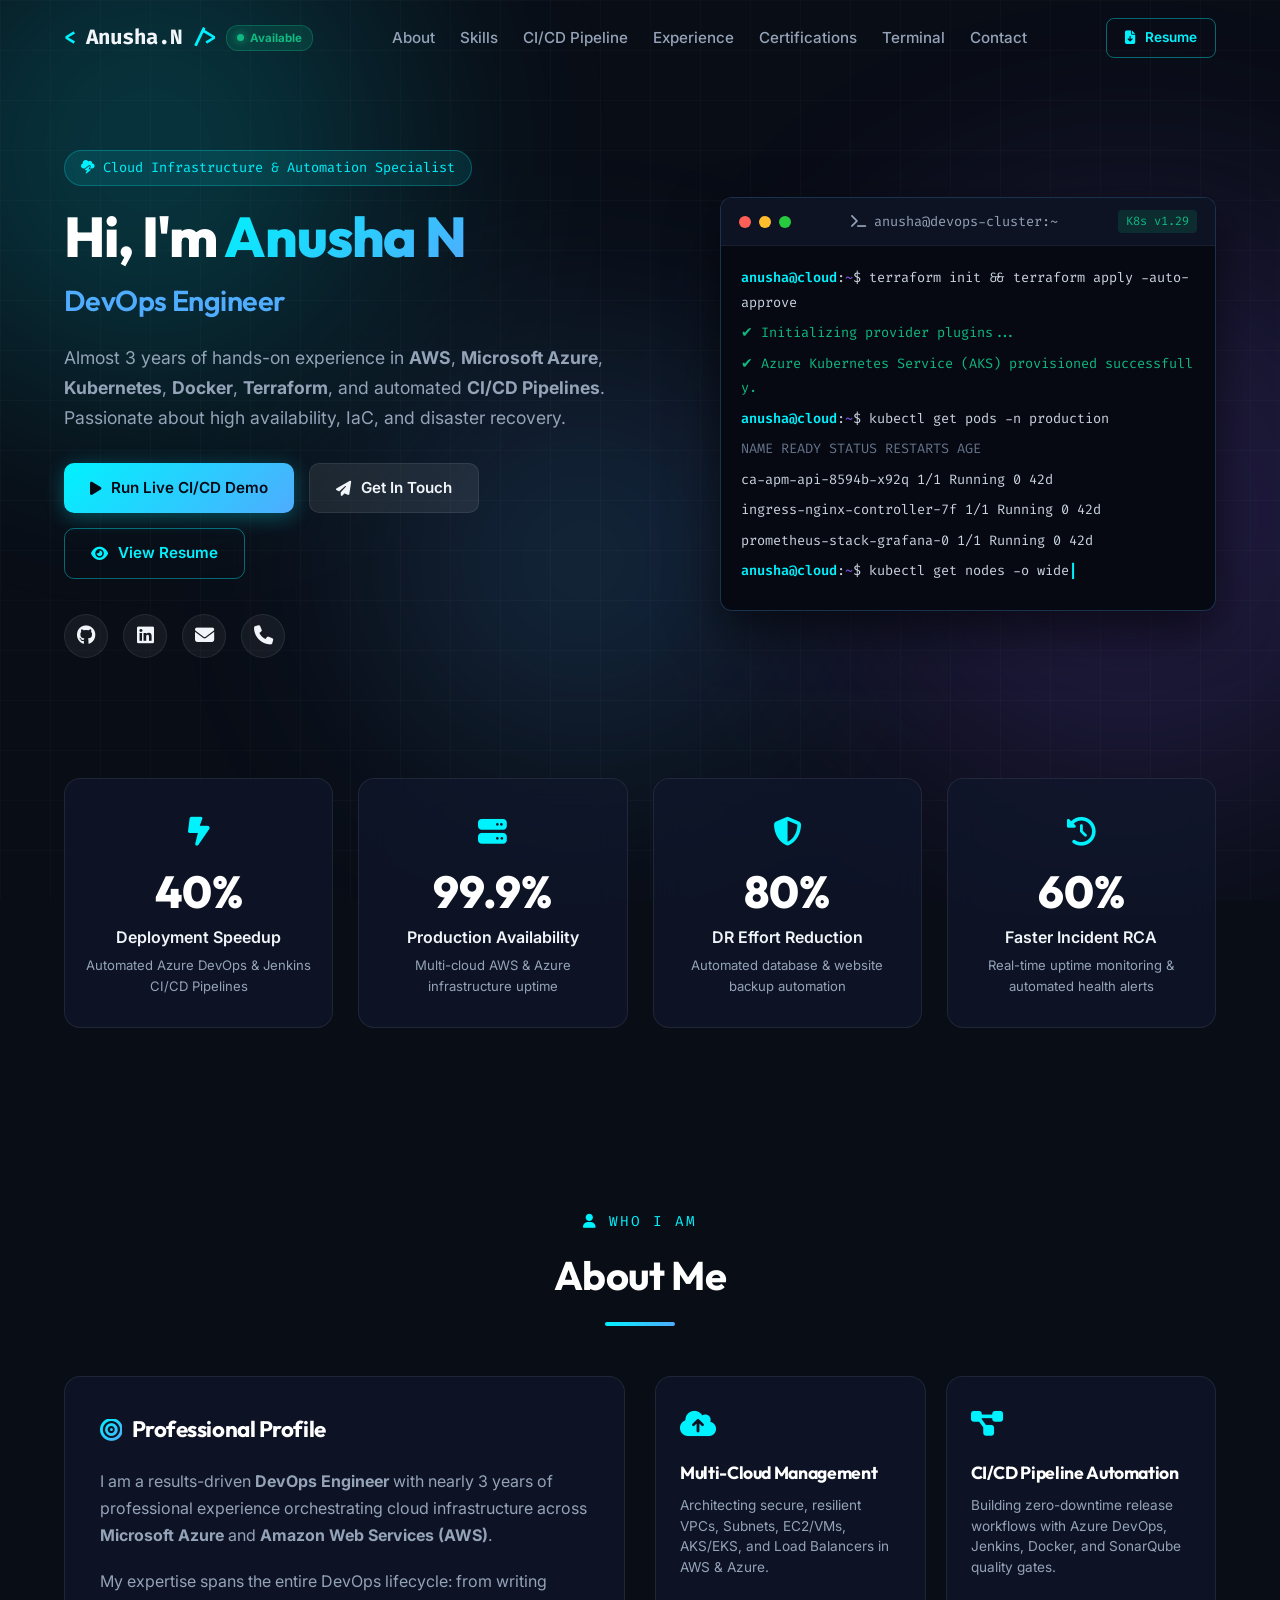
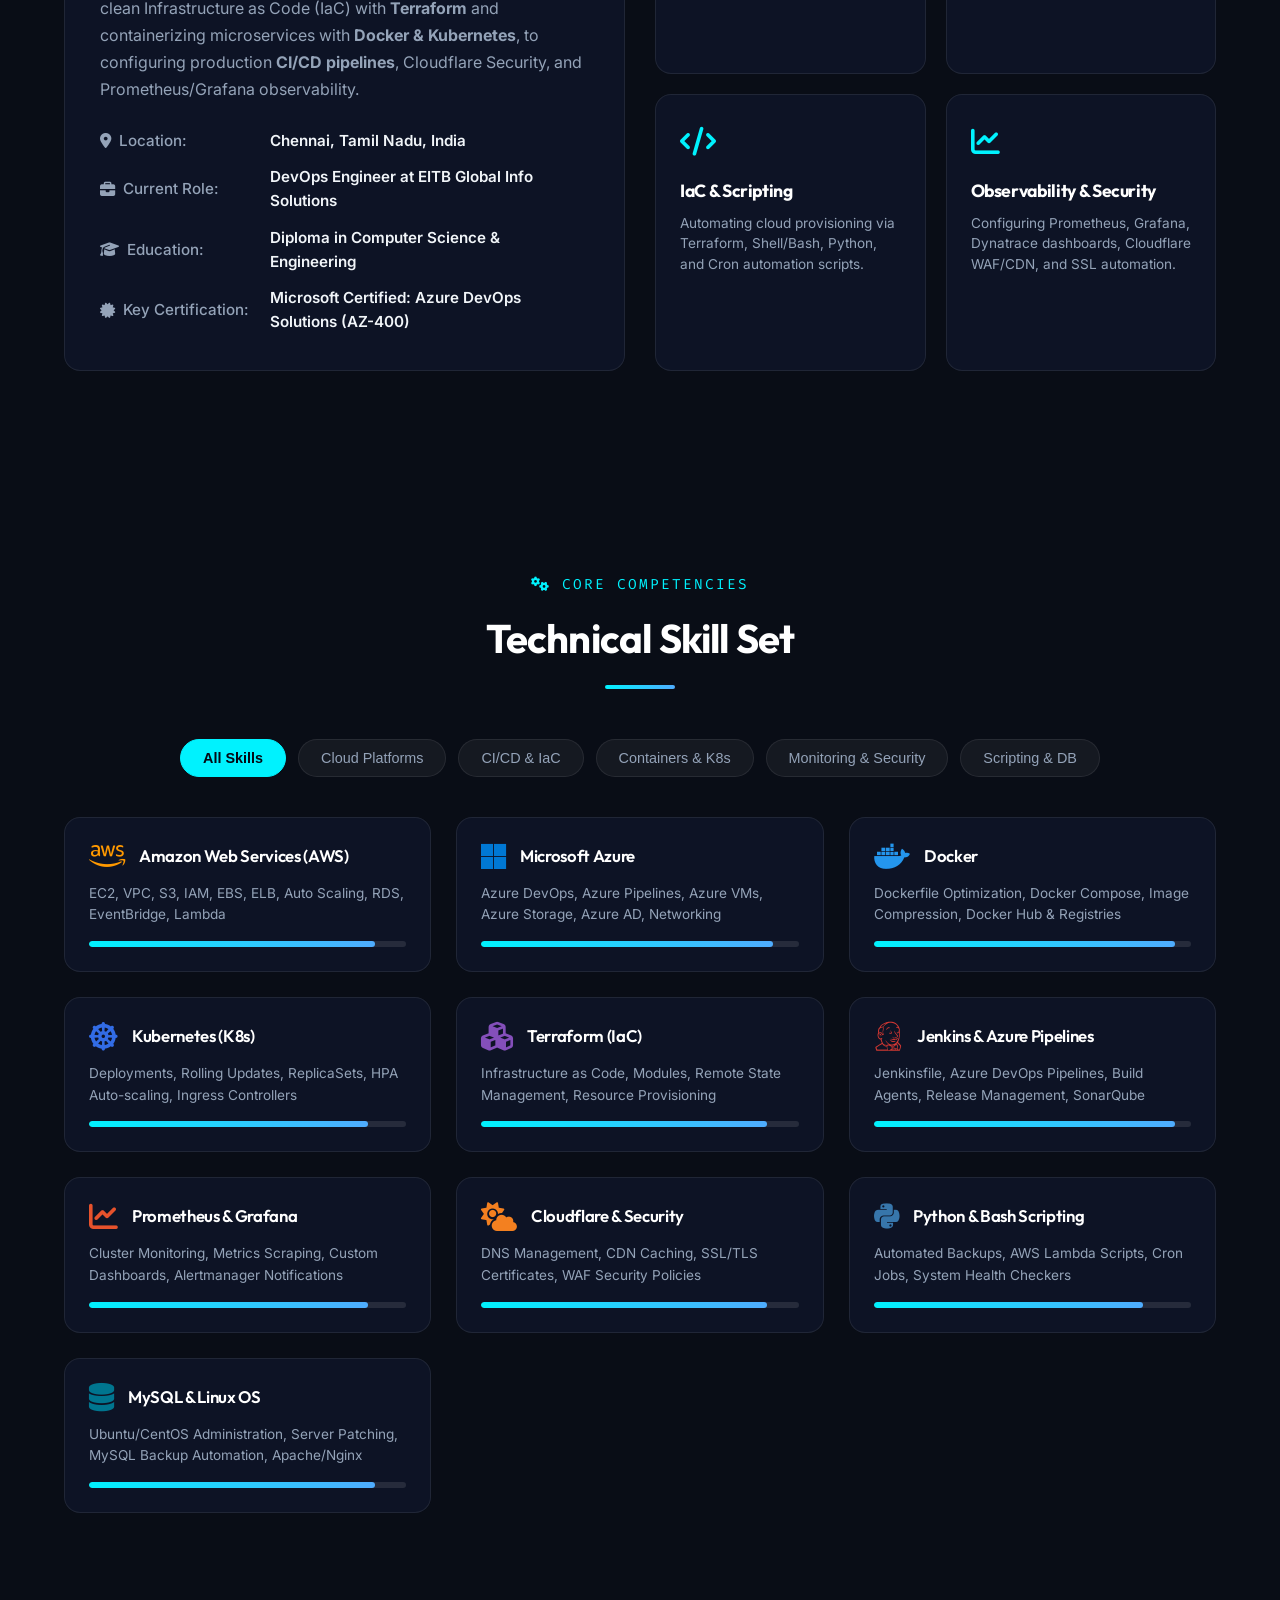
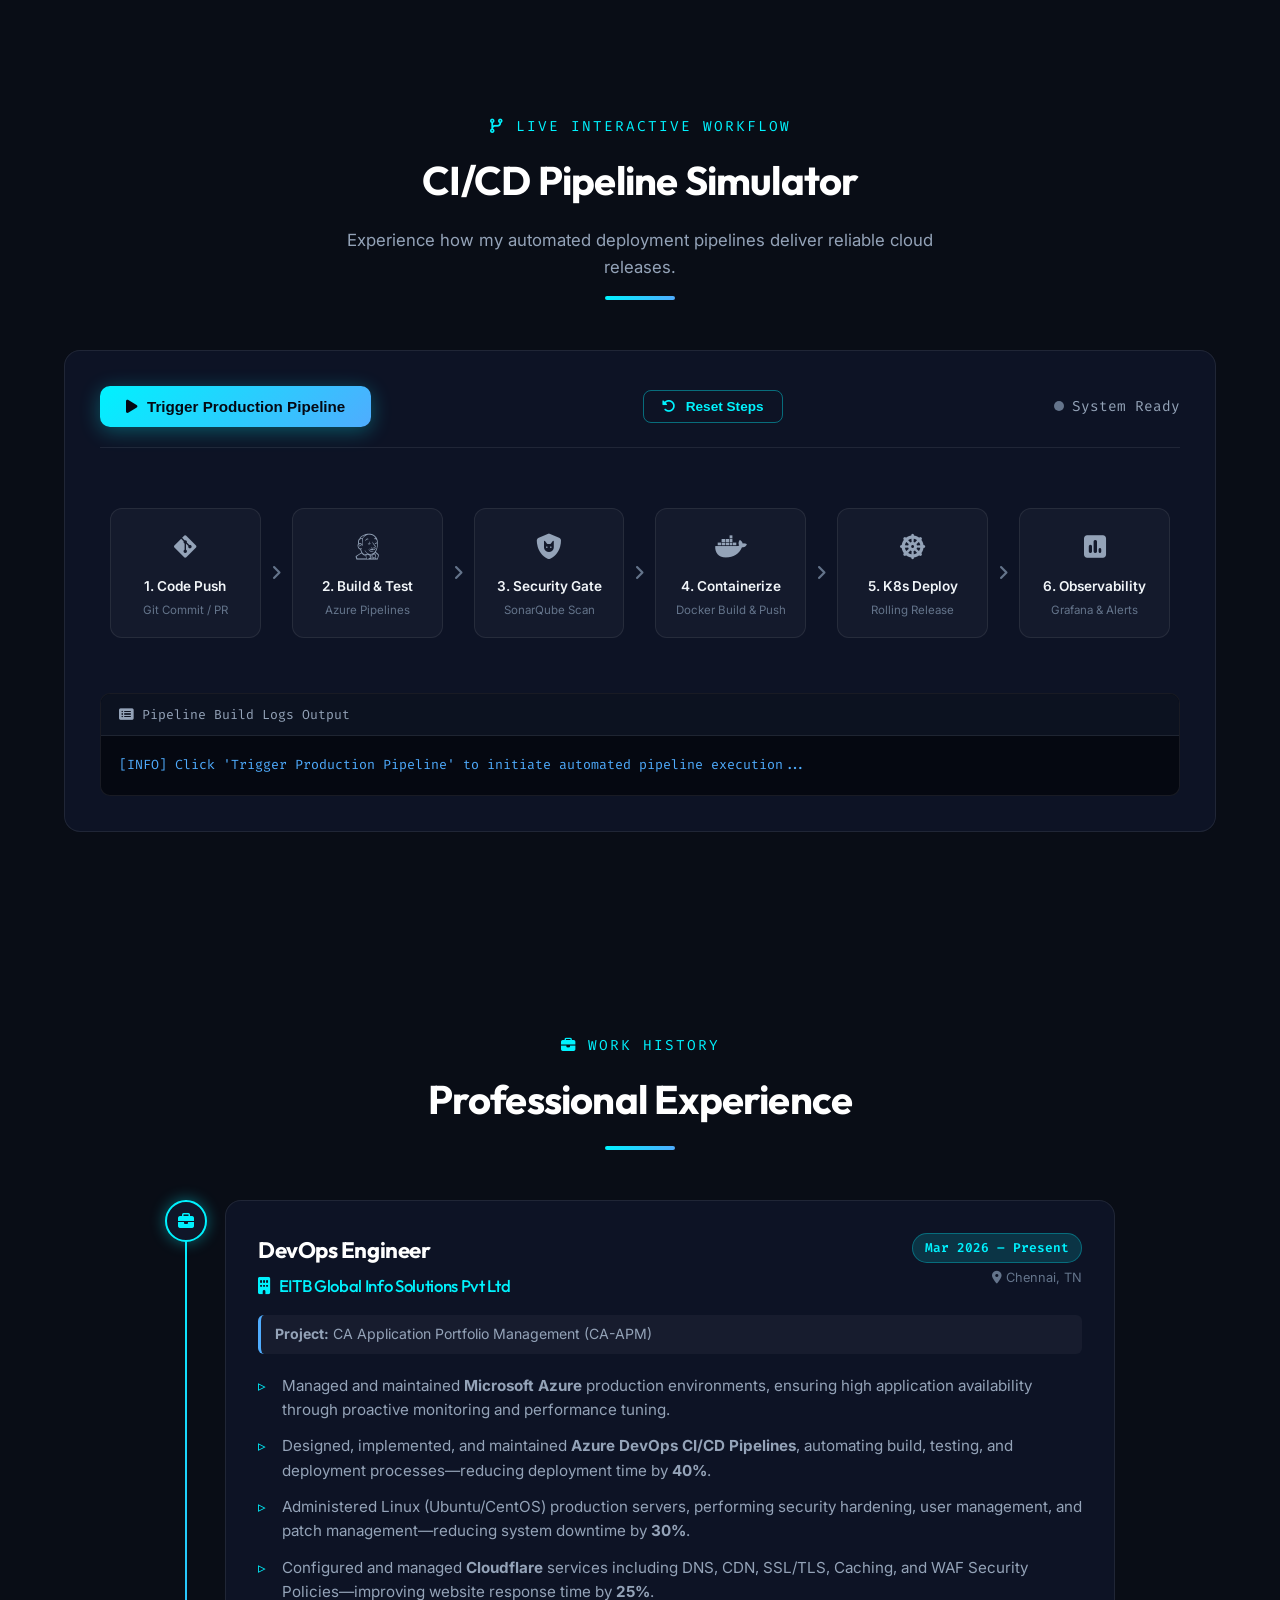
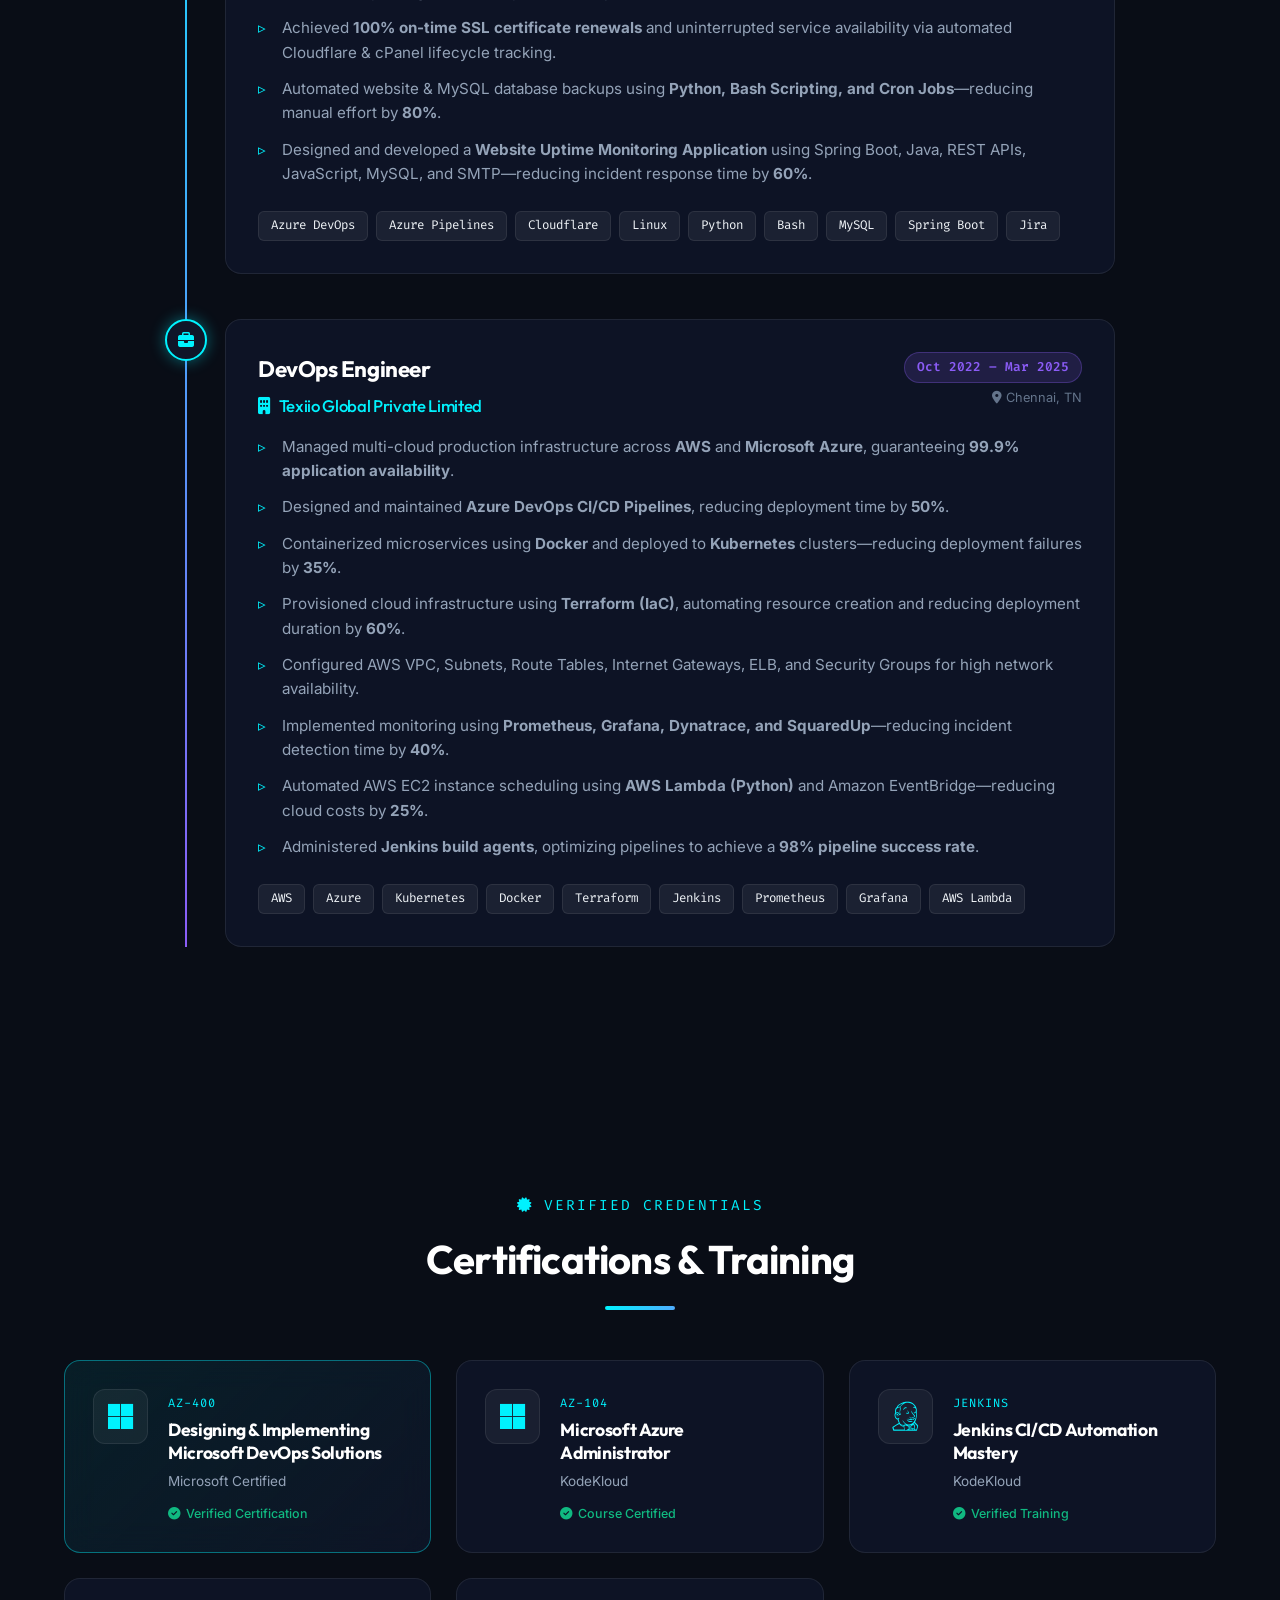
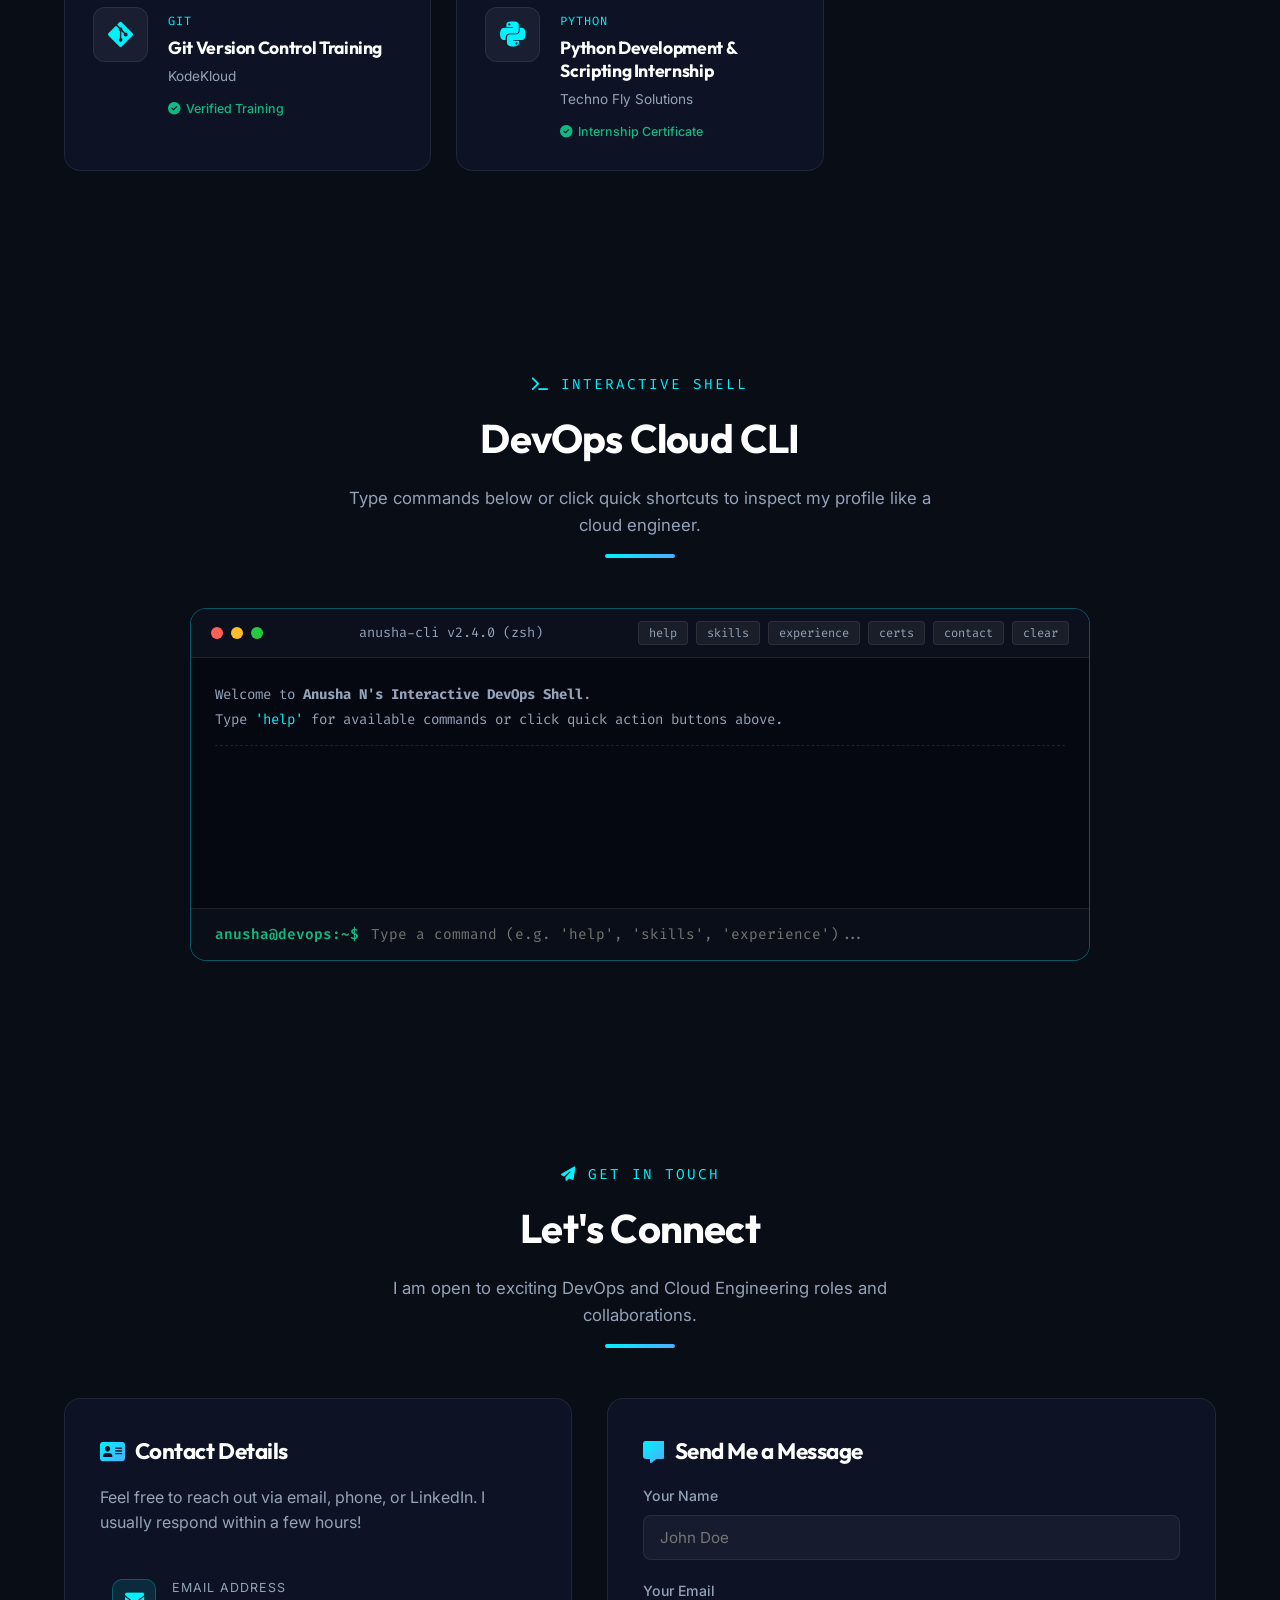
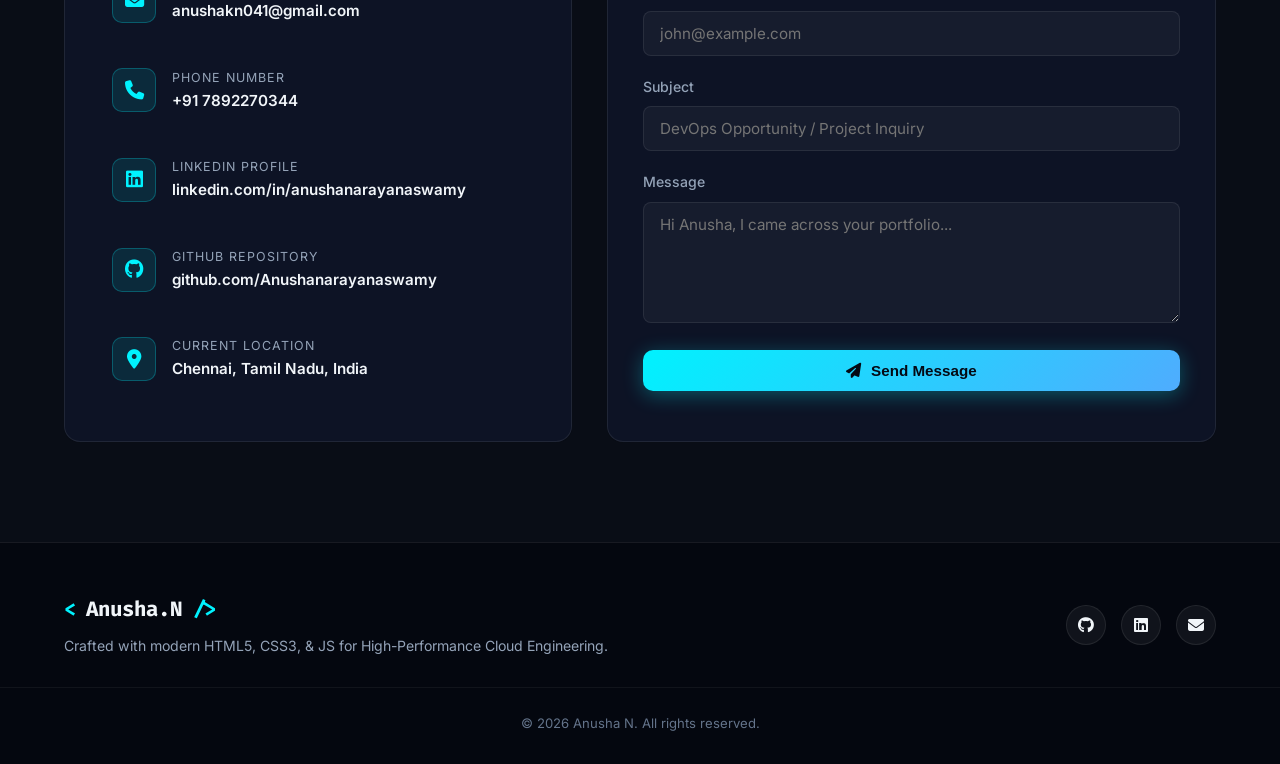
==== index.html @ 2e589716 "Initial commit of Anusha N DevOps Portfolio Website" ====
<!DOCTYPE html>
<html lang="en">
<head>
  <meta charset="UTF-8">
  <meta name="viewport" content="width=device-width, initial-scale=1.0">
  <title>Anusha N | DevOps & Cloud Infrastructure Engineer</title>
  <meta name="description" content="Portfolio of Anusha N - DevOps Engineer specializing in AWS, Azure, Kubernetes, Docker, Terraform, and CI/CD automation with almost 3 years of experience.">
  <meta name="keywords" content="Anusha N, DevOps Engineer, Cloud Engineer, Azure, AWS, Kubernetes, Docker, Terraform, CI/CD, Jenkins, Azure DevOps">
  <meta name="author" content="Anusha N">

  <!-- Open Graph / Social Media -->
  <meta property="og:title" content="Anusha N | DevOps & Cloud Engineer">
  <meta property="og:description" content="DevOps Engineer specializing in AWS, Azure, Kubernetes, Terraform & CI/CD Pipelines.">
  <meta property="og:type" content="website">

  <!-- Google Fonts -->
  <link rel="preconnect" href="https://fonts.googleapis.com">
  <link rel="preconnect" href="https://fonts.gstatic.com" crossorigin>
  <link href="https://fonts.googleapis.com/css2?family=Fira+Code:wght@400;500;600;700&family=Inter:wght@300;400;500;600;700;800&family=Outfit:wght@400;500;600;700;800&display=swap" rel="stylesheet">

  <!-- Font Awesome -->
  <link rel="stylesheet" href="https://cdnjs.cloudflare.com/ajax/libs/font-awesome/6.5.1/css/all.min.css">

  <!-- Stylesheet -->
  <link rel="stylesheet" href="style.css">
</head>
<body>
  <!-- Background Glow & Grid Canvas -->
  <div class="bg-glow-container">
    <div class="glow-orb orb-1"></div>
    <div class="glow-orb orb-2"></div>
    <div class="glow-orb orb-3"></div>
    <div class="grid-overlay"></div>
  </div>

  <!-- Navigation Bar -->
  <header class="navbar" id="navbar">
    <div class="container nav-container">
      <a href="#hero" class="nav-logo">
        <span class="logo-code">&lt;</span>Anusha.N<span class="logo-code">/&gt;</span>
        <span class="status-badge"><span class="pulse-dot"></span> Available</span>
      </a>

      <nav class="nav-menu" id="nav-menu">
        <a href="#about" class="nav-link">About</a>
        <a href="#skills" class="nav-link">Skills</a>
        <a href="#pipeline" class="nav-link">CI/CD Pipeline</a>
        <a href="#experience" class="nav-link">Experience</a>
        <a href="#certifications" class="nav-link">Certifications</a>
        <a href="#terminal" class="nav-link">Terminal</a>
        <a href="#contact" class="nav-link">Contact</a>
      </nav>

      <div class="nav-actions">
        <a href="Anusha_N_DevOps_Resume.pdf" download="Anusha_N_DevOps_Resume.pdf" class="btn btn-outline btn-sm">
          <i class="fa-solid fa-file-arrow-down"></i> Resume
        </a>
        <button class="mobile-toggle" id="mobile-toggle" aria-label="Toggle Menu">
          <i class="fa-solid fa-bars"></i>
        </button>
      </div>
    </div>
  </header>

  <main>
    <!-- Hero Section -->
    <section class="hero-section" id="hero">
      <div class="container hero-container">
        <div class="hero-content">
          <div class="hero-badge">
            <i class="fa-solid fa-cloud-bolt"></i> Cloud Infrastructure & Automation Specialist
          </div>
          <h1 class="hero-title">
            Hi, I'm <span class="gradient-text">Anusha N</span>
          </h1>
          <h2 class="hero-subtitle">DevOps Engineer</h2>
          <p class="hero-description">
            Almost 3 years of hands-on experience in <strong>AWS</strong>, <strong>Microsoft Azure</strong>, <strong>Kubernetes</strong>, <strong>Docker</strong>, <strong>Terraform</strong>, and automated <strong>CI/CD Pipelines</strong>. Passionate about high availability, IaC, and disaster recovery.
          </p>

          <div class="hero-cta">
            <a href="#pipeline" class="btn btn-primary">
              <i class="fa-solid fa-play"></i> Run Live CI/CD Demo
            </a>
            <a href="#contact" class="btn btn-secondary">
              <i class="fa-solid fa-paper-plane"></i> Get In Touch
            </a>
            <a href="Anusha_N_DevOps_Resume.pdf" target="_blank" class="btn btn-outline">
              <i class="fa-solid fa-eye"></i> View Resume
            </a>
          </div>

          <div class="social-links-hero">
            <a href="https://github.com/Anushanarayanaswamy" target="_blank" title="GitHub" class="social-icon">
              <i class="fa-brands fa-github"></i>
            </a>
            <a href="https://www.linkedin.com/in/anushanarayanaswamy/" target="_blank" title="LinkedIn" class="social-icon">
              <i class="fa-brands fa-linkedin"></i>
            </a>
            <a href="mailto:anushakn041@gmail.com" title="Email" class="social-icon">
              <i class="fa-solid fa-envelope"></i>
            </a>
            <a href="tel:+917892270344" title="Phone" class="social-icon">
              <i class="fa-solid fa-phone"></i>
            </a>
          </div>
        </div>

        <div class="hero-terminal-card">
          <div class="terminal-header">
            <div class="terminal-dots">
              <span class="dot dot-red"></span>
              <span class="dot dot-yellow"></span>
              <span class="dot dot-green"></span>
            </div>
            <div class="terminal-title">
              <i class="fa-solid fa-terminal"></i> anusha@devops-cluster:~
            </div>
            <div class="terminal-badge">K8s v1.29</div>
          </div>
          <div class="terminal-body" id="hero-terminal-body">
            <div class="terminal-line"><span class="t-user">anusha@cloud</span>:<span class="t-path">~</span>$ terraform init && terraform apply -auto-approve</div>
            <div class="terminal-line t-success">✔ Initializing provider plugins...</div>
            <div class="terminal-line t-success">✔ Azure Kubernetes Service (AKS) provisioned successfully.</div>
            <div class="terminal-line"><span class="t-user">anusha@cloud</span>:<span class="t-path">~</span>$ kubectl get pods -n production</div>
            <div class="terminal-line t-muted">NAME                                READY   STATUS    RESTARTS   AGE</div>
            <div class="terminal-line">ca-apm-api-8594b-x92q               1/1     Running   0          42d</div>
            <div class="terminal-line">ingress-nginx-controller-7f         1/1     Running   0          42d</div>
            <div class="terminal-line">prometheus-stack-grafana-0          1/1     Running   0          42d</div>
            <div class="terminal-line"><span class="t-user">anusha@cloud</span>:<span class="t-path">~</span>$ <span class="typewriter-text" id="typewriter-hero"></span><span class="cursor">|</span></div>
          </div>
        </div>
      </div>
    </section>

    <!-- Key Metrics & Highlights -->
    <section class="metrics-section">
      <div class="container">
        <div class="metrics-grid">
          <div class="metric-card glass-card">
            <div class="metric-icon"><i class="fa-solid fa-bolt-lightning"></i></div>
            <div class="metric-number"><span class="counter" data-target="40">0</span>%</div>
            <div class="metric-label">Deployment Speedup</div>
            <div class="metric-sub">Automated Azure DevOps & Jenkins CI/CD Pipelines</div>
          </div>

          <div class="metric-card glass-card">
            <div class="metric-icon"><i class="fa-solid fa-server"></i></div>
            <div class="metric-number"><span class="counter-decimal" data-target="99.9">0</span>%</div>
            <div class="metric-label">Production Availability</div>
            <div class="metric-sub">Multi-cloud AWS & Azure infrastructure uptime</div>
          </div>

          <div class="metric-card glass-card">
            <div class="metric-icon"><i class="fa-solid fa-shield-halved"></i></div>
            <div class="metric-number"><span class="counter" data-target="80">0</span>%</div>
            <div class="metric-label">DR Effort Reduction</div>
            <div class="metric-sub">Automated database & website backup automation</div>
          </div>

          <div class="metric-card glass-card">
            <div class="metric-icon"><i class="fa-solid fa-clock-rotate-left"></i></div>
            <div class="metric-number"><span class="counter" data-target="60">0</span>%</div>
            <div class="metric-label">Faster Incident RCA</div>
            <div class="metric-sub">Real-time uptime monitoring & automated health alerts</div>
          </div>
        </div>
      </div>
    </section>

    <!-- About Section -->
    <section class="about-section section-padding" id="about">
      <div class="container">
        <div class="section-header text-center">
          <span class="section-subtitle"><i class="fa-solid fa-user"></i> Who I Am</span>
          <h2 class="section-title">About Me</h2>
          <div class="title-underline"></div>
        </div>

        <div class="about-grid">
          <div class="about-card glass-card">
            <h3><i class="fa-solid fa-bullseye gradient-icon"></i> Professional Profile</h3>
            <p>
              I am a results-driven <strong>DevOps Engineer</strong> with nearly 3 years of professional experience orchestrating cloud infrastructure across <strong>Microsoft Azure</strong> and <strong>Amazon Web Services (AWS)</strong>.
            </p>
            <p>
              My expertise spans the entire DevOps lifecycle: from writing clean Infrastructure as Code (IaC) with <strong>Terraform</strong> and containerizing microservices with <strong>Docker & Kubernetes</strong>, to configuring production <strong>CI/CD pipelines</strong>, Cloudflare Security, and Prometheus/Grafana observability.
            </p>
            <div class="info-list">
              <div class="info-item">
                <span class="info-label"><i class="fa-solid fa-location-dot"></i> Location:</span>
                <span class="info-value">Chennai, Tamil Nadu, India</span>
              </div>
              <div class="info-item">
                <span class="info-label"><i class="fa-solid fa-briefcase"></i> Current Role:</span>
                <span class="info-value">DevOps Engineer at EITB Global Info Solutions</span>
              </div>
              <div class="info-item">
                <span class="info-label"><i class="fa-solid fa-graduation-cap"></i> Education:</span>
                <span class="info-value">Diploma in Computer Science & Engineering</span>
              </div>
              <div class="info-item">
                <span class="info-label"><i class="fa-solid fa-certificate"></i> Key Certification:</span>
                <span class="info-value">Microsoft Certified: Azure DevOps Solutions (AZ-400)</span>
              </div>
            </div>
          </div>

          <div class="about-pillars">
            <div class="pillar-card glass-card">
              <div class="pillar-icon"><i class="fa-solid fa-cloud-arrow-up"></i></div>
              <div class="pillar-text">
                <h4>Multi-Cloud Management</h4>
                <p>Architecting secure, resilient VPCs, Subnets, EC2/VMs, AKS/EKS, and Load Balancers in AWS & Azure.</p>
              </div>
            </div>

            <div class="pillar-card glass-card">
              <div class="pillar-icon"><i class="fa-solid fa-diagram-project"></i></div>
              <div class="pillar-text">
                <h4>CI/CD Pipeline Automation</h4>
                <p>Building zero-downtime release workflows with Azure DevOps, Jenkins, Docker, and SonarQube quality gates.</p>
              </div>
            </div>

            <div class="pillar-card glass-card">
              <div class="pillar-icon"><i class="fa-solid fa-code"></i></div>
              <div class="pillar-text">
                <h4>IaC & Scripting</h4>
                <p>Automating cloud provisioning via Terraform, Shell/Bash, Python, and Cron automation scripts.</p>
              </div>
            </div>

            <div class="pillar-card glass-card">
              <div class="pillar-icon"><i class="fa-solid fa-chart-line"></i></div>
              <div class="pillar-text">
                <h4>Observability & Security</h4>
                <p>Configuring Prometheus, Grafana, Dynatrace dashboards, Cloudflare WAF/CDN, and SSL automation.</p>
              </div>
            </div>
          </div>
        </div>
      </div>
    </section>

    <!-- Technical Skills Section -->
    <section class="skills-section section-padding" id="skills">
      <div class="container">
        <div class="section-header text-center">
          <span class="section-subtitle"><i class="fa-solid fa-gears"></i> Core Competencies</span>
          <h2 class="section-title">Technical Skill Set</h2>
          <div class="title-underline"></div>
        </div>

        <div class="skills-tabs">
          <button class="tab-btn active" data-filter="all">All Skills</button>
          <button class="tab-btn" data-filter="cloud">Cloud Platforms</button>
          <button class="tab-btn" data-filter="cicd">CI/CD & IaC</button>
          <button class="tab-btn" data-filter="containers">Containers & K8s</button>
          <button class="tab-btn" data-filter="monitoring">Monitoring & Security</button>
          <button class="tab-btn" data-filter="scripting">Scripting & DB</button>
        </div>

        <div class="skills-grid" id="skills-grid">
          <!-- Skill Items -->
          <div class="skill-card glass-card" data-category="cloud">
            <div class="skill-head">
              <i class="fa-brands fa-aws skill-icon aws-color"></i>
              <h4>Amazon Web Services (AWS)</h4>
            </div>
            <p>EC2, VPC, S3, IAM, EBS, ELB, Auto Scaling, RDS, EventBridge, Lambda</p>
            <div class="skill-bar"><div class="skill-fill" style="width: 90%;"></div></div>
          </div>

          <div class="skill-card glass-card" data-category="cloud">
            <div class="skill-head">
              <i class="fa-brands fa-microsoft skill-icon azure-color"></i>
              <h4>Microsoft Azure</h4>
            </div>
            <p>Azure DevOps, Azure Pipelines, Azure VMs, Azure Storage, Azure AD, Networking</p>
            <div class="skill-bar"><div class="skill-fill" style="width: 92%;"></div></div>
          </div>

          <div class="skill-card glass-card" data-category="containers">
            <div class="skill-head">
              <i class="fa-brands fa-docker skill-icon docker-color"></i>
              <h4>Docker</h4>
            </div>
            <p>Dockerfile Optimization, Docker Compose, Image Compression, Docker Hub & Registries</p>
            <div class="skill-bar"><div class="skill-fill" style="width: 95%;"></div></div>
          </div>

          <div class="skill-card glass-card" data-category="containers">
            <div class="skill-head">
              <i class="fa-solid fa-dharmachakra skill-icon k8s-color"></i>
              <h4>Kubernetes (K8s)</h4>
            </div>
            <p>Deployments, Rolling Updates, ReplicaSets, HPA Auto-scaling, Ingress Controllers</p>
            <div class="skill-bar"><div class="skill-fill" style="width: 88%;"></div></div>
          </div>

          <div class="skill-card glass-card" data-category="cicd">
            <div class="skill-head">
              <i class="fa-solid fa-cubes skill-icon terraform-color"></i>
              <h4>Terraform (IaC)</h4>
            </div>
            <p>Infrastructure as Code, Modules, Remote State Management, Resource Provisioning</p>
            <div class="skill-bar"><div class="skill-fill" style="width: 90%;"></div></div>
          </div>

          <div class="skill-card glass-card" data-category="cicd">
            <div class="skill-head">
              <i class="fa-brands fa-jenkins skill-icon jenkins-color"></i>
              <h4>Jenkins & Azure Pipelines</h4>
            </div>
            <p>Jenkinsfile, Azure DevOps Pipelines, Build Agents, Release Management, SonarQube</p>
            <div class="skill-bar"><div class="skill-fill" style="width: 95%;"></div></div>
          </div>

          <div class="skill-card glass-card" data-category="monitoring">
            <div class="skill-head">
              <i class="fa-solid fa-chart-line skill-icon prometheus-color"></i>
              <h4>Prometheus & Grafana</h4>
            </div>
            <p>Cluster Monitoring, Metrics Scraping, Custom Dashboards, Alertmanager Notifications</p>
            <div class="skill-bar"><div class="skill-fill" style="width: 88%;"></div></div>
          </div>

          <div class="skill-card glass-card" data-category="monitoring">
            <div class="skill-head">
              <i class="fa-solid fa-cloud-sun skill-icon cloudflare-color"></i>
              <h4>Cloudflare & Security</h4>
            </div>
            <p>DNS Management, CDN Caching, SSL/TLS Certificates, WAF Security Policies</p>
            <div class="skill-bar"><div class="skill-fill" style="width: 90%;"></div></div>
          </div>

          <div class="skill-card glass-card" data-category="scripting">
            <div class="skill-head">
              <i class="fa-brands fa-python skill-icon python-color"></i>
              <h4>Python & Bash Scripting</h4>
            </div>
            <p>Automated Backups, AWS Lambda Scripts, Cron Jobs, System Health Checkers</p>
            <div class="skill-bar"><div class="skill-fill" style="width: 85%;"></div></div>
          </div>

          <div class="skill-card glass-card" data-category="scripting">
            <div class="skill-head">
              <i class="fa-solid fa-database skill-icon mysql-color"></i>
              <h4>MySQL & Linux OS</h4>
            </div>
            <p>Ubuntu/CentOS Administration, Server Patching, MySQL Backup Automation, Apache/Nginx</p>
            <div class="skill-bar"><div class="skill-fill" style="width: 90%;"></div></div>
          </div>
        </div>
      </div>
    </section>

    <!-- Interactive CI/CD Pipeline Simulator -->
    <section class="pipeline-section section-padding" id="pipeline">
      <div class="container">
        <div class="section-header text-center">
          <span class="section-subtitle"><i class="fa-solid fa-code-branch"></i> Live Interactive Workflow</span>
          <h2 class="section-title">CI/CD Pipeline Simulator</h2>
          <p class="section-desc">Experience how my automated deployment pipelines deliver reliable cloud releases.</p>
          <div class="title-underline"></div>
        </div>

        <div class="pipeline-card glass-card">
          <div class="pipeline-controls">
            <button class="btn btn-primary" id="start-pipeline-btn">
              <i class="fa-solid fa-play"></i> Trigger Production Pipeline
            </button>
            <button class="btn btn-outline btn-sm" id="reset-pipeline-btn">
              <i class="fa-solid fa-rotate-left"></i> Reset Steps
            </button>
            <div class="pipeline-status-indicator" id="pipeline-status">
              <span class="status-dot"></span> System Ready
            </div>
          </div>

          <div class="pipeline-flow">
            <!-- Stage 1 -->
            <div class="pipeline-stage" id="stage-1">
              <div class="stage-icon"><i class="fa-brands fa-git-alt"></i></div>
              <div class="stage-title">1. Code Push</div>
              <div class="stage-sub">Git Commit / PR</div>
            </div>
            <div class="pipeline-arrow"><i class="fa-solid fa-angle-right"></i></div>

            <!-- Stage 2 -->
            <div class="pipeline-stage" id="stage-2">
              <div class="stage-icon"><i class="fa-brands fa-jenkins"></i></div>
              <div class="stage-title">2. Build & Test</div>
              <div class="stage-sub">Azure Pipelines</div>
            </div>
            <div class="pipeline-arrow"><i class="fa-solid fa-angle-right"></i></div>

            <!-- Stage 3 -->
            <div class="pipeline-stage" id="stage-3">
              <div class="stage-icon"><i class="fa-solid fa-shield-cat"></i></div>
              <div class="stage-title">3. Security Gate</div>
              <div class="stage-sub">SonarQube Scan</div>
            </div>
            <div class="pipeline-arrow"><i class="fa-solid fa-angle-right"></i></div>

            <!-- Stage 4 -->
            <div class="pipeline-stage" id="stage-4">
              <div class="stage-icon"><i class="fa-brands fa-docker"></i></div>
              <div class="stage-title">4. Containerize</div>
              <div class="stage-sub">Docker Build & Push</div>
            </div>
            <div class="pipeline-arrow"><i class="fa-solid fa-angle-right"></i></div>

            <!-- Stage 5 -->
            <div class="pipeline-stage" id="stage-5">
              <div class="stage-icon"><i class="fa-solid fa-dharmachakra"></i></div>
              <div class="stage-title">5. K8s Deploy</div>
              <div class="stage-sub">Rolling Release</div>
            </div>
            <div class="pipeline-arrow"><i class="fa-solid fa-angle-right"></i></div>

            <!-- Stage 6 -->
            <div class="pipeline-stage" id="stage-6">
              <div class="stage-icon"><i class="fa-solid fa-square-poll-vertical"></i></div>
              <div class="stage-title">6. Observability</div>
              <div class="stage-sub">Grafana & Alerts</div>
            </div>
          </div>

          <div class="pipeline-console">
            <div class="console-head">
              <i class="fa-solid fa-rectangle-list"></i> Pipeline Build Logs Output
            </div>
            <div class="console-body" id="pipeline-console-log">
              <span class="c-info">[INFO] Click 'Trigger Production Pipeline' to initiate automated pipeline execution...</span>
            </div>
          </div>
        </div>
      </div>
    </section>

    <!-- Professional Experience Section -->
    <section class="experience-section section-padding" id="experience">
      <div class="container">
        <div class="section-header text-center">
          <span class="section-subtitle"><i class="fa-solid fa-briefcase"></i> Work History</span>
          <h2 class="section-title">Professional Experience</h2>
          <div class="title-underline"></div>
        </div>

        <div class="timeline">
          <!-- Experience Item 1 -->
          <div class="timeline-item">
            <div class="timeline-dot"><i class="fa-solid fa-briefcase"></i></div>
            <div class="timeline-content glass-card">
              <div class="exp-header">
                <div>
                  <h3 class="exp-role">DevOps Engineer</h3>
                  <h4 class="exp-company"><i class="fa-solid fa-building"></i> EITB Global Info Solutions Pvt Ltd</h4>
                </div>
                <div class="exp-period">
                  <span class="badge badge-accent">Mar 2026 – Present</span>
                  <span class="exp-loc"><i class="fa-solid fa-location-dot"></i> Chennai, TN</span>
                </div>
              </div>

              <div class="exp-project">
                <strong>Project:</strong> CA Application Portfolio Management (CA-APM)
              </div>

              <ul class="exp-points">
                <li>Managed and maintained <strong>Microsoft Azure</strong> production environments, ensuring high application availability through proactive monitoring and performance tuning.</li>
                <li>Designed, implemented, and maintained <strong>Azure DevOps CI/CD Pipelines</strong>, automating build, testing, and deployment processes—reducing deployment time by <strong>40%</strong>.</li>
                <li>Administered Linux (Ubuntu/CentOS) production servers, performing security hardening, user management, and patch management—reducing system downtime by <strong>30%</strong>.</li>
                <li>Configured and managed <strong>Cloudflare</strong> services including DNS, CDN, SSL/TLS, Caching, and WAF Security Policies—improving website response time by <strong>25%</strong>.</li>
                <li>Achieved <strong>100% on-time SSL certificate renewals</strong> and uninterrupted service availability via automated Cloudflare & cPanel lifecycle tracking.</li>
                <li>Automated website & MySQL database backups using <strong>Python, Bash Scripting, and Cron Jobs</strong>—reducing manual effort by <strong>80%</strong>.</li>
                <li>Designed and developed a <strong>Website Uptime Monitoring Application</strong> using Spring Boot, Java, REST APIs, JavaScript, MySQL, and SMTP—reducing incident response time by <strong>60%</strong>.</li>
              </ul>

              <div class="exp-tags">
                <span class="tag">Azure DevOps</span>
                <span class="tag">Azure Pipelines</span>
                <span class="tag">Cloudflare</span>
                <span class="tag">Linux</span>
                <span class="tag">Python</span>
                <span class="tag">Bash</span>
                <span class="tag">MySQL</span>
                <span class="tag">Spring Boot</span>
                <span class="tag">Jira</span>
              </div>
            </div>
          </div>

          <!-- Experience Item 2 -->
          <div class="timeline-item">
            <div class="timeline-dot"><i class="fa-solid fa-briefcase"></i></div>
            <div class="timeline-content glass-card">
              <div class="exp-header">
                <div>
                  <h3 class="exp-role">DevOps Engineer</h3>
                  <h4 class="exp-company"><i class="fa-solid fa-building"></i> Texiio Global Private Limited</h4>
                </div>
                <div class="exp-period">
                  <span class="badge badge-secondary">Oct 2022 – Mar 2025</span>
                  <span class="exp-loc"><i class="fa-solid fa-location-dot"></i> Chennai, TN</span>
                </div>
              </div>

              <ul class="exp-points">
                <li>Managed multi-cloud production infrastructure across <strong>AWS</strong> and <strong>Microsoft Azure</strong>, guaranteeing <strong>99.9% application availability</strong>.</li>
                <li>Designed and maintained <strong>Azure DevOps CI/CD Pipelines</strong>, reducing deployment time by <strong>50%</strong>.</li>
                <li>Containerized microservices using <strong>Docker</strong> and deployed to <strong>Kubernetes</strong> clusters—reducing deployment failures by <strong>35%</strong>.</li>
                <li>Provisioned cloud infrastructure using <strong>Terraform (IaC)</strong>, automating resource creation and reducing deployment duration by <strong>60%</strong>.</li>
                <li>Configured AWS VPC, Subnets, Route Tables, Internet Gateways, ELB, and Security Groups for high network availability.</li>
                <li>Implemented monitoring using <strong>Prometheus, Grafana, Dynatrace, and SquaredUp</strong>—reducing incident detection time by <strong>40%</strong>.</li>
                <li>Automated AWS EC2 instance scheduling using <strong>AWS Lambda (Python)</strong> and Amazon EventBridge—reducing cloud costs by <strong>25%</strong>.</li>
                <li>Administered <strong>Jenkins build agents</strong>, optimizing pipelines to achieve a <strong>98% pipeline success rate</strong>.</li>
              </ul>

              <div class="exp-tags">
                <span class="tag">AWS</span>
                <span class="tag">Azure</span>
                <span class="tag">Kubernetes</span>
                <span class="tag">Docker</span>
                <span class="tag">Terraform</span>
                <span class="tag">Jenkins</span>
                <span class="tag">Prometheus</span>
                <span class="tag">Grafana</span>
                <span class="tag">AWS Lambda</span>
              </div>
            </div>
          </div>
        </div>
      </div>
    </section>

    <!-- Certifications Section -->
    <section class="certifications-section section-padding" id="certifications">
      <div class="container">
        <div class="section-header text-center">
          <span class="section-subtitle"><i class="fa-solid fa-certificate"></i> Verified Credentials</span>
          <h2 class="section-title">Certifications & Training</h2>
          <div class="title-underline"></div>
        </div>

        <div class="cert-grid">
          <div class="cert-card glass-card highlight-cert">
            <div class="cert-badge-icon"><i class="fa-brands fa-microsoft"></i></div>
            <div class="cert-details">
              <span class="cert-code">AZ-400</span>
              <h3>Designing & Implementing Microsoft DevOps Solutions</h3>
              <p class="cert-issuer">Microsoft Certified</p>
              <div class="cert-status"><i class="fa-solid fa-circle-check"></i> Verified Certification</div>
            </div>
          </div>

          <div class="cert-card glass-card">
            <div class="cert-badge-icon"><i class="fa-brands fa-microsoft"></i></div>
            <div class="cert-details">
              <span class="cert-code">AZ-104</span>
              <h3>Microsoft Azure Administrator</h3>
              <p class="cert-issuer">KodeKloud</p>
              <div class="cert-status"><i class="fa-solid fa-circle-check"></i> Course Certified</div>
            </div>
          </div>

          <div class="cert-card glass-card">
            <div class="cert-badge-icon"><i class="fa-brands fa-jenkins"></i></div>
            <div class="cert-details">
              <span class="cert-code">Jenkins</span>
              <h3>Jenkins CI/CD Automation Mastery</h3>
              <p class="cert-issuer">KodeKloud</p>
              <div class="cert-status"><i class="fa-solid fa-circle-check"></i> Verified Training</div>
            </div>
          </div>

          <div class="cert-card glass-card">
            <div class="cert-badge-icon"><i class="fa-brands fa-git-alt"></i></div>
            <div class="cert-details">
              <span class="cert-code">Git</span>
              <h3>Git Version Control Training</h3>
              <p class="cert-issuer">KodeKloud</p>
              <div class="cert-status"><i class="fa-solid fa-circle-check"></i> Verified Training</div>
            </div>
          </div>

          <div class="cert-card glass-card">
            <div class="cert-badge-icon"><i class="fa-brands fa-python"></i></div>
            <div class="cert-details">
              <span class="cert-code">Python</span>
              <h3>Python Development & Scripting Internship</h3>
              <p class="cert-issuer">Techno Fly Solutions</p>
              <div class="cert-status"><i class="fa-solid fa-circle-check"></i> Internship Certificate</div>
            </div>
          </div>
        </div>
      </div>
    </section>

    <!-- Interactive Terminal Playground -->
    <section class="terminal-section section-padding" id="terminal">
      <div class="container">
        <div class="section-header text-center">
          <span class="section-subtitle"><i class="fa-solid fa-terminal"></i> Interactive Shell</span>
          <h2 class="section-title">DevOps Cloud CLI</h2>
          <p class="section-desc">Type commands below or click quick shortcuts to inspect my profile like a cloud engineer.</p>
          <div class="title-underline"></div>
        </div>

        <div class="interactive-terminal glass-card">
          <div class="cli-header">
            <div class="terminal-dots">
              <span class="dot dot-red"></span>
              <span class="dot dot-yellow"></span>
              <span class="dot dot-green"></span>
            </div>
            <div class="cli-title">anusha-cli v2.4.0 (zsh)</div>
            <div class="cli-quick-btns">
              <button class="cli-btn" data-cmd="help">help</button>
              <button class="cli-btn" data-cmd="skills">skills</button>
              <button class="cli-btn" data-cmd="experience">experience</button>
              <button class="cli-btn" data-cmd="certs">certs</button>
              <button class="cli-btn" data-cmd="contact">contact</button>
              <button class="cli-btn" data-cmd="clear">clear</button>
            </div>
          </div>

          <div class="cli-body" id="cli-output">
            <div class="cli-welcome">
              Welcome to <strong>Anusha N's Interactive DevOps Shell</strong>.<br>
              Type <span class="t-cmd">'help'</span> for available commands or click quick action buttons above.
            </div>
          </div>

          <div class="cli-input-line">
            <span class="cli-prompt">anusha@devops:~$</span>
            <input type="text" id="cli-input" placeholder="Type a command (e.g. 'help', 'skills', 'experience')..." autocomplete="off">
          </div>
        </div>
      </div>
    </section>

    <!-- Contact Section -->
    <section class="contact-section section-padding" id="contact">
      <div class="container">
        <div class="section-header text-center">
          <span class="section-subtitle"><i class="fa-solid fa-paper-plane"></i> Get In Touch</span>
          <h2 class="section-title">Let's Connect</h2>
          <p class="section-desc">I am open to exciting DevOps and Cloud Engineering roles and collaborations.</p>
          <div class="title-underline"></div>
        </div>

        <div class="contact-grid">
          <div class="contact-info glass-card">
            <h3><i class="fa-solid fa-address-card gradient-icon"></i> Contact Details</h3>
            <p>Feel free to reach out via email, phone, or LinkedIn. I usually respond within a few hours!</p>

            <div class="contact-items">
              <a href="mailto:anushakn041@gmail.com" class="c-item">
                <div class="c-icon"><i class="fa-solid fa-envelope"></i></div>
                <div>
                  <span class="c-label">Email Address</span>
                  <span class="c-val">anushakn041@gmail.com</span>
                </div>
              </a>

              <a href="tel:+917892270344" class="c-item">
                <div class="c-icon"><i class="fa-solid fa-phone"></i></div>
                <div>
                  <span class="c-label">Phone Number</span>
                  <span class="c-val">+91 7892270344</span>
                </div>
              </a>

              <a href="https://www.linkedin.com/in/anushanarayanaswamy/" target="_blank" class="c-item">
                <div class="c-icon"><i class="fa-brands fa-linkedin"></i></div>
                <div>
                  <span class="c-label">LinkedIn Profile</span>
                  <span class="c-val">linkedin.com/in/anushanarayanaswamy</span>
                </div>
              </a>

              <a href="https://github.com/Anushanarayanaswamy" target="_blank" class="c-item">
                <div class="c-icon"><i class="fa-brands fa-github"></i></div>
                <div>
                  <span class="c-label">GitHub Repository</span>
                  <span class="c-val">github.com/Anushanarayanaswamy</span>
                </div>
              </a>

              <div class="c-item">
                <div class="c-icon"><i class="fa-solid fa-location-dot"></i></div>
                <div>
                  <span class="c-label">Current Location</span>
                  <span class="c-val">Chennai, Tamil Nadu, India</span>
                </div>
              </div>
            </div>
          </div>

          <div class="contact-form-card glass-card">
            <h3><i class="fa-solid fa-message gradient-icon"></i> Send Me a Message</h3>
            <form id="contact-form" onsubmit="event.preventDefault(); handleFormSubmit();">
              <div class="form-group">
                <label for="name">Your Name</label>
                <input type="text" id="name" required placeholder="John Doe">
              </div>

              <div class="form-group">
                <label for="email">Your Email</label>
                <input type="email" id="email" required placeholder="john@example.com">
              </div>

              <div class="form-group">
                <label for="subject">Subject</label>
                <input type="text" id="subject" required placeholder="DevOps Opportunity / Project Inquiry">
              </div>

              <div class="form-group">
                <label for="message">Message</label>
                <textarea id="message" rows="5" required placeholder="Hi Anusha, I came across your portfolio..."></textarea>
              </div>

              <button type="submit" class="btn btn-primary btn-block">
                <i class="fa-solid fa-paper-plane"></i> Send Message
              </button>
              <div id="form-feedback" class="form-feedback"></div>
            </form>
          </div>
        </div>
      </div>
    </section>
  </main>

  <!-- Footer -->
  <footer class="footer">
    <div class="container footer-container">
      <div class="footer-left">
        <a href="#hero" class="nav-logo">
          <span class="logo-code">&lt;</span>Anusha.N<span class="logo-code">/&gt;</span>
        </a>
        <p>Crafted with modern HTML5, CSS3, & JS for High-Performance Cloud Engineering.</p>
      </div>

      <div class="footer-social">
        <a href="https://github.com/Anushanarayanaswamy" target="_blank" title="GitHub"><i class="fa-brands fa-github"></i></a>
        <a href="https://www.linkedin.com/in/anushanarayanaswamy/" target="_blank" title="LinkedIn"><i class="fa-brands fa-linkedin"></i></a>
        <a href="mailto:anushakn041@gmail.com" title="Email"><i class="fa-solid fa-envelope"></i></a>
      </div>
    </div>
    <div class="footer-bottom text-center">
      <p>&copy; 2026 Anusha N. All rights reserved.</p>
    </div>
  </footer>

  <!-- JavaScript -->
  <script src="script.js"></script>
</body>
</html>
---- style.css ----
/* -------------------------------------------------------------------
   ANUSHA N - DEVOPS ENGINEER PORTFOLIO DESIGN SYSTEM
   Modern Glassmorphism, Glowing Cyber Dark Theme & Responsive Layout
------------------------------------------------------------------- */

:root {
  /* Color Tokens */
  --bg-primary: #090d16;
  --bg-secondary: #0f1629;
  --bg-card: rgba(16, 24, 45, 0.7);
  --bg-card-hover: rgba(23, 35, 65, 0.85);

  --accent-cyan: #00f2fe;
  --accent-blue: #4facfe;
  --accent-emerald: #10b981;
  --accent-purple: #8b5cf6;
  --accent-amber: #f59e0b;
  --accent-pink: #ec4899;

  --text-main: #f1f5f9;
  --text-muted: #94a3b8;
  --text-dim: #64748b;

  --border-light: rgba(255, 255, 255, 0.08);
  --border-glow: rgba(79, 172, 254, 0.3);

  --font-main: 'Inter', system-ui, -apple-system, sans-serif;
  --font-title: 'Outfit', 'Inter', sans-serif;
  --font-code: 'Fira Code', monospace;

  --transition-fast: 0.2s cubic-bezier(0.4, 0, 0.2, 1);
  --transition-normal: 0.35s cubic-bezier(0.4, 0, 0.2, 1);
  --glass-blur: blur(16px);
  --box-shadow-glow: 0 10px 30px -10px rgba(0, 242, 254, 0.25);
}

/* Reset & Base Styles */
* {
  margin: 0;
  padding: 0;
  box-sizing: border-box;
}

html {
  scroll-behavior: smooth;
  font-size: 16px;
}

body {
  background-color: var(--bg-primary);
  color: var(--text-main);
  font-family: var(--font-main);
  line-height: 1.6;
  overflow-x: hidden;
  position: relative;
}

/* Background Glow Effects */
.bg-glow-container {
  position: fixed;
  top: 0;
  left: 0;
  width: 100vw;
  height: 100vh;
  pointer-events: none;
  z-index: -1;
  overflow: hidden;
}

.glow-orb {
  position: absolute;
  border-radius: 50%;
  filter: blur(120px);
  opacity: 0.18;
}

.orb-1 {
  width: 500px;
  height: 500px;
  background: var(--accent-cyan);
  top: -100px;
  left: -100px;
}

.orb-2 {
  width: 600px;
  height: 600px;
  background: var(--accent-purple);
  bottom: 10%;
  right: -150px;
}

.orb-3 {
  width: 400px;
  height: 400px;
  background: var(--accent-blue);
  top: 40%;
  left: 30%;
}

.grid-overlay {
  position: absolute;
  inset: 0;
  background-image: 
    linear-gradient(rgba(255, 255, 255, 0.02) 1px, transparent 1px),
    linear-gradient(90deg, rgba(255, 255, 255, 0.02) 1px, transparent 1px);
  background-size: 50px 50px;
}

/* Typography & General Classes */
h1, h2, h3, h4, h5, h6 {
  font-family: var(--font-title);
  color: #ffffff;
  letter-spacing: -0.02em;
}

.gradient-text {
  background: linear-gradient(135deg, var(--accent-cyan) 0%, var(--accent-blue) 100%);
  -webkit-background-clip: text;
  -webkit-text-fill-color: transparent;
}

.gradient-icon {
  background: linear-gradient(135deg, var(--accent-cyan), var(--accent-blue));
  -webkit-background-clip: text;
  -webkit-text-fill-color: transparent;
}

.container {
  width: 90%;
  max-width: 1240px;
  margin: 0 auto;
}

.section-padding {
  padding: 100px 0;
}

.text-center {
  text-align: center;
}

.section-header {
  margin-bottom: 50px;
}

.section-subtitle {
  font-family: var(--font-code);
  font-size: 0.9rem;
  color: var(--accent-cyan);
  text-transform: uppercase;
  letter-spacing: 2px;
  display: inline-block;
  margin-bottom: 10px;
}

.section-title {
  font-size: 2.5rem;
  font-weight: 700;
  margin-bottom: 15px;
}

.section-desc {
  color: var(--text-muted);
  max-width: 600px;
  margin: 0 auto;
  font-size: 1.05rem;
}

.title-underline {
  width: 70px;
  height: 4px;
  background: linear-gradient(90deg, var(--accent-cyan), var(--accent-blue));
  border-radius: 2px;
  margin: 15px auto 0 auto;
}

/* Glassmorphism Card Style */
.glass-card {
  background: var(--bg-card);
  backdrop-filter: var(--glass-blur);
  -webkit-backdrop-filter: var(--glass-blur);
  border: 1px solid var(--border-light);
  border-radius: 16px;
  transition: transform var(--transition-normal), border-color var(--transition-normal), box-shadow var(--transition-normal);
}

.glass-card:hover {
  border-color: var(--border-glow);
  transform: translateY(-4px);
  box-shadow: var(--box-shadow-glow);
}

/* Buttons */
.btn {
  display: inline-flex;
  align-items: center;
  gap: 10px;
  padding: 12px 26px;
  border-radius: 10px;
  font-weight: 600;
  font-size: 0.95rem;
  text-decoration: none;
  cursor: pointer;
  border: none;
  transition: all var(--transition-normal);
}

.btn-primary {
  background: linear-gradient(135deg, var(--accent-cyan) 0%, var(--accent-blue) 100%);
  color: #040914;
  box-shadow: 0 4px 20px rgba(0, 242, 254, 0.3);
}

.btn-primary:hover {
  transform: translateY(-2px);
  box-shadow: 0 6px 25px rgba(0, 242, 254, 0.5);
  color: #000;
}

.btn-secondary {
  background: rgba(255, 255, 255, 0.08);
  color: var(--text-main);
  border: 1px solid var(--border-light);
}

.btn-secondary:hover {
  background: rgba(255, 255, 255, 0.15);
  border-color: rgba(255, 255, 255, 0.25);
  transform: translateY(-2px);
}

.btn-outline {
  background: transparent;
  color: var(--accent-cyan);
  border: 1px solid rgba(0, 242, 254, 0.4);
}

.btn-outline:hover {
  background: rgba(0, 242, 254, 0.1);
  border-color: var(--accent-cyan);
  transform: translateY(-2px);
}

.btn-sm {
  padding: 8px 18px;
  font-size: 0.85rem;
  border-radius: 8px;
}

.btn-block {
  width: 100%;
  justify-content: center;
}

/* Badges */
.badge {
  display: inline-block;
  padding: 4px 12px;
  border-radius: 20px;
  font-size: 0.8rem;
  font-weight: 600;
  font-family: var(--font-code);
}

.badge-accent {
  background: rgba(0, 242, 254, 0.15);
  color: var(--accent-cyan);
  border: 1px solid rgba(0, 242, 254, 0.3);
}

.badge-secondary {
  background: rgba(139, 92, 246, 0.15);
  color: var(--accent-purple);
  border: 1px solid rgba(139, 92, 246, 0.3);
}

/* Navigation Bar */
.navbar {
  position: fixed;
  top: 0;
  left: 0;
  width: 100%;
  z-index: 1000;
  padding: 18px 0;
  transition: all var(--transition-normal);
}

.navbar.scrolled {
  background: rgba(9, 13, 22, 0.85);
  backdrop-filter: blur(20px);
  -webkit-backdrop-filter: blur(20px);
  border-bottom: 1px solid var(--border-light);
  padding: 12px 0;
}

.nav-container {
  display: flex;
  align-items: center;
  justify-content: space-between;
}

.nav-logo {
  font-family: var(--font-code);
  font-size: 1.3rem;
  font-weight: 700;
  color: var(--text-main);
  text-decoration: none;
  display: flex;
  align-items: center;
  gap: 10px;
}

.logo-code {
  color: var(--accent-cyan);
}

.status-badge {
  font-size: 0.72rem;
  font-family: var(--font-main);
  background: rgba(16, 185, 129, 0.15);
  color: var(--accent-emerald);
  padding: 3px 10px;
  border-radius: 12px;
  border: 1px solid rgba(16, 185, 129, 0.3);
  display: flex;
  align-items: center;
  gap: 6px;
}

.pulse-dot {
  width: 7px;
  height: 7px;
  background: var(--accent-emerald);
  border-radius: 50%;
  box-shadow: 0 0 8px var(--accent-emerald);
  animation: pulse 1.5s infinite;
}

@keyframes pulse {
  0% { opacity: 0.4; transform: scale(0.9); }
  50% { opacity: 1; transform: scale(1.2); }
  100% { opacity: 0.4; transform: scale(0.9); }
}

.nav-menu {
  display: flex;
  align-items: center;
  gap: 25px;
}

.nav-link {
  color: var(--text-muted);
  text-decoration: none;
  font-weight: 500;
  font-size: 0.95rem;
  transition: color var(--transition-fast);
}

.nav-link:hover, .nav-link.active {
  color: var(--accent-cyan);
}

.nav-actions {
  display: flex;
  align-items: center;
  gap: 15px;
}

.mobile-toggle {
  display: none;
  background: transparent;
  border: none;
  color: var(--text-main);
  font-size: 1.4rem;
  cursor: pointer;
}

/* Hero Section */
.hero-section {
  padding-top: 150px;
  padding-bottom: 80px;
  position: relative;
}

.hero-container {
  display: grid;
  grid-template-columns: 1.1fr 0.9fr;
  gap: 50px;
  align-items: center;
}

.hero-badge {
  display: inline-flex;
  align-items: center;
  gap: 8px;
  padding: 6px 16px;
  border-radius: 20px;
  background: rgba(0, 242, 254, 0.1);
  border: 1px solid rgba(0, 242, 254, 0.25);
  color: var(--accent-cyan);
  font-size: 0.85rem;
  font-family: var(--font-code);
  margin-bottom: 20px;
}

.hero-title {
  font-size: 3.5rem;
  font-weight: 800;
  line-height: 1.1;
  margin-bottom: 10px;
}

.hero-subtitle {
  font-size: 1.8rem;
  color: var(--accent-blue);
  font-weight: 600;
  margin-bottom: 20px;
}

.hero-description {
  font-size: 1.1rem;
  color: var(--text-muted);
  margin-bottom: 30px;
  line-height: 1.7;
}

.hero-cta {
  display: flex;
  flex-wrap: wrap;
  gap: 15px;
  margin-bottom: 35px;
}

.social-links-hero {
  display: flex;
  align-items: center;
  gap: 15px;
}

.social-icon {
  width: 44px;
  height: 44px;
  border-radius: 50%;
  background: rgba(255, 255, 255, 0.05);
  border: 1px solid var(--border-light);
  display: flex;
  align-items: center;
  justify-content: center;
  color: var(--text-main);
  font-size: 1.2rem;
  text-decoration: none;
  transition: all var(--transition-normal);
}

.social-icon:hover {
  background: var(--accent-cyan);
  color: #000;
  border-color: var(--accent-cyan);
  transform: translateY(-3px);
  box-shadow: 0 5px 15px rgba(0, 242, 254, 0.4);
}

/* Hero Terminal Preview */
.hero-terminal-card {
  background: #060911;
  border: 1px solid rgba(79, 172, 254, 0.25);
  border-radius: 12px;
  overflow: hidden;
  box-shadow: 0 20px 50px rgba(0, 0, 0, 0.6);
}

.terminal-header {
  background: #0d1322;
  padding: 12px 18px;
  display: flex;
  align-items: center;
  justify-content: space-between;
  border-bottom: 1px solid rgba(255, 255, 255, 0.05);
}

.terminal-dots {
  display: flex;
  gap: 8px;
}

.dot {
  width: 12px;
  height: 12px;
  border-radius: 50%;
}

.dot-red { background: #ff5f56; }
.dot-yellow { background: #ffbd2e; }
.dot-green { background: #27c93f; }

.terminal-title {
  font-family: var(--font-code);
  font-size: 0.85rem;
  color: var(--text-muted);
}

.terminal-badge {
  font-family: var(--font-code);
  font-size: 0.75rem;
  background: rgba(16, 185, 129, 0.15);
  color: var(--accent-emerald);
  padding: 2px 8px;
  border-radius: 4px;
}

.terminal-body {
  padding: 20px;
  font-family: var(--font-code);
  font-size: 0.85rem;
  line-height: 1.8;
  color: #cbd5e1;
  min-height: 260px;
}

.terminal-line {
  margin-bottom: 6px;
  word-break: break-all;
}

.t-user { color: var(--accent-cyan); font-weight: 600; }
.t-path { color: var(--accent-purple); }
.t-success { color: var(--accent-emerald); }
.t-muted { color: var(--text-dim); }

.cursor {
  display: inline-block;
  animation: blink 1s infinite;
  color: var(--accent-cyan);
  font-weight: 700;
}

@keyframes blink {
  0%, 100% { opacity: 1; }
  50% { opacity: 0; }
}

/* Metrics Section */
.metrics-section {
  padding: 40px 0 80px 0;
}

.metrics-grid {
  display: grid;
  grid-template-columns: repeat(4, 1fr);
  gap: 25px;
}

.metric-card {
  padding: 30px 20px;
  text-align: center;
}

.metric-icon {
  font-size: 1.8rem;
  color: var(--accent-cyan);
  margin-bottom: 15px;
}

.metric-number {
  font-family: var(--font-title);
  font-size: 2.8rem;
  font-weight: 800;
  color: #ffffff;
  line-height: 1;
  margin-bottom: 10px;
}

.metric-label {
  font-weight: 600;
  font-size: 1rem;
  color: var(--text-main);
  margin-bottom: 5px;
}

.metric-sub {
  font-size: 0.82rem;
  color: var(--text-muted);
}

/* About Section */
.about-grid {
  display: grid;
  grid-template-columns: 1fr 1fr;
  gap: 30px;
}

.about-card {
  padding: 35px;
}

.about-card h3 {
  font-size: 1.4rem;
  margin-bottom: 20px;
  display: flex;
  align-items: center;
  gap: 10px;
}

.about-card p {
  color: var(--text-muted);
  margin-bottom: 18px;
  line-height: 1.7;
}

.info-list {
  margin-top: 25px;
  display: flex;
  flex-direction: column;
  gap: 12px;
}

.info-item {
  display: flex;
  font-size: 0.95rem;
}

.info-label {
  width: 170px;
  color: var(--text-muted);
  display: flex;
  align-items: center;
  gap: 8px;
  font-weight: 500;
}

.info-value {
  color: var(--text-main);
  font-weight: 600;
  flex: 1;
}

.about-pillars {
  display: grid;
  grid-template-columns: 1fr 1fr;
  gap: 20px;
}

.pillar-card {
  padding: 24px;
  display: flex;
  flex-direction: column;
  gap: 12px;
}

.pillar-icon {
  font-size: 1.8rem;
  color: var(--accent-cyan);
}

.pillar-text h4 {
  font-size: 1.1rem;
  margin-bottom: 8px;
}

.pillar-text p {
  font-size: 0.85rem;
  color: var(--text-muted);
  line-height: 1.5;
}

/* Skills Section */
.skills-tabs {
  display: flex;
  justify-content: center;
  flex-wrap: wrap;
  gap: 12px;
  margin-bottom: 40px;
}

.tab-btn {
  background: rgba(255, 255, 255, 0.05);
  border: 1px solid var(--border-light);
  color: var(--text-muted);
  padding: 10px 22px;
  border-radius: 30px;
  font-weight: 500;
  font-size: 0.9rem;
  cursor: pointer;
  transition: all var(--transition-fast);
}

.tab-btn:hover, .tab-btn.active {
  background: var(--accent-cyan);
  color: #040914;
  border-color: var(--accent-cyan);
  font-weight: 600;
}

.skills-grid {
  display: grid;
  grid-template-columns: repeat(auto-fill, minmax(280px, 1fr));
  gap: 25px;
}

.skill-card {
  padding: 24px;
}

.skill-head {
  display: flex;
  align-items: center;
  gap: 14px;
  margin-bottom: 12px;
}

.skill-icon {
  font-size: 1.8rem;
}

.aws-color { color: #ff9900; }
.azure-color { color: #0078d4; }
.docker-color { color: #2496ed; }
.k8s-color { color: #326ce5; }
.terraform-color { color: #844fba; }
.jenkins-color { color: #d33833; }
.prometheus-color { color: #e6522c; }
.cloudflare-color { color: #f38020; }
.python-color { color: #3776ab; }
.mysql-color { color: #00758f; }

.skill-head h4 {
  font-size: 1.05rem;
  font-weight: 600;
}

.skill-card p {
  font-size: 0.85rem;
  color: var(--text-muted);
  margin-bottom: 15px;
  min-height: 40px;
}

.skill-bar {
  height: 6px;
  background: rgba(255, 255, 255, 0.1);
  border-radius: 4px;
  overflow: hidden;
}

.skill-fill {
  height: 100%;
  background: linear-gradient(90deg, var(--accent-cyan), var(--accent-blue));
  border-radius: 4px;
}

/* CI/CD Pipeline Simulator */
.pipeline-card {
  padding: 35px;
}

.pipeline-controls {
  display: flex;
  align-items: center;
  justify-content: space-between;
  flex-wrap: wrap;
  gap: 15px;
  margin-bottom: 40px;
  padding-bottom: 20px;
  border-bottom: 1px solid var(--border-light);
}

.pipeline-status-indicator {
  font-family: var(--font-code);
  font-size: 0.9rem;
  color: var(--text-muted);
  display: flex;
  align-items: center;
  gap: 8px;
}

.status-dot {
  width: 10px;
  height: 10px;
  border-radius: 50%;
  background: var(--text-dim);
}

.pipeline-flow {
  display: flex;
  align-items: center;
  justify-content: space-between;
  gap: 10px;
  overflow-x: auto;
  padding: 20px 10px;
  margin-bottom: 35px;
}

.pipeline-stage {
  flex: 1;
  min-width: 130px;
  background: rgba(255, 255, 255, 0.03);
  border: 1px solid var(--border-light);
  border-radius: 12px;
  padding: 18px 10px;
  text-align: center;
  transition: all var(--transition-normal);
}

.pipeline-stage.active {
  border-color: var(--accent-cyan);
  background: rgba(0, 242, 254, 0.12);
  transform: scale(1.05);
  box-shadow: 0 0 20px rgba(0, 242, 254, 0.3);
}

.pipeline-stage.success {
  border-color: var(--accent-emerald);
  background: rgba(16, 185, 129, 0.12);
}

.stage-icon {
  font-size: 1.6rem;
  color: var(--text-muted);
  margin-bottom: 8px;
  transition: color var(--transition-fast);
}

.pipeline-stage.active .stage-icon,
.pipeline-stage.success .stage-icon {
  color: var(--accent-cyan);
}

.stage-title {
  font-size: 0.85rem;
  font-weight: 600;
  margin-bottom: 3px;
}

.stage-sub {
  font-size: 0.72rem;
  color: var(--text-dim);
}

.pipeline-arrow {
  color: var(--text-dim);
  font-size: 1.1rem;
}

.pipeline-console {
  background: #050811;
  border: 1px solid var(--border-light);
  border-radius: 10px;
  overflow: hidden;
}

.console-head {
  background: #0c1220;
  padding: 10px 18px;
  font-family: var(--font-code);
  font-size: 0.82rem;
  color: var(--text-muted);
  border-bottom: 1px solid var(--border-light);
}

.console-body {
  padding: 18px;
  font-family: var(--font-code);
  font-size: 0.83rem;
  line-height: 1.7;
  max-height: 200px;
  overflow-y: auto;
}

.c-info { color: var(--accent-blue); }
.c-success { color: var(--accent-emerald); }
.c-warn { color: var(--accent-amber); }

/* Experience Section */
.timeline {
  position: relative;
  max-width: 950px;
  margin: 0 auto;
}

.timeline::before {
  content: '';
  position: absolute;
  top: 0;
  bottom: 0;
  left: 20px;
  width: 2px;
  background: linear-gradient(180deg, var(--accent-cyan), var(--accent-purple));
}

.timeline-item {
  position: relative;
  padding-left: 60px;
  margin-bottom: 45px;
}

.timeline-dot {
  position: absolute;
  left: 0;
  top: 0;
  width: 42px;
  height: 42px;
  border-radius: 50%;
  background: var(--bg-secondary);
  border: 2px solid var(--accent-cyan);
  display: flex;
  align-items: center;
  justify-content: center;
  color: var(--accent-cyan);
  font-size: 1rem;
  box-shadow: 0 0 15px rgba(0, 242, 254, 0.4);
}

.timeline-content {
  padding: 32px;
}

.exp-header {
  display: flex;
  justify-content: space-between;
  align-items: flex-start;
  flex-wrap: wrap;
  gap: 15px;
  margin-bottom: 15px;
}

.exp-role {
  font-size: 1.4rem;
  color: #ffffff;
  margin-bottom: 5px;
}

.exp-company {
  font-size: 1.05rem;
  color: var(--accent-cyan);
  font-weight: 500;
  display: flex;
  align-items: center;
  gap: 8px;
}

.exp-period {
  display: flex;
  flex-direction: column;
  align-items: flex-end;
  gap: 5px;
}

.exp-loc {
  font-size: 0.8rem;
  color: var(--text-dim);
}

.exp-project {
  background: rgba(255, 255, 255, 0.04);
  padding: 8px 14px;
  border-radius: 6px;
  font-size: 0.88rem;
  color: var(--text-muted);
  margin-bottom: 20px;
  border-left: 3px solid var(--accent-blue);
}

.exp-points {
  list-style: none;
  margin-bottom: 25px;
}

.exp-points li {
  position: relative;
  padding-left: 24px;
  margin-bottom: 12px;
  color: var(--text-muted);
  font-size: 0.95rem;
  line-height: 1.6;
}

.exp-points li::before {
  content: "▹";
  position: absolute;
  left: 0;
  color: var(--accent-cyan);
  font-weight: 700;
}

.exp-tags {
  display: flex;
  flex-wrap: wrap;
  gap: 8px;
}

.tag {
  background: rgba(255, 255, 255, 0.06);
  border: 1px solid var(--border-light);
  color: var(--text-main);
  padding: 4px 12px;
  border-radius: 6px;
  font-size: 0.78rem;
  font-family: var(--font-code);
}

/* Certifications Section */
.cert-grid {
  display: grid;
  grid-template-columns: repeat(auto-fill, minmax(320px, 1fr));
  gap: 25px;
}

.cert-card {
  padding: 28px;
  display: flex;
  gap: 20px;
  align-items: flex-start;
}

.highlight-cert {
  border-color: rgba(0, 242, 254, 0.4);
  background: linear-gradient(135deg, rgba(0, 242, 254, 0.08) 0%, rgba(16, 24, 45, 0.7) 100%);
}

.cert-badge-icon {
  width: 55px;
  height: 55px;
  border-radius: 12px;
  background: rgba(255, 255, 255, 0.05);
  border: 1px solid var(--border-light);
  display: flex;
  align-items: center;
  justify-content: center;
  font-size: 1.8rem;
  color: var(--accent-cyan);
  flex-shrink: 0;
}

.cert-code {
  font-family: var(--font-code);
  font-size: 0.75rem;
  color: var(--accent-cyan);
  text-transform: uppercase;
  letter-spacing: 1px;
}

.cert-details h3 {
  font-size: 1.1rem;
  margin: 4px 0 6px 0;
  line-height: 1.3;
}

.cert-issuer {
  font-size: 0.85rem;
  color: var(--text-muted);
  margin-bottom: 12px;
}

.cert-status {
  font-size: 0.78rem;
  color: var(--accent-emerald);
  display: flex;
  align-items: center;
  gap: 6px;
  font-weight: 500;
}

/* Interactive Terminal CLI Section */
.interactive-terminal {
  max-width: 900px;
  margin: 0 auto;
  overflow: hidden;
  border: 1px solid rgba(0, 242, 254, 0.3);
}

.cli-header {
  background: #0b101c;
  padding: 12px 20px;
  display: flex;
  align-items: center;
  justify-content: space-between;
  flex-wrap: wrap;
  gap: 15px;
  border-bottom: 1px solid var(--border-light);
}

.cli-title {
  font-family: var(--font-code);
  font-size: 0.85rem;
  color: var(--text-muted);
}

.cli-quick-btns {
  display: flex;
  gap: 8px;
}

.cli-btn {
  background: rgba(255, 255, 255, 0.06);
  border: 1px solid var(--border-light);
  color: var(--text-muted);
  padding: 3px 10px;
  border-radius: 4px;
  font-family: var(--font-code);
  font-size: 0.75rem;
  cursor: pointer;
  transition: all var(--transition-fast);
}

.cli-btn:hover {
  background: var(--accent-cyan);
  color: #000;
  border-color: var(--accent-cyan);
}

.cli-body {
  padding: 24px;
  background: #050811;
  font-family: var(--font-code);
  font-size: 0.88rem;
  line-height: 1.8;
  min-height: 250px;
  max-height: 380px;
  overflow-y: auto;
}

.cli-welcome {
  color: var(--text-muted);
  margin-bottom: 15px;
  border-bottom: 1px dashed rgba(255, 255, 255, 0.1);
  padding-bottom: 12px;
}

.t-cmd { color: var(--accent-cyan); }

.cli-input-line {
  background: #090e18;
  padding: 14px 24px;
  display: flex;
  align-items: center;
  gap: 12px;
  border-top: 1px solid var(--border-light);
}

.cli-prompt {
  font-family: var(--font-code);
  font-size: 0.9rem;
  color: var(--accent-emerald);
  font-weight: 600;
}

#cli-input {
  flex: 1;
  background: transparent;
  border: none;
  outline: none;
  color: var(--text-main);
  font-family: var(--font-code);
  font-size: 0.9rem;
}

/* Contact Section */
.contact-grid {
  display: grid;
  grid-template-columns: 1fr 1.2fr;
  gap: 35px;
}

.contact-info, .contact-form-card {
  padding: 35px;
}

.contact-info h3, .contact-form-card h3 {
  font-size: 1.4rem;
  margin-bottom: 15px;
  display: flex;
  align-items: center;
  gap: 10px;
}

.contact-info p {
  color: var(--text-muted);
  margin-bottom: 30px;
}

.contact-items {
  display: flex;
  flex-direction: column;
  gap: 20px;
}

.c-item {
  display: flex;
  align-items: center;
  gap: 16px;
  text-decoration: none;
  color: var(--text-main);
  padding: 12px;
  border-radius: 10px;
  transition: background var(--transition-fast);
}

.c-item:hover {
  background: rgba(255, 255, 255, 0.05);
}

.c-icon {
  width: 44px;
  height: 44px;
  border-radius: 10px;
  background: rgba(0, 242, 254, 0.1);
  border: 1px solid rgba(0, 242, 254, 0.25);
  display: flex;
  align-items: center;
  justify-content: center;
  color: var(--accent-cyan);
  font-size: 1.2rem;
  flex-shrink: 0;
}

.c-label {
  display: block;
  font-size: 0.78rem;
  color: var(--text-muted);
  text-transform: uppercase;
  letter-spacing: 1px;
}

.c-val {
  font-weight: 600;
  font-size: 0.95rem;
}

.form-group {
  margin-bottom: 20px;
}

.form-group label {
  display: block;
  font-size: 0.88rem;
  color: var(--text-muted);
  margin-bottom: 8px;
  font-weight: 500;
}

.form-group input, .form-group textarea {
  width: 100%;
  padding: 12px 16px;
  background: rgba(255, 255, 255, 0.04);
  border: 1px solid var(--border-light);
  border-radius: 8px;
  color: var(--text-main);
  font-family: var(--font-main);
  font-size: 0.95rem;
  outline: none;
  transition: border-color var(--transition-fast);
}

.form-group input:focus, .form-group textarea:focus {
  border-color: var(--accent-cyan);
  box-shadow: 0 0 10px rgba(0, 242, 254, 0.2);
}

.form-feedback {
  margin-top: 15px;
  font-size: 0.9rem;
  text-align: center;
  font-weight: 500;
}

/* Footer */
.footer {
  background: #04070f;
  border-top: 1px solid var(--border-light);
  padding: 50px 0 30px 0;
}

.footer-container {
  display: flex;
  justify-content: space-between;
  align-items: center;
  flex-wrap: wrap;
  gap: 25px;
  margin-bottom: 30px;
}

.footer-left p {
  color: var(--text-muted);
  font-size: 0.88rem;
  margin-top: 8px;
}

.footer-social {
  display: flex;
  gap: 15px;
}

.footer-social a {
  width: 40px;
  height: 40px;
  border-radius: 50%;
  background: rgba(255, 255, 255, 0.05);
  border: 1px solid var(--border-light);
  color: var(--text-main);
  display: flex;
  align-items: center;
  justify-content: center;
  text-decoration: none;
  transition: all var(--transition-fast);
}

.footer-social a:hover {
  background: var(--accent-cyan);
  color: #000;
}

.footer-bottom p {
  color: var(--text-dim);
  font-size: 0.82rem;
  border-top: 1px solid rgba(255, 255, 255, 0.05);
  padding-top: 25px;
}

/* Responsive Styles */
@media (max-width: 1024px) {
  .hero-container {
    grid-template-columns: 1fr;
  }
  .about-grid, .contact-grid {
    grid-template-columns: 1fr;
  }
  .metrics-grid {
    grid-template-columns: repeat(2, 1fr);
  }
}

@media (max-width: 768px) {
  .hero-title { font-size: 2.5rem; }
  .hero-subtitle { font-size: 1.4rem; }
  .section-title { font-size: 2rem; }

  .mobile-toggle { display: block; }
  .nav-menu {
    position: fixed;
    top: 70px;
    left: -100%;
    width: 100%;
    height: calc(100vh - 70px);
    background: rgba(9, 13, 22, 0.96);
    backdrop-filter: blur(20px);
    flex-direction: column;
    justify-content: center;
    transition: left var(--transition-normal);
  }
  .nav-menu.open { left: 0; }
  
  .about-pillars {
    grid-template-columns: 1fr;
  }
  .metrics-grid {
    grid-template-columns: 1fr;
  }
  .pipeline-flow {
    flex-direction: column;
  }
  .pipeline-arrow {
    transform: rotate(90deg);
  }
  .timeline::before { left: 15px; }
  .timeline-item { padding-left: 45px; }
  .timeline-dot { width: 32px; height: 32px; font-size: 0.8rem; }
}
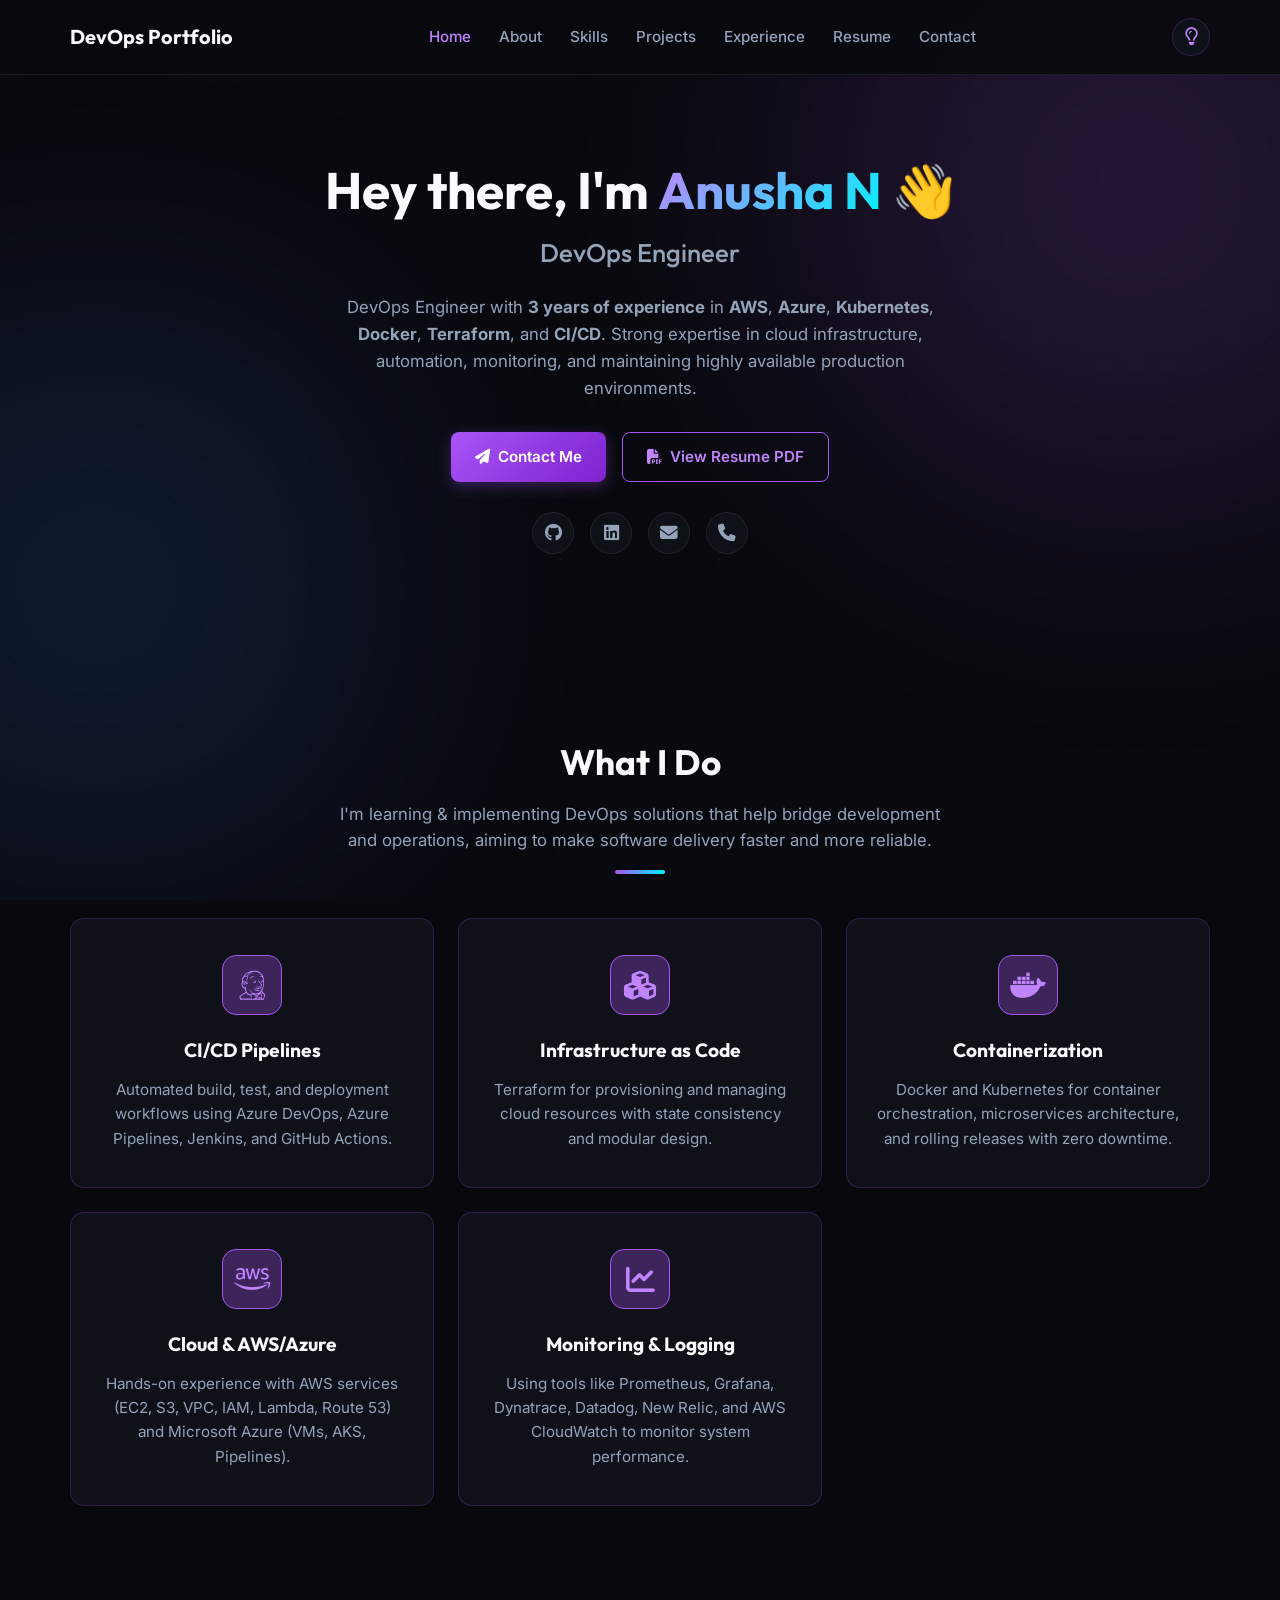
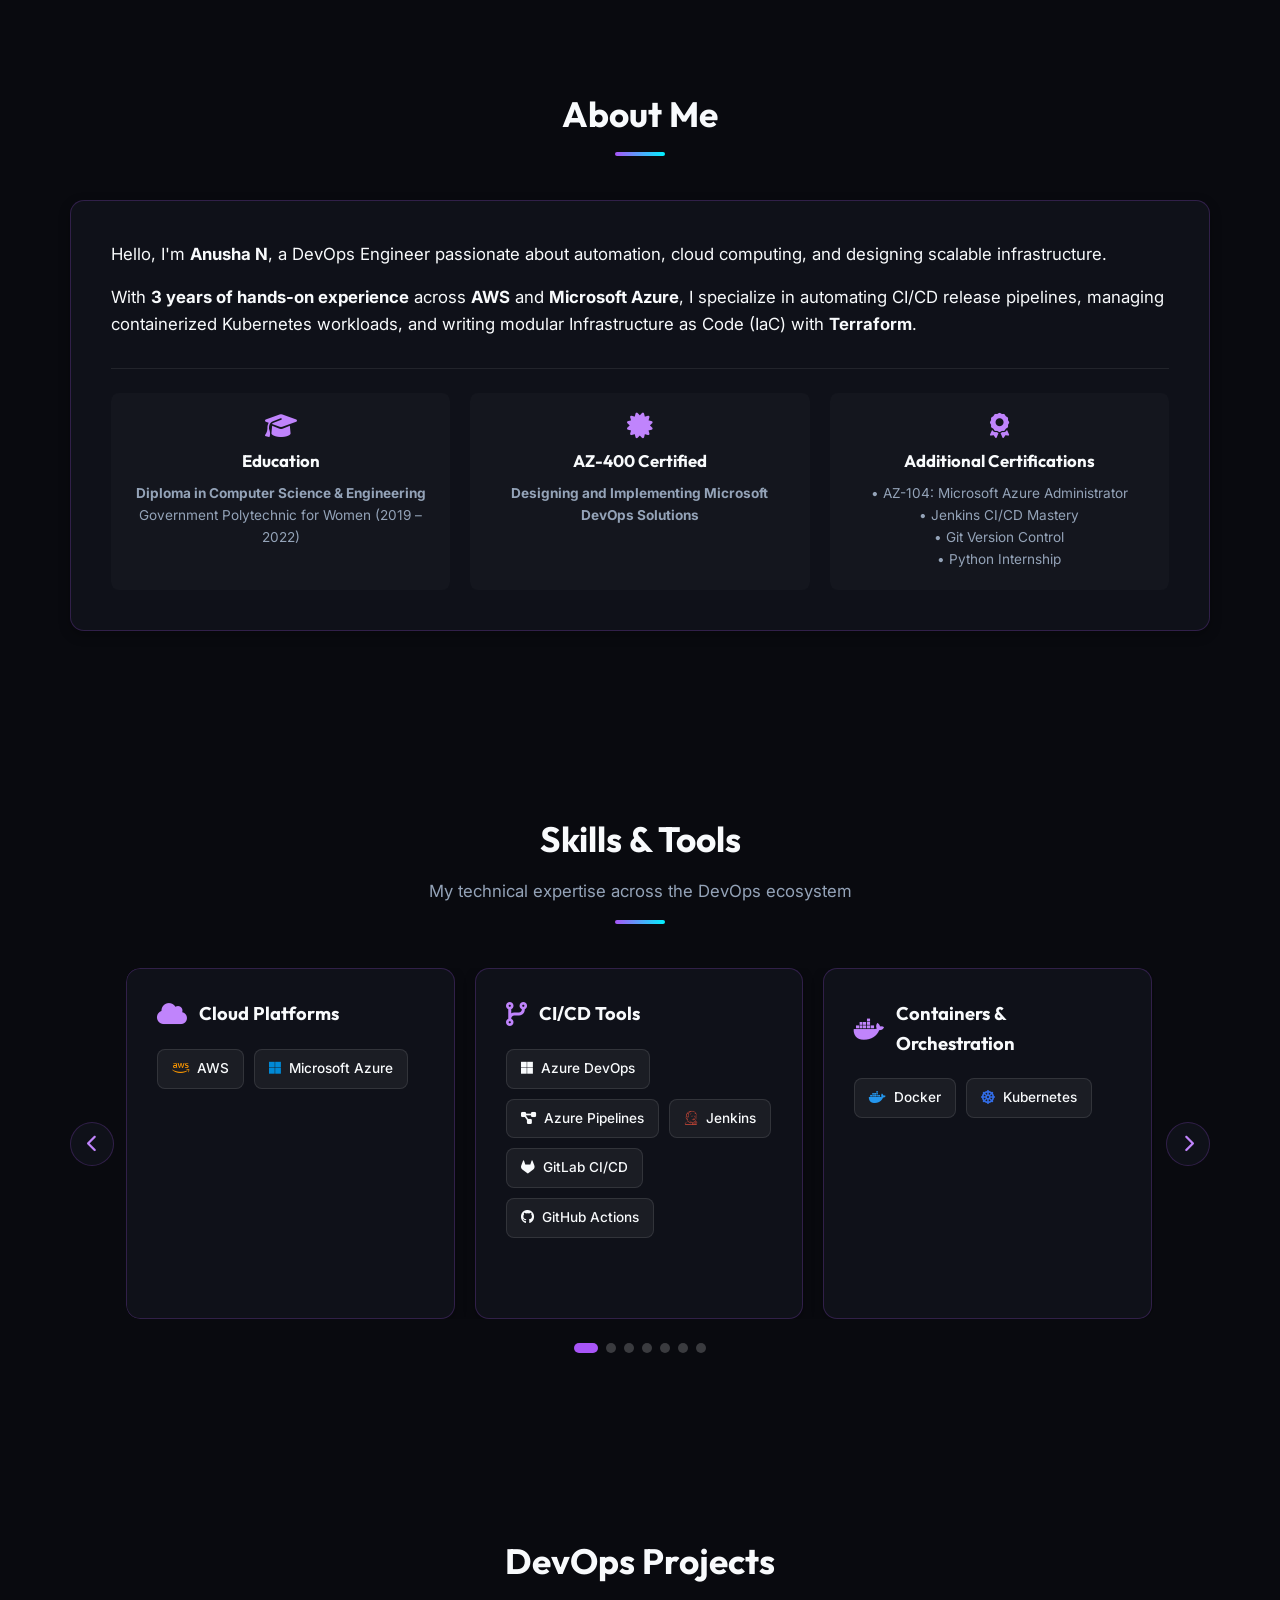
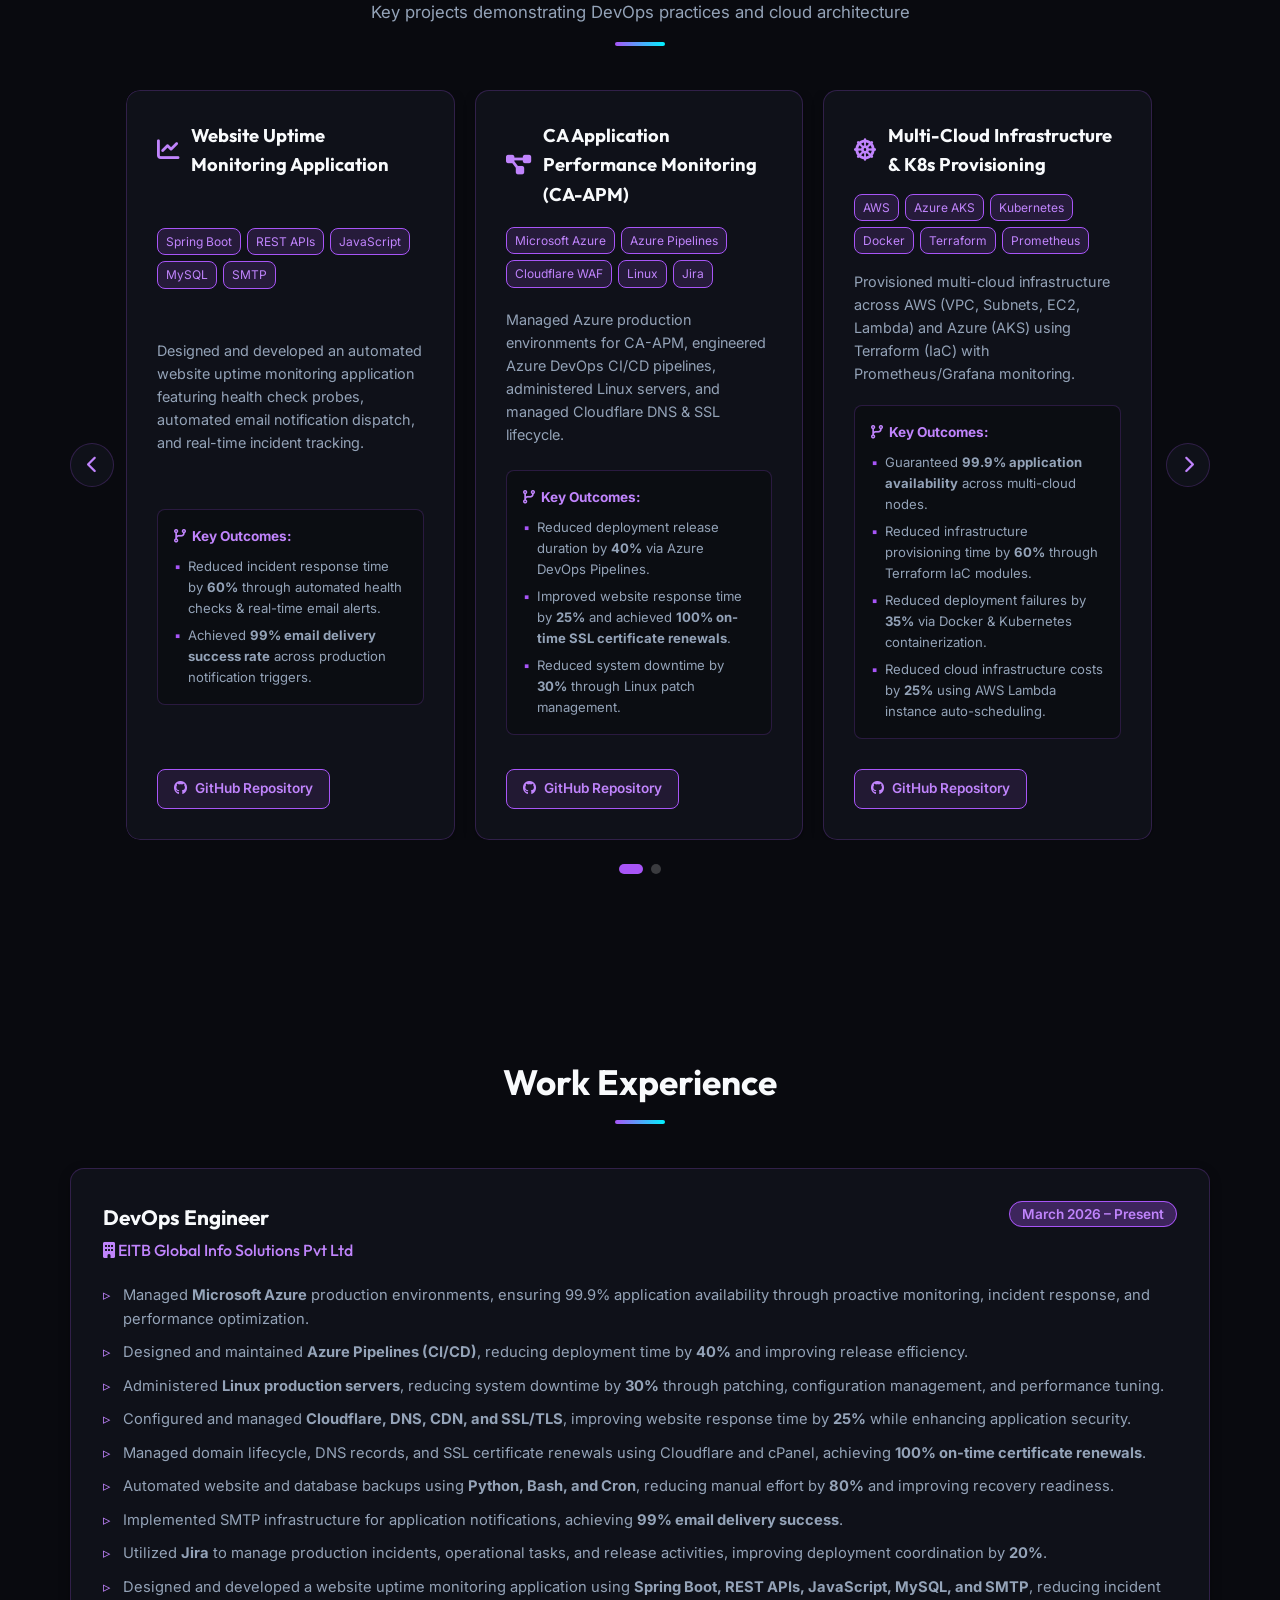
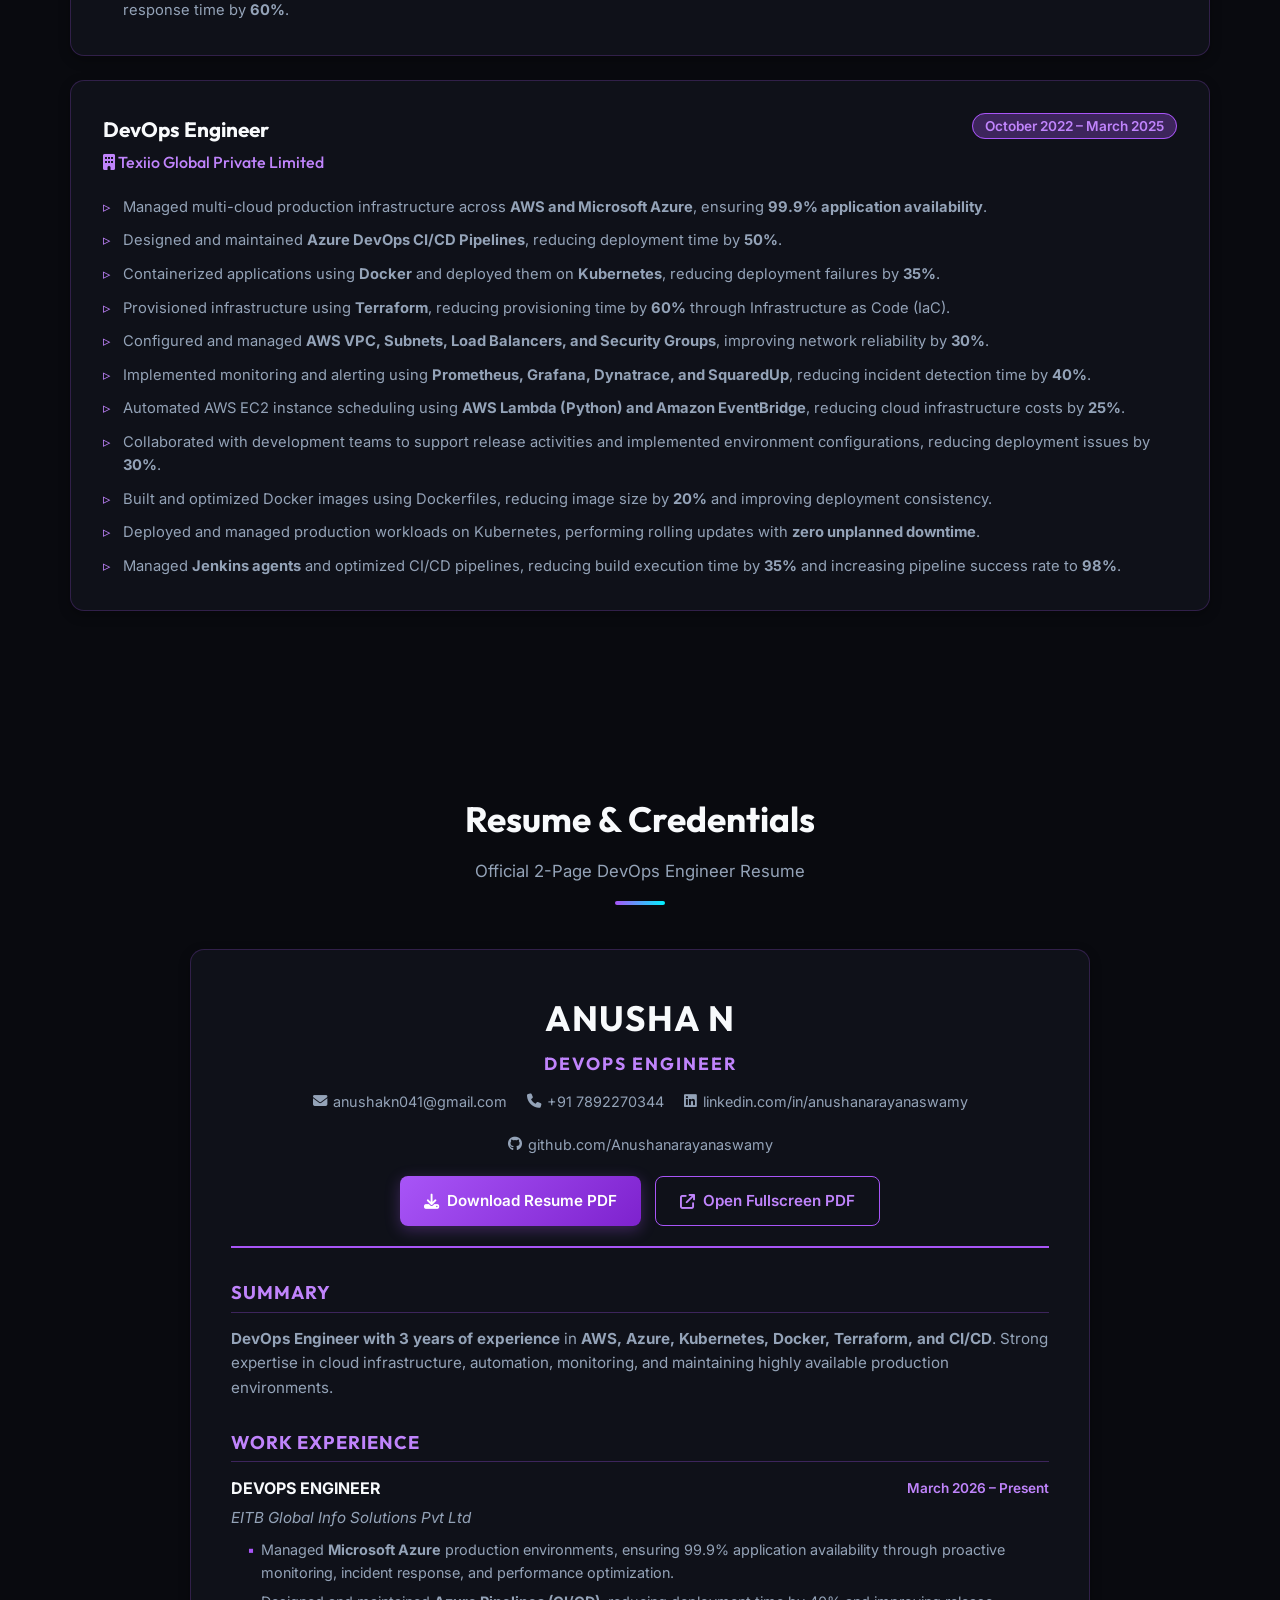
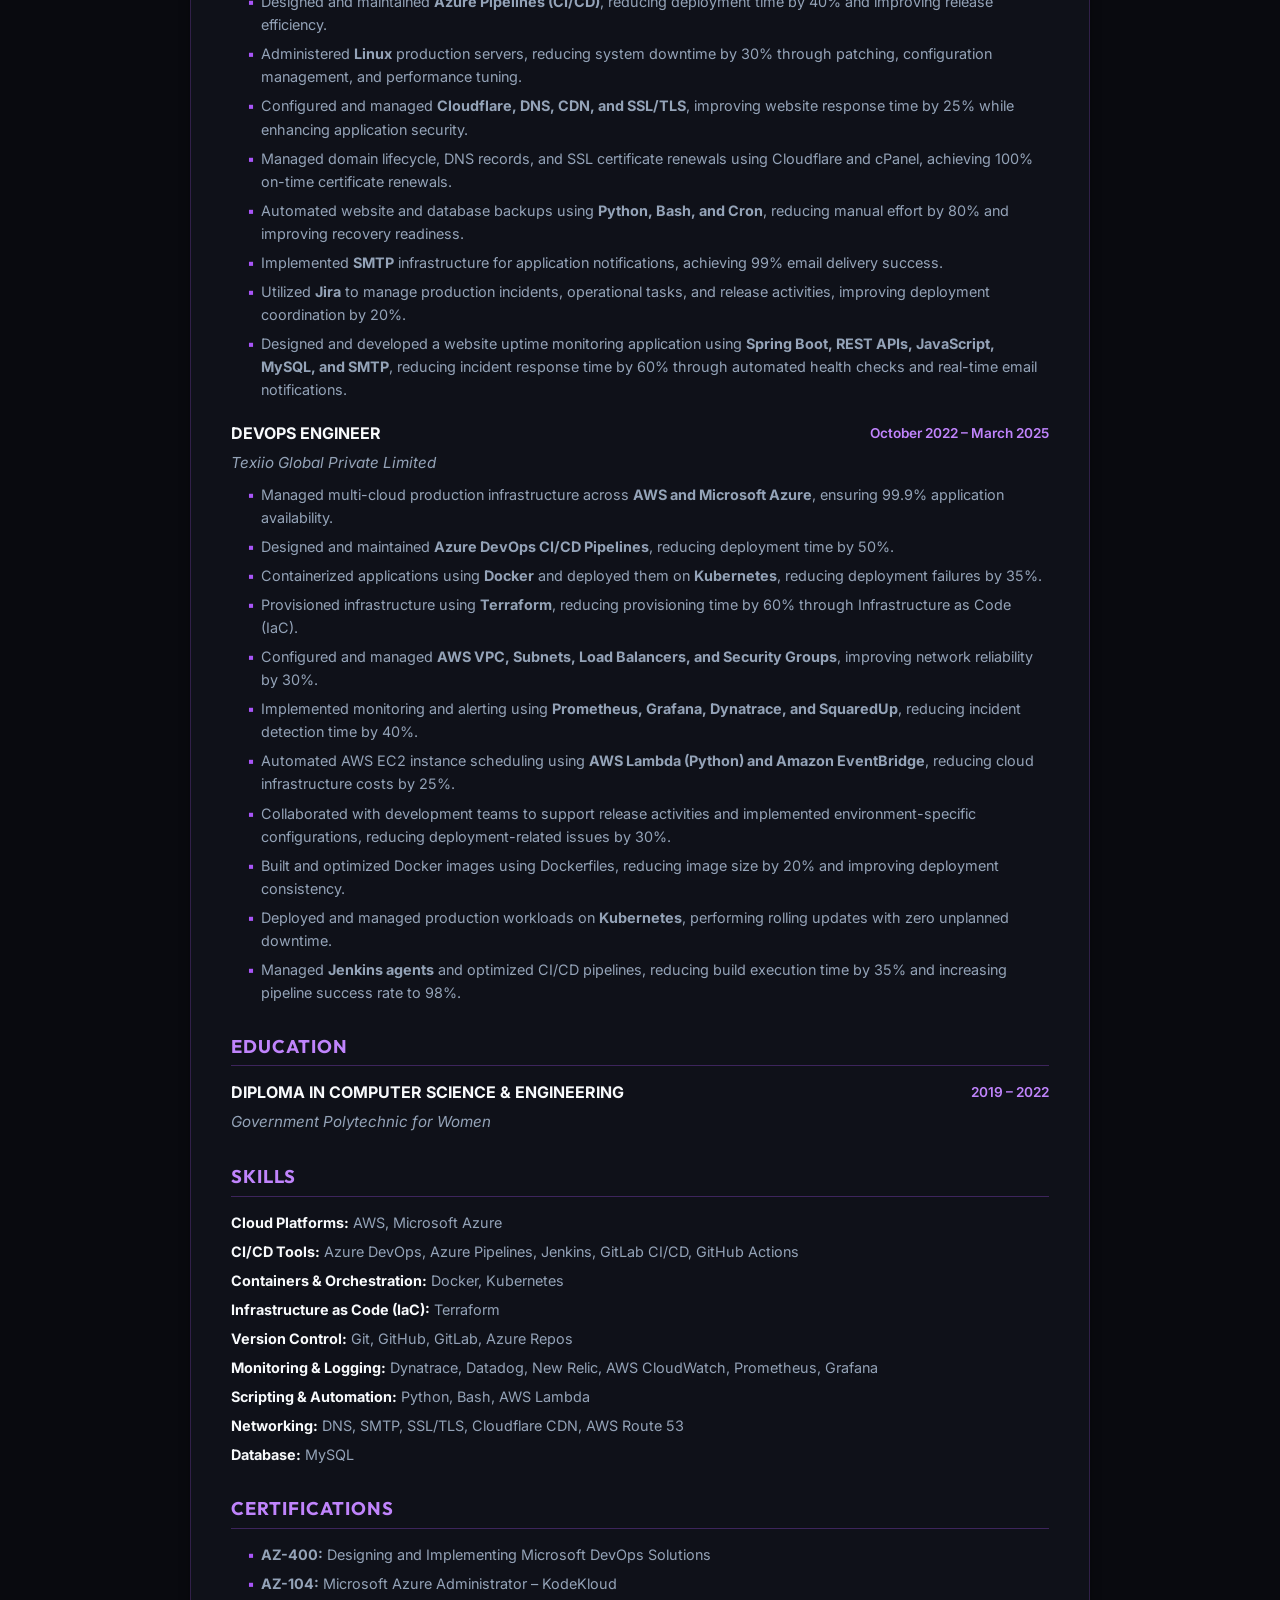
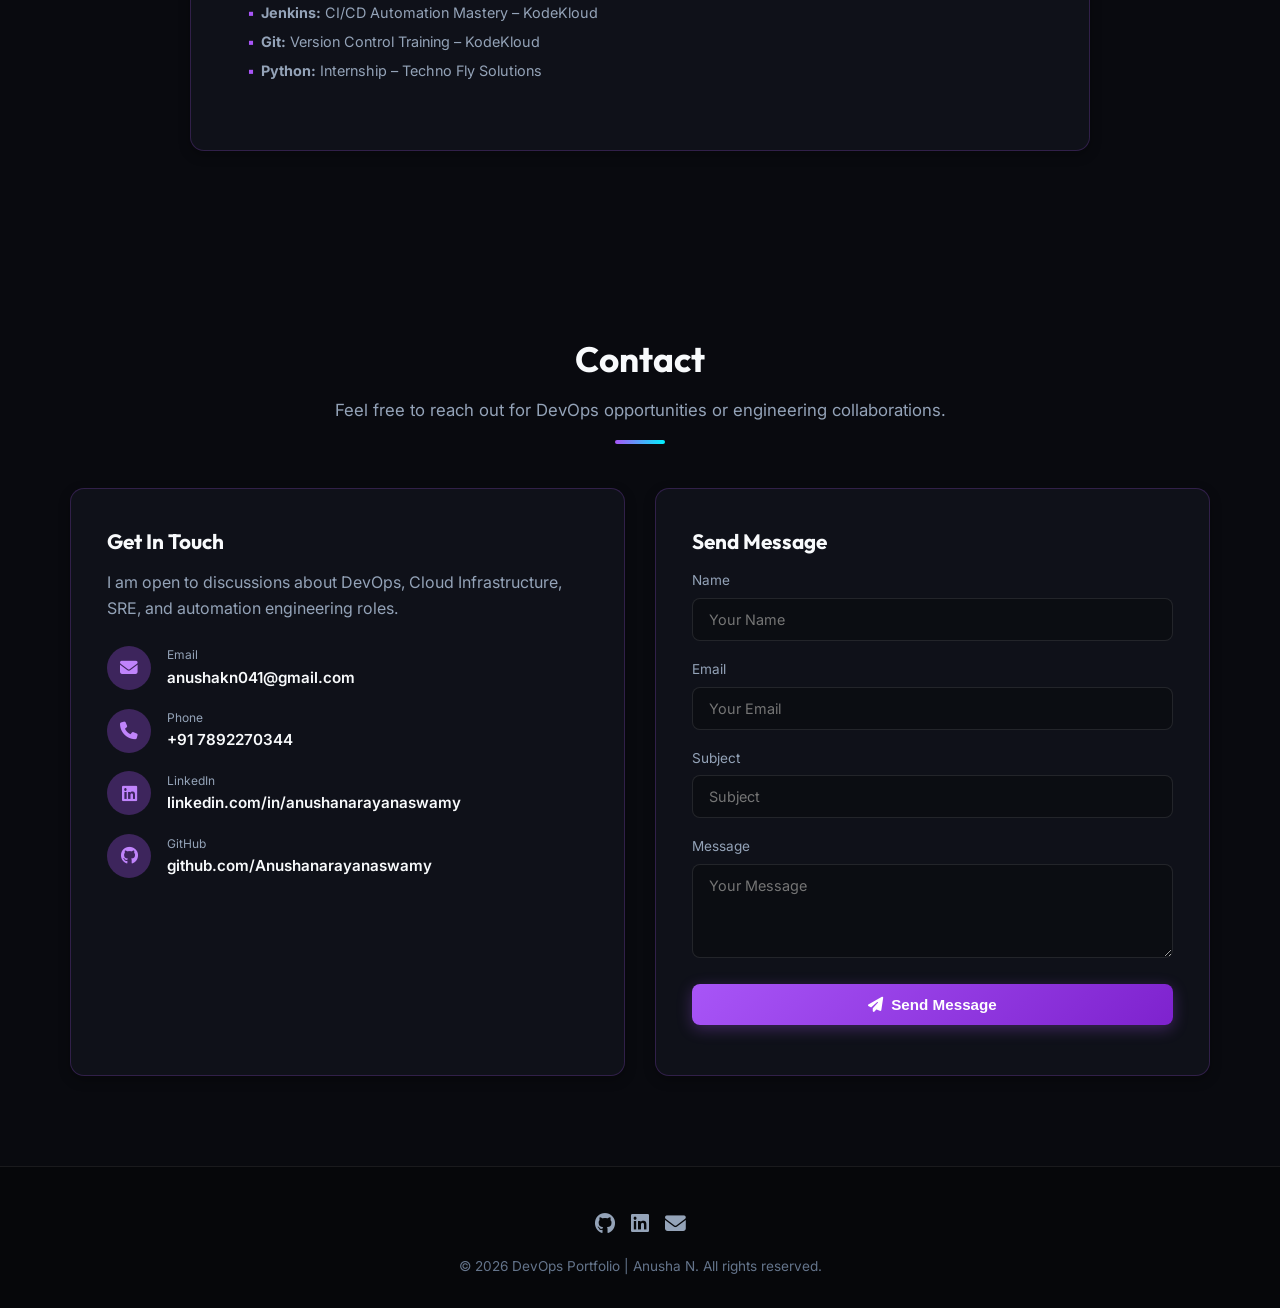
==== commit 5f3790fe: "Final sync: updated resume with GitHub link, 3 years experience, and interactive project carousel" ====
--- a/index.html
+++ b/index.html
@@ -3,58 +3,58 @@
 <head>
   <meta charset="UTF-8">
   <meta name="viewport" content="width=device-width, initial-scale=1.0">
-  <title>Anusha N | DevOps & Cloud Infrastructure Engineer</title>
-  <meta name="description" content="Portfolio of Anusha N - DevOps Engineer specializing in AWS, Azure, Kubernetes, Docker, Terraform, and CI/CD automation with almost 3 years of experience.">
-  <meta name="keywords" content="Anusha N, DevOps Engineer, Cloud Engineer, Azure, AWS, Kubernetes, Docker, Terraform, CI/CD, Jenkins, Azure DevOps">
+  <title>Anusha N | DevOps Portfolio</title>
+  <meta name="description" content="DevOps Engineer Portfolio of Anusha N - 2.8 years experience in AWS, Azure, Kubernetes, Docker, Terraform, and CI/CD.">
+  <meta name="keywords" content="Anusha N, DevOps Engineer, Cloud Engineer, Azure, AWS, Kubernetes, Docker, Terraform, CI/CD, Jenkins, AZ-400">
   <meta name="author" content="Anusha N">
 
-  <!-- Open Graph / Social Media -->
-  <meta property="og:title" content="Anusha N | DevOps & Cloud Engineer">
+  <!-- Open Graph -->
+  <meta property="og:title" content="Anusha N | DevOps Portfolio">
   <meta property="og:description" content="DevOps Engineer specializing in AWS, Azure, Kubernetes, Terraform & CI/CD Pipelines.">
   <meta property="og:type" content="website">
 
   <!-- Google Fonts -->
   <link rel="preconnect" href="https://fonts.googleapis.com">
   <link rel="preconnect" href="https://fonts.gstatic.com" crossorigin>
-  <link href="https://fonts.googleapis.com/css2?family=Fira+Code:wght@400;500;600;700&family=Inter:wght@300;400;500;600;700;800&family=Outfit:wght@400;500;600;700;800&display=swap" rel="stylesheet">
-
-  <!-- Font Awesome -->
+  <link href="https://fonts.googleapis.com/css2?family=Fira+Code:wght@400;500;600&family=Inter:wght@300;400;500;600;700;800&family=Outfit:wght@400;500;600;700;800&display=swap" rel="stylesheet">
+
+  <!-- Font Awesome Icons -->
   <link rel="stylesheet" href="https://cdnjs.cloudflare.com/ajax/libs/font-awesome/6.5.1/css/all.min.css">
 
   <!-- Stylesheet -->
   <link rel="stylesheet" href="style.css">
 </head>
-<body>
-  <!-- Background Glow & Grid Canvas -->
+<body class="dark-theme">
+  <!-- Ambient Background Glow -->
   <div class="bg-glow-container">
-    <div class="glow-orb orb-1"></div>
-    <div class="glow-orb orb-2"></div>
-    <div class="glow-orb orb-3"></div>
+    <div class="glow-orb orb-purple"></div>
+    <div class="glow-orb orb-blue"></div>
     <div class="grid-overlay"></div>
   </div>
 
-  <!-- Navigation Bar -->
+  <!-- Header Navigation -->
   <header class="navbar" id="navbar">
     <div class="container nav-container">
-      <a href="#hero" class="nav-logo">
-        <span class="logo-code">&lt;</span>Anusha.N<span class="logo-code">/&gt;</span>
-        <span class="status-badge"><span class="pulse-dot"></span> Available</span>
+      <a href="#home" class="nav-logo">
+        <span class="logo-title">DevOps Portfolio</span>
       </a>
 
       <nav class="nav-menu" id="nav-menu">
+        <a href="#home" class="nav-link active">Home</a>
         <a href="#about" class="nav-link">About</a>
         <a href="#skills" class="nav-link">Skills</a>
-        <a href="#pipeline" class="nav-link">CI/CD Pipeline</a>
+        <a href="#projects" class="nav-link">Projects</a>
         <a href="#experience" class="nav-link">Experience</a>
-        <a href="#certifications" class="nav-link">Certifications</a>
-        <a href="#terminal" class="nav-link">Terminal</a>
+        <a href="#resume" class="nav-link">Resume</a>
         <a href="#contact" class="nav-link">Contact</a>
       </nav>
 
       <div class="nav-actions">
-        <a href="Anusha_N_DevOps_Resume.pdf" download="Anusha_N_DevOps_Resume.pdf" class="btn btn-outline btn-sm">
-          <i class="fa-solid fa-file-arrow-down"></i> Resume
-        </a>
+        <!-- Light / Dark Theme Switcher -->
+        <button class="theme-toggle-btn" id="theme-toggle" aria-label="Toggle Theme" title="Toggle Light/Dark Mode">
+          <i class="fa-regular fa-lightbulb" id="theme-icon"></i>
+        </button>
+
         <button class="mobile-toggle" id="mobile-toggle" aria-label="Toggle Menu">
           <i class="fa-solid fa-bars"></i>
         </button>
@@ -63,38 +63,32 @@
   </header>
 
   <main>
-    <!-- Hero Section -->
-    <section class="hero-section" id="hero">
+    <!-- Home / Hero Section -->
+    <section class="hero-section" id="home">
       <div class="container hero-container">
         <div class="hero-content">
-          <div class="hero-badge">
-            <i class="fa-solid fa-cloud-bolt"></i> Cloud Infrastructure & Automation Specialist
-          </div>
-          <h1 class="hero-title">
-            Hi, I'm <span class="gradient-text">Anusha N</span>
+          <h1 class="hero-greeting">
+            Hey there, I'm <span class="gradient-text">Anusha N</span> 👋
           </h1>
           <h2 class="hero-subtitle">DevOps Engineer</h2>
           <p class="hero-description">
-            Almost 3 years of hands-on experience in <strong>AWS</strong>, <strong>Microsoft Azure</strong>, <strong>Kubernetes</strong>, <strong>Docker</strong>, <strong>Terraform</strong>, and automated <strong>CI/CD Pipelines</strong>. Passionate about high availability, IaC, and disaster recovery.
+            DevOps Engineer with <strong>3 years of experience</strong> in <strong>AWS</strong>, <strong>Azure</strong>, <strong>Kubernetes</strong>, <strong>Docker</strong>, <strong>Terraform</strong>, and <strong>CI/CD</strong>. Strong expertise in cloud infrastructure, automation, monitoring, and maintaining highly available production environments.
           </p>
 
-          <div class="hero-cta">
-            <a href="#pipeline" class="btn btn-primary">
-              <i class="fa-solid fa-play"></i> Run Live CI/CD Demo
+          <div class="hero-buttons">
+            <a href="#contact" class="btn btn-purple">
+              <i class="fa-solid fa-paper-plane"></i> Contact Me
             </a>
-            <a href="#contact" class="btn btn-secondary">
-              <i class="fa-solid fa-paper-plane"></i> Get In Touch
+            <a href="Anusha_N_DevOps_Resume_v2.pdf" target="_blank" class="btn btn-outline-purple">
+              <i class="fa-solid fa-file-pdf"></i> View Resume PDF
             </a>
-            <a href="Anusha_N_DevOps_Resume.pdf" target="_blank" class="btn btn-outline">
-              <i class="fa-solid fa-eye"></i> View Resume
-            </a>
-          </div>
-
-          <div class="social-links-hero">
+          </div>
+
+          <div class="social-links">
             <a href="https://github.com/Anushanarayanaswamy" target="_blank" title="GitHub" class="social-icon">
               <i class="fa-brands fa-github"></i>
             </a>
-            <a href="https://www.linkedin.com/in/anushanarayanaswamy/" target="_blank" title="LinkedIn" class="social-icon">
+            <a href="https://www.linkedin.com/in/anushanarayanaswamy" target="_blank" title="LinkedIn" class="social-icon">
               <i class="fa-brands fa-linkedin"></i>
             </a>
             <a href="mailto:anushakn041@gmail.com" title="Email" class="social-icon">
@@ -105,538 +99,593 @@
             </a>
           </div>
         </div>
-
-        <div class="hero-terminal-card">
-          <div class="terminal-header">
-            <div class="terminal-dots">
-              <span class="dot dot-red"></span>
-              <span class="dot dot-yellow"></span>
-              <span class="dot dot-green"></span>
-            </div>
-            <div class="terminal-title">
-              <i class="fa-solid fa-terminal"></i> anusha@devops-cluster:~
-            </div>
-            <div class="terminal-badge">K8s v1.29</div>
-          </div>
-          <div class="terminal-body" id="hero-terminal-body">
-            <div class="terminal-line"><span class="t-user">anusha@cloud</span>:<span class="t-path">~</span>$ terraform init && terraform apply -auto-approve</div>
-            <div class="terminal-line t-success">✔ Initializing provider plugins...</div>
-            <div class="terminal-line t-success">✔ Azure Kubernetes Service (AKS) provisioned successfully.</div>
-            <div class="terminal-line"><span class="t-user">anusha@cloud</span>:<span class="t-path">~</span>$ kubectl get pods -n production</div>
-            <div class="terminal-line t-muted">NAME                                READY   STATUS    RESTARTS   AGE</div>
-            <div class="terminal-line">ca-apm-api-8594b-x92q               1/1     Running   0          42d</div>
-            <div class="terminal-line">ingress-nginx-controller-7f         1/1     Running   0          42d</div>
-            <div class="terminal-line">prometheus-stack-grafana-0          1/1     Running   0          42d</div>
-            <div class="terminal-line"><span class="t-user">anusha@cloud</span>:<span class="t-path">~</span>$ <span class="typewriter-text" id="typewriter-hero"></span><span class="cursor">|</span></div>
-          </div>
-        </div>
       </div>
     </section>
 
-    <!-- Key Metrics & Highlights -->
-    <section class="metrics-section">
+    <!-- What I Do Section -->
+    <section class="what-i-do-section section-padding" id="what-i-do">
       <div class="container">
-        <div class="metrics-grid">
-          <div class="metric-card glass-card">
-            <div class="metric-icon"><i class="fa-solid fa-bolt-lightning"></i></div>
-            <div class="metric-number"><span class="counter" data-target="40">0</span>%</div>
-            <div class="metric-label">Deployment Speedup</div>
-            <div class="metric-sub">Automated Azure DevOps & Jenkins CI/CD Pipelines</div>
-          </div>
-
-          <div class="metric-card glass-card">
-            <div class="metric-icon"><i class="fa-solid fa-server"></i></div>
-            <div class="metric-number"><span class="counter-decimal" data-target="99.9">0</span>%</div>
-            <div class="metric-label">Production Availability</div>
-            <div class="metric-sub">Multi-cloud AWS & Azure infrastructure uptime</div>
-          </div>
-
-          <div class="metric-card glass-card">
-            <div class="metric-icon"><i class="fa-solid fa-shield-halved"></i></div>
-            <div class="metric-number"><span class="counter" data-target="80">0</span>%</div>
-            <div class="metric-label">DR Effort Reduction</div>
-            <div class="metric-sub">Automated database & website backup automation</div>
-          </div>
-
-          <div class="metric-card glass-card">
-            <div class="metric-icon"><i class="fa-solid fa-clock-rotate-left"></i></div>
-            <div class="metric-number"><span class="counter" data-target="60">0</span>%</div>
-            <div class="metric-label">Faster Incident RCA</div>
-            <div class="metric-sub">Real-time uptime monitoring & automated health alerts</div>
+        <div class="section-header text-center">
+          <h2 class="section-title">What I Do</h2>
+          <p class="section-desc">
+            I'm learning & implementing DevOps solutions that help bridge development and operations, aiming to make software delivery faster and more reliable.
+          </p>
+          <div class="title-underline"></div>
+        </div>
+
+        <div class="wid-grid">
+          <!-- 1. CI/CD Pipelines -->
+          <div class="wid-card glass-card">
+            <div class="wid-icon-wrap">
+              <i class="fa-brands fa-jenkins wid-icon"></i>
+            </div>
+            <h3>CI/CD Pipelines</h3>
+            <p>Automated build, test, and deployment workflows using Azure DevOps, Azure Pipelines, Jenkins, and GitHub Actions.</p>
+          </div>
+
+          <!-- 2. Infrastructure as Code -->
+          <div class="wid-card glass-card">
+            <div class="wid-icon-wrap">
+              <i class="fa-solid fa-cubes wid-icon"></i>
+            </div>
+            <h3>Infrastructure as Code</h3>
+            <p>Terraform for provisioning and managing cloud resources with state consistency and modular design.</p>
+          </div>
+
+          <!-- 3. Containerization -->
+          <div class="wid-card glass-card">
+            <div class="wid-icon-wrap">
+              <i class="fa-brands fa-docker wid-icon"></i>
+            </div>
+            <h3>Containerization</h3>
+            <p>Docker and Kubernetes for container orchestration, microservices architecture, and rolling releases with zero downtime.</p>
+          </div>
+
+          <!-- 4. Cloud & AWS/Azure -->
+          <div class="wid-card glass-card">
+            <div class="wid-icon-wrap">
+              <i class="fa-brands fa-aws wid-icon"></i>
+            </div>
+            <h3>Cloud & AWS/Azure</h3>
+            <p>Hands-on experience with AWS services (EC2, S3, VPC, IAM, Lambda, Route 53) and Microsoft Azure (VMs, AKS, Pipelines).</p>
+          </div>
+
+          <!-- 5. Monitoring & Logging -->
+          <div class="wid-card glass-card">
+            <div class="wid-icon-wrap">
+              <i class="fa-solid fa-chart-line wid-icon"></i>
+            </div>
+            <h3>Monitoring & Logging</h3>
+            <p>Using tools like Prometheus, Grafana, Dynatrace, Datadog, New Relic, and AWS CloudWatch to monitor system performance.</p>
           </div>
         </div>
       </div>
     </section>
 
-    <!-- About Section -->
+    <!-- About Me Section -->
     <section class="about-section section-padding" id="about">
       <div class="container">
         <div class="section-header text-center">
-          <span class="section-subtitle"><i class="fa-solid fa-user"></i> Who I Am</span>
           <h2 class="section-title">About Me</h2>
           <div class="title-underline"></div>
         </div>
 
-        <div class="about-grid">
-          <div class="about-card glass-card">
-            <h3><i class="fa-solid fa-bullseye gradient-icon"></i> Professional Profile</h3>
+        <div class="about-content glass-card">
+          <div class="about-bio">
             <p>
-              I am a results-driven <strong>DevOps Engineer</strong> with nearly 3 years of professional experience orchestrating cloud infrastructure across <strong>Microsoft Azure</strong> and <strong>Amazon Web Services (AWS)</strong>.
+              Hello, I'm <strong>Anusha N</strong>, a DevOps Engineer passionate about automation, cloud computing, and designing scalable infrastructure.
             </p>
             <p>
-              My expertise spans the entire DevOps lifecycle: from writing clean Infrastructure as Code (IaC) with <strong>Terraform</strong> and containerizing microservices with <strong>Docker & Kubernetes</strong>, to configuring production <strong>CI/CD pipelines</strong>, Cloudflare Security, and Prometheus/Grafana observability.
+              With <strong>3 years of hands-on experience</strong> across <strong>AWS</strong> and <strong>Microsoft Azure</strong>, I specialize in automating CI/CD release pipelines, managing containerized Kubernetes workloads, and writing modular Infrastructure as Code (IaC) with <strong>Terraform</strong>.
             </p>
-            <div class="info-list">
-              <div class="info-item">
-                <span class="info-label"><i class="fa-solid fa-location-dot"></i> Location:</span>
-                <span class="info-value">Chennai, Tamil Nadu, India</span>
-              </div>
-              <div class="info-item">
-                <span class="info-label"><i class="fa-solid fa-briefcase"></i> Current Role:</span>
-                <span class="info-value">DevOps Engineer at EITB Global Info Solutions</span>
-              </div>
-              <div class="info-item">
-                <span class="info-label"><i class="fa-solid fa-graduation-cap"></i> Education:</span>
-                <span class="info-value">Diploma in Computer Science & Engineering</span>
-              </div>
-              <div class="info-item">
-                <span class="info-label"><i class="fa-solid fa-certificate"></i> Key Certification:</span>
-                <span class="info-value">Microsoft Certified: Azure DevOps Solutions (AZ-400)</span>
-              </div>
-            </div>
-          </div>
-
-          <div class="about-pillars">
-            <div class="pillar-card glass-card">
-              <div class="pillar-icon"><i class="fa-solid fa-cloud-arrow-up"></i></div>
-              <div class="pillar-text">
-                <h4>Multi-Cloud Management</h4>
-                <p>Architecting secure, resilient VPCs, Subnets, EC2/VMs, AKS/EKS, and Load Balancers in AWS & Azure.</p>
-              </div>
-            </div>
-
-            <div class="pillar-card glass-card">
-              <div class="pillar-icon"><i class="fa-solid fa-diagram-project"></i></div>
-              <div class="pillar-text">
-                <h4>CI/CD Pipeline Automation</h4>
-                <p>Building zero-downtime release workflows with Azure DevOps, Jenkins, Docker, and SonarQube quality gates.</p>
-              </div>
-            </div>
-
-            <div class="pillar-card glass-card">
-              <div class="pillar-icon"><i class="fa-solid fa-code"></i></div>
-              <div class="pillar-text">
-                <h4>IaC & Scripting</h4>
-                <p>Automating cloud provisioning via Terraform, Shell/Bash, Python, and Cron automation scripts.</p>
-              </div>
-            </div>
-
-            <div class="pillar-card glass-card">
-              <div class="pillar-icon"><i class="fa-solid fa-chart-line"></i></div>
-              <div class="pillar-text">
-                <h4>Observability & Security</h4>
-                <p>Configuring Prometheus, Grafana, Dynatrace dashboards, Cloudflare WAF/CDN, and SSL automation.</p>
-              </div>
+          </div>
+
+          <div class="about-highlights-grid">
+            <div class="ab-card">
+              <i class="fa-solid fa-graduation-cap ab-icon"></i>
+              <h4>Education</h4>
+              <p><strong>Diploma in Computer Science & Engineering</strong><br>Government Polytechnic for Women (2019 – 2022)</p>
+            </div>
+
+            <div class="ab-card">
+              <i class="fa-solid fa-certificate ab-icon"></i>
+              <h4>AZ-400 Certified</h4>
+              <p><strong>Designing and Implementing Microsoft DevOps Solutions</strong></p>
+            </div>
+
+            <div class="ab-card">
+              <i class="fa-solid fa-award ab-icon"></i>
+              <h4>Additional Certifications</h4>
+              <p>• AZ-104: Microsoft Azure Administrator<br>• Jenkins CI/CD Mastery<br>• Git Version Control<br>• Python Internship</p>
             </div>
           </div>
         </div>
       </div>
     </section>
 
-    <!-- Technical Skills Section -->
+    <!-- Skills & Tools Section -->
     <section class="skills-section section-padding" id="skills">
       <div class="container">
         <div class="section-header text-center">
-          <span class="section-subtitle"><i class="fa-solid fa-gears"></i> Core Competencies</span>
-          <h2 class="section-title">Technical Skill Set</h2>
+          <h2 class="section-title">Skills & Tools</h2>
+          <p class="section-desc">My technical expertise across the DevOps ecosystem</p>
           <div class="title-underline"></div>
         </div>
 
-        <div class="skills-tabs">
-          <button class="tab-btn active" data-filter="all">All Skills</button>
-          <button class="tab-btn" data-filter="cloud">Cloud Platforms</button>
-          <button class="tab-btn" data-filter="cicd">CI/CD & IaC</button>
-          <button class="tab-btn" data-filter="containers">Containers & K8s</button>
-          <button class="tab-btn" data-filter="monitoring">Monitoring & Security</button>
-          <button class="tab-btn" data-filter="scripting">Scripting & DB</button>
-        </div>
-
-        <div class="skills-grid" id="skills-grid">
-          <!-- Skill Items -->
-          <div class="skill-card glass-card" data-category="cloud">
-            <div class="skill-head">
-              <i class="fa-brands fa-aws skill-icon aws-color"></i>
-              <h4>Amazon Web Services (AWS)</h4>
-            </div>
-            <p>EC2, VPC, S3, IAM, EBS, ELB, Auto Scaling, RDS, EventBridge, Lambda</p>
-            <div class="skill-bar"><div class="skill-fill" style="width: 90%;"></div></div>
-          </div>
-
-          <div class="skill-card glass-card" data-category="cloud">
-            <div class="skill-head">
-              <i class="fa-brands fa-microsoft skill-icon azure-color"></i>
-              <h4>Microsoft Azure</h4>
-            </div>
-            <p>Azure DevOps, Azure Pipelines, Azure VMs, Azure Storage, Azure AD, Networking</p>
-            <div class="skill-bar"><div class="skill-fill" style="width: 92%;"></div></div>
-          </div>
-
-          <div class="skill-card glass-card" data-category="containers">
-            <div class="skill-head">
-              <i class="fa-brands fa-docker skill-icon docker-color"></i>
-              <h4>Docker</h4>
-            </div>
-            <p>Dockerfile Optimization, Docker Compose, Image Compression, Docker Hub & Registries</p>
-            <div class="skill-bar"><div class="skill-fill" style="width: 95%;"></div></div>
-          </div>
-
-          <div class="skill-card glass-card" data-category="containers">
-            <div class="skill-head">
-              <i class="fa-solid fa-dharmachakra skill-icon k8s-color"></i>
-              <h4>Kubernetes (K8s)</h4>
-            </div>
-            <p>Deployments, Rolling Updates, ReplicaSets, HPA Auto-scaling, Ingress Controllers</p>
-            <div class="skill-bar"><div class="skill-fill" style="width: 88%;"></div></div>
-          </div>
-
-          <div class="skill-card glass-card" data-category="cicd">
-            <div class="skill-head">
-              <i class="fa-solid fa-cubes skill-icon terraform-color"></i>
-              <h4>Terraform (IaC)</h4>
-            </div>
-            <p>Infrastructure as Code, Modules, Remote State Management, Resource Provisioning</p>
-            <div class="skill-bar"><div class="skill-fill" style="width: 90%;"></div></div>
-          </div>
-
-          <div class="skill-card glass-card" data-category="cicd">
-            <div class="skill-head">
-              <i class="fa-brands fa-jenkins skill-icon jenkins-color"></i>
-              <h4>Jenkins & Azure Pipelines</h4>
-            </div>
-            <p>Jenkinsfile, Azure DevOps Pipelines, Build Agents, Release Management, SonarQube</p>
-            <div class="skill-bar"><div class="skill-fill" style="width: 95%;"></div></div>
-          </div>
-
-          <div class="skill-card glass-card" data-category="monitoring">
-            <div class="skill-head">
-              <i class="fa-solid fa-chart-line skill-icon prometheus-color"></i>
-              <h4>Prometheus & Grafana</h4>
-            </div>
-            <p>Cluster Monitoring, Metrics Scraping, Custom Dashboards, Alertmanager Notifications</p>
-            <div class="skill-bar"><div class="skill-fill" style="width: 88%;"></div></div>
-          </div>
-
-          <div class="skill-card glass-card" data-category="monitoring">
-            <div class="skill-head">
-              <i class="fa-solid fa-cloud-sun skill-icon cloudflare-color"></i>
-              <h4>Cloudflare & Security</h4>
-            </div>
-            <p>DNS Management, CDN Caching, SSL/TLS Certificates, WAF Security Policies</p>
-            <div class="skill-bar"><div class="skill-fill" style="width: 90%;"></div></div>
-          </div>
-
-          <div class="skill-card glass-card" data-category="scripting">
-            <div class="skill-head">
-              <i class="fa-brands fa-python skill-icon python-color"></i>
-              <h4>Python & Bash Scripting</h4>
-            </div>
-            <p>Automated Backups, AWS Lambda Scripts, Cron Jobs, System Health Checkers</p>
-            <div class="skill-bar"><div class="skill-fill" style="width: 85%;"></div></div>
-          </div>
-
-          <div class="skill-card glass-card" data-category="scripting">
-            <div class="skill-head">
-              <i class="fa-solid fa-database skill-icon mysql-color"></i>
-              <h4>MySQL & Linux OS</h4>
-            </div>
-            <p>Ubuntu/CentOS Administration, Server Patching, MySQL Backup Automation, Apache/Nginx</p>
-            <div class="skill-bar"><div class="skill-fill" style="width: 90%;"></div></div>
-          </div>
-        </div>
+        <div class="slider-wrapper">
+          <button class="slider-arrow prev-arrow" id="skills-prev" aria-label="Previous Skill"><i class="fa-solid fa-chevron-left"></i></button>
+
+          <div class="slider-container" id="skills-slider">
+            <div class="slider-track">
+              <!-- Card 1: Cloud Platforms -->
+              <div class="slider-card glass-card">
+                <div class="slider-card-header">
+                  <i class="fa-solid fa-cloud cat-icon"></i>
+                  <h3>Cloud Platforms</h3>
+                </div>
+                <div class="slider-badge-list">
+                  <span class="skill-item"><i class="fa-brands fa-aws aws-color"></i> AWS</span>
+                  <span class="skill-item"><i class="fa-brands fa-microsoft azure-color"></i> Microsoft Azure</span>
+                </div>
+              </div>
+
+              <!-- Card 2: CI/CD Tools -->
+              <div class="slider-card glass-card">
+                <div class="slider-card-header">
+                  <i class="fa-solid fa-code-branch cat-icon"></i>
+                  <h3>CI/CD Tools</h3>
+                </div>
+                <div class="slider-badge-list">
+                  <span class="skill-item"><i class="fa-brands fa-microsoft"></i> Azure DevOps</span>
+                  <span class="skill-item"><i class="fa-solid fa-diagram-project"></i> Azure Pipelines</span>
+                  <span class="skill-item"><i class="fa-brands fa-jenkins jenkins-color"></i> Jenkins</span>
+                  <span class="skill-item"><i class="fa-brands fa-gitlab"></i> GitLab CI/CD</span>
+                  <span class="skill-item"><i class="fa-brands fa-github"></i> GitHub Actions</span>
+                </div>
+              </div>
+
+              <!-- Card 3: Containers & Orchestration -->
+              <div class="slider-card glass-card">
+                <div class="slider-card-header">
+                  <i class="fa-brands fa-docker cat-icon"></i>
+                  <h3>Containers & Orchestration</h3>
+                </div>
+                <div class="slider-badge-list">
+                  <span class="skill-item"><i class="fa-brands fa-docker docker-color"></i> Docker</span>
+                  <span class="skill-item"><i class="fa-solid fa-dharmachakra k8s-color"></i> Kubernetes</span>
+                </div>
+              </div>
+
+              <!-- Card 4: Infrastructure as Code -->
+              <div class="slider-card glass-card">
+                <div class="slider-card-header">
+                  <i class="fa-solid fa-cubes cat-icon"></i>
+                  <h3>Infrastructure as Code (IaC)</h3>
+                </div>
+                <div class="slider-badge-list">
+                  <span class="skill-item"><i class="fa-solid fa-cube terraform-color"></i> Terraform</span>
+                </div>
+              </div>
+
+              <!-- Card 5: Version Control -->
+              <div class="slider-card glass-card">
+                <div class="slider-card-header">
+                  <i class="fa-brands fa-git-alt cat-icon"></i>
+                  <h3>Version Control</h3>
+                </div>
+                <div class="slider-badge-list">
+                  <span class="skill-item"><i class="fa-brands fa-git-alt"></i> Git</span>
+                  <span class="skill-item"><i class="fa-brands fa-github"></i> GitHub</span>
+                  <span class="skill-item"><i class="fa-brands fa-gitlab"></i> GitLab</span>
+                  <span class="skill-item"><i class="fa-brands fa-microsoft"></i> Azure Repos</span>
+                </div>
+              </div>
+
+              <!-- Card 6: Monitoring & Logging -->
+              <div class="slider-card glass-card">
+                <div class="slider-card-header">
+                  <i class="fa-solid fa-chart-line cat-icon"></i>
+                  <h3>Monitoring & Logging</h3>
+                </div>
+                <div class="slider-badge-list">
+                  <span class="skill-item"><i class="fa-solid fa-chart-pie"></i> Prometheus</span>
+                  <span class="skill-item"><i class="fa-solid fa-chart-line"></i> Grafana</span>
+                  <span class="skill-item"><i class="fa-solid fa-wave-square"></i> Dynatrace</span>
+                  <span class="skill-item"><i class="fa-solid fa-dog"></i> Datadog</span>
+                  <span class="skill-item"><i class="fa-solid fa-fire"></i> New Relic</span>
+                  <span class="skill-item"><i class="fa-brands fa-aws"></i> AWS CloudWatch</span>
+                  <span class="skill-item"><i class="fa-solid fa-square-poll-vertical"></i> SquaredUp</span>
+                </div>
+              </div>
+
+              <!-- Card 7: Scripting & Automation -->
+              <div class="slider-card glass-card">
+                <div class="slider-card-header">
+                  <i class="fa-solid fa-terminal cat-icon"></i>
+                  <h3>Scripting & Automation</h3>
+                </div>
+                <div class="slider-badge-list">
+                  <span class="skill-item"><i class="fa-brands fa-python python-color"></i> Python</span>
+                  <span class="skill-item"><i class="fa-solid fa-terminal"></i> Bash</span>
+                  <span class="skill-item"><i class="fa-solid fa-bolt"></i> AWS Lambda</span>
+                </div>
+              </div>
+
+              <!-- Card 8: Networking & Security -->
+              <div class="slider-card glass-card">
+                <div class="slider-card-header">
+                  <i class="fa-solid fa-network-wired cat-icon"></i>
+                  <h3>Networking & Security</h3>
+                </div>
+                <div class="slider-badge-list">
+                  <span class="skill-item"><i class="fa-solid fa-globe"></i> DNS</span>
+                  <span class="skill-item"><i class="fa-solid fa-envelope"></i> SMTP</span>
+                  <span class="skill-item"><i class="fa-solid fa-lock"></i> SSL / TLS</span>
+                  <span class="skill-item"><i class="fa-solid fa-shield-halved"></i> Cloudflare CDN</span>
+                  <span class="skill-item"><i class="fa-brands fa-aws"></i> AWS Route 53</span>
+                </div>
+              </div>
+
+              <!-- Card 9: Database -->
+              <div class="slider-card glass-card">
+                <div class="slider-card-header">
+                  <i class="fa-solid fa-database cat-icon"></i>
+                  <h3>Database</h3>
+                </div>
+                <div class="slider-badge-list">
+                  <span class="skill-item"><i class="fa-solid fa-database mysql-color"></i> MySQL</span>
+                </div>
+              </div>
+            </div>
+          </div>
+
+          <button class="slider-arrow next-arrow" id="skills-next" aria-label="Next Skill"><i class="fa-solid fa-chevron-right"></i></button>
+        </div>
+
+        <div class="slider-dots" id="skills-dots"></div>
       </div>
     </section>
 
-    <!-- Interactive CI/CD Pipeline Simulator -->
-    <section class="pipeline-section section-padding" id="pipeline">
+    <!-- DevOps Projects Section -->
+    <section class="projects-section section-padding" id="projects">
       <div class="container">
         <div class="section-header text-center">
-          <span class="section-subtitle"><i class="fa-solid fa-code-branch"></i> Live Interactive Workflow</span>
-          <h2 class="section-title">CI/CD Pipeline Simulator</h2>
-          <p class="section-desc">Experience how my automated deployment pipelines deliver reliable cloud releases.</p>
+          <h2 class="section-title">DevOps Projects</h2>
+          <p class="section-desc">Key projects demonstrating DevOps practices and cloud architecture</p>
           <div class="title-underline"></div>
         </div>
 
-        <div class="pipeline-card glass-card">
-          <div class="pipeline-controls">
-            <button class="btn btn-primary" id="start-pipeline-btn">
-              <i class="fa-solid fa-play"></i> Trigger Production Pipeline
-            </button>
-            <button class="btn btn-outline btn-sm" id="reset-pipeline-btn">
-              <i class="fa-solid fa-rotate-left"></i> Reset Steps
-            </button>
-            <div class="pipeline-status-indicator" id="pipeline-status">
-              <span class="status-dot"></span> System Ready
-            </div>
-          </div>
-
-          <div class="pipeline-flow">
-            <!-- Stage 1 -->
-            <div class="pipeline-stage" id="stage-1">
-              <div class="stage-icon"><i class="fa-brands fa-git-alt"></i></div>
-              <div class="stage-title">1. Code Push</div>
-              <div class="stage-sub">Git Commit / PR</div>
-            </div>
-            <div class="pipeline-arrow"><i class="fa-solid fa-angle-right"></i></div>
-
-            <!-- Stage 2 -->
-            <div class="pipeline-stage" id="stage-2">
-              <div class="stage-icon"><i class="fa-brands fa-jenkins"></i></div>
-              <div class="stage-title">2. Build & Test</div>
-              <div class="stage-sub">Azure Pipelines</div>
-            </div>
-            <div class="pipeline-arrow"><i class="fa-solid fa-angle-right"></i></div>
-
-            <!-- Stage 3 -->
-            <div class="pipeline-stage" id="stage-3">
-              <div class="stage-icon"><i class="fa-solid fa-shield-cat"></i></div>
-              <div class="stage-title">3. Security Gate</div>
-              <div class="stage-sub">SonarQube Scan</div>
-            </div>
-            <div class="pipeline-arrow"><i class="fa-solid fa-angle-right"></i></div>
-
-            <!-- Stage 4 -->
-            <div class="pipeline-stage" id="stage-4">
-              <div class="stage-icon"><i class="fa-brands fa-docker"></i></div>
-              <div class="stage-title">4. Containerize</div>
-              <div class="stage-sub">Docker Build & Push</div>
-            </div>
-            <div class="pipeline-arrow"><i class="fa-solid fa-angle-right"></i></div>
-
-            <!-- Stage 5 -->
-            <div class="pipeline-stage" id="stage-5">
-              <div class="stage-icon"><i class="fa-solid fa-dharmachakra"></i></div>
-              <div class="stage-title">5. K8s Deploy</div>
-              <div class="stage-sub">Rolling Release</div>
-            </div>
-            <div class="pipeline-arrow"><i class="fa-solid fa-angle-right"></i></div>
-
-            <!-- Stage 6 -->
-            <div class="pipeline-stage" id="stage-6">
-              <div class="stage-icon"><i class="fa-solid fa-square-poll-vertical"></i></div>
-              <div class="stage-title">6. Observability</div>
-              <div class="stage-sub">Grafana & Alerts</div>
-            </div>
-          </div>
-
-          <div class="pipeline-console">
-            <div class="console-head">
-              <i class="fa-solid fa-rectangle-list"></i> Pipeline Build Logs Output
-            </div>
-            <div class="console-body" id="pipeline-console-log">
-              <span class="c-info">[INFO] Click 'Trigger Production Pipeline' to initiate automated pipeline execution...</span>
-            </div>
-          </div>
-        </div>
+        <div class="slider-wrapper">
+          <button class="slider-arrow prev-arrow" id="projects-prev" aria-label="Previous Project"><i class="fa-solid fa-chevron-left"></i></button>
+
+          <div class="slider-container" id="projects-slider">
+            <div class="slider-track">
+              <!-- Project 1 -->
+              <div class="project-card-slide glass-card">
+                <div class="p-slide-header">
+                  <i class="fa-solid fa-chart-line p-icon"></i>
+                  <h3>Website Uptime Monitoring Application</h3>
+                </div>
+
+                <div class="p-tags-list">
+                  <span class="p-tag">Spring Boot</span>
+                  <span class="p-tag">REST APIs</span>
+                  <span class="p-tag">JavaScript</span>
+                  <span class="p-tag">MySQL</span>
+                  <span class="p-tag">SMTP</span>
+                </div>
+
+                <p class="p-desc">
+                  Designed and developed an automated website uptime monitoring application featuring health check probes, automated email notification dispatch, and real-time incident tracking.
+                </p>
+
+                <div class="key-outcomes-box">
+                  <div class="ko-title"><i class="fa-solid fa-code-branch"></i> Key Outcomes:</div>
+                  <ul class="ko-list">
+                    <li>Reduced incident response time by <strong>60%</strong> through automated health checks & real-time email alerts.</li>
+                    <li>Achieved <strong>99% email delivery success rate</strong> across production notification triggers.</li>
+                  </ul>
+                </div>
+
+                <a href="https://github.com/Anushanarayanaswamy" target="_blank" class="p-github-btn">
+                  <i class="fa-brands fa-github"></i> GitHub Repository
+                </a>
+              </div>
+
+              <!-- Project 2 -->
+              <div class="project-card-slide glass-card">
+                <div class="p-slide-header">
+                  <i class="fa-solid fa-diagram-project p-icon"></i>
+                  <h3>CA Application Performance Monitoring (CA-APM)</h3>
+                </div>
+
+                <div class="p-tags-list">
+                  <span class="p-tag">Microsoft Azure</span>
+                  <span class="p-tag">Azure Pipelines</span>
+                  <span class="p-tag">Cloudflare WAF</span>
+                  <span class="p-tag">Linux</span>
+                  <span class="p-tag">Jira</span>
+                </div>
+
+                <p class="p-desc">
+                  Managed Azure production environments for CA-APM, engineered Azure DevOps CI/CD pipelines, administered Linux servers, and managed Cloudflare DNS & SSL lifecycle.
+                </p>
+
+                <div class="key-outcomes-box">
+                  <div class="ko-title"><i class="fa-solid fa-code-branch"></i> Key Outcomes:</div>
+                  <ul class="ko-list">
+                    <li>Reduced deployment release duration by <strong>40%</strong> via Azure DevOps Pipelines.</li>
+                    <li>Improved website response time by <strong>25%</strong> and achieved <strong>100% on-time SSL certificate renewals</strong>.</li>
+                    <li>Reduced system downtime by <strong>30%</strong> through Linux patch management.</li>
+                  </ul>
+                </div>
+
+                <a href="https://github.com/Anushanarayanaswamy" target="_blank" class="p-github-btn">
+                  <i class="fa-brands fa-github"></i> GitHub Repository
+                </a>
+              </div>
+
+              <!-- Project 3 -->
+              <div class="project-card-slide glass-card">
+                <div class="p-slide-header">
+                  <i class="fa-solid fa-dharmachakra p-icon"></i>
+                  <h3>Multi-Cloud Infrastructure & K8s Provisioning</h3>
+                </div>
+
+                <div class="p-tags-list">
+                  <span class="p-tag">AWS</span>
+                  <span class="p-tag">Azure AKS</span>
+                  <span class="p-tag">Kubernetes</span>
+                  <span class="p-tag">Docker</span>
+                  <span class="p-tag">Terraform</span>
+                  <span class="p-tag">Prometheus</span>
+                </div>
+
+                <p class="p-desc">
+                  Provisioned multi-cloud infrastructure across AWS (VPC, Subnets, EC2, Lambda) and Azure (AKS) using Terraform (IaC) with Prometheus/Grafana monitoring.
+                </p>
+
+                <div class="key-outcomes-box">
+                  <div class="ko-title"><i class="fa-solid fa-code-branch"></i> Key Outcomes:</div>
+                  <ul class="ko-list">
+                    <li>Guaranteed <strong>99.9% application availability</strong> across multi-cloud nodes.</li>
+                    <li>Reduced infrastructure provisioning time by <strong>60%</strong> through Terraform IaC modules.</li>
+                    <li>Reduced deployment failures by <strong>35%</strong> via Docker & Kubernetes containerization.</li>
+                    <li>Reduced cloud infrastructure costs by <strong>25%</strong> using AWS Lambda instance auto-scheduling.</li>
+                  </ul>
+                </div>
+
+                <a href="https://github.com/Anushanarayanaswamy" target="_blank" class="p-github-btn">
+                  <i class="fa-brands fa-github"></i> GitHub Repository
+                </a>
+              </div>
+
+              <!-- Project 4 -->
+              <div class="project-card-slide glass-card">
+                <div class="p-slide-header">
+                  <i class="fa-solid fa-box-archive p-icon"></i>
+                  <h3>Automated Backup & Disaster Recovery Framework</h3>
+                </div>
+
+                <div class="p-tags-list">
+                  <span class="p-tag">Python</span>
+                  <span class="p-tag">Bash</span>
+                  <span class="p-tag">Cron Jobs</span>
+                  <span class="p-tag">AWS S3</span>
+                  <span class="p-tag">MySQL</span>
+                </div>
+
+                <p class="p-desc">
+                  Automated website and MySQL database backups using Python, Bash scripting, and Linux Cron jobs, uploading snapshots directly to Amazon S3.
+                </p>
+
+                <div class="key-outcomes-box">
+                  <div class="ko-title"><i class="fa-solid fa-code-branch"></i> Key Outcomes:</div>
+                  <ul class="ko-list">
+                    <li>Reduced manual backup effort by <strong>80%</strong> and significantly improved disaster recovery readiness.</li>
+                    <li>Maintained <strong>100% data integrity</strong> across production database snapshots.</li>
+                  </ul>
+                </div>
+
+                <a href="https://github.com/Anushanarayanaswamy" target="_blank" class="p-github-btn">
+                  <i class="fa-brands fa-github"></i> GitHub Repository
+                </a>
+              </div>
+            </div>
+          </div>
+
+          <button class="slider-arrow next-arrow" id="projects-next" aria-label="Next Project"><i class="fa-solid fa-chevron-right"></i></button>
+        </div>
+
+        <div class="slider-dots" id="projects-dots"></div>
       </div>
     </section>
 
-    <!-- Professional Experience Section -->
+    <!-- Work Experience Timeline Section -->
     <section class="experience-section section-padding" id="experience">
       <div class="container">
         <div class="section-header text-center">
-          <span class="section-subtitle"><i class="fa-solid fa-briefcase"></i> Work History</span>
-          <h2 class="section-title">Professional Experience</h2>
+          <h2 class="section-title">Work Experience</h2>
           <div class="title-underline"></div>
         </div>
 
-        <div class="timeline">
-          <!-- Experience Item 1 -->
-          <div class="timeline-item">
-            <div class="timeline-dot"><i class="fa-solid fa-briefcase"></i></div>
-            <div class="timeline-content glass-card">
-              <div class="exp-header">
-                <div>
-                  <h3 class="exp-role">DevOps Engineer</h3>
-                  <h4 class="exp-company"><i class="fa-solid fa-building"></i> EITB Global Info Solutions Pvt Ltd</h4>
-                </div>
-                <div class="exp-period">
-                  <span class="badge badge-accent">Mar 2026 – Present</span>
-                  <span class="exp-loc"><i class="fa-solid fa-location-dot"></i> Chennai, TN</span>
-                </div>
-              </div>
-
-              <div class="exp-project">
-                <strong>Project:</strong> CA Application Portfolio Management (CA-APM)
-              </div>
-
-              <ul class="exp-points">
-                <li>Managed and maintained <strong>Microsoft Azure</strong> production environments, ensuring high application availability through proactive monitoring and performance tuning.</li>
-                <li>Designed, implemented, and maintained <strong>Azure DevOps CI/CD Pipelines</strong>, automating build, testing, and deployment processes—reducing deployment time by <strong>40%</strong>.</li>
-                <li>Administered Linux (Ubuntu/CentOS) production servers, performing security hardening, user management, and patch management—reducing system downtime by <strong>30%</strong>.</li>
-                <li>Configured and managed <strong>Cloudflare</strong> services including DNS, CDN, SSL/TLS, Caching, and WAF Security Policies—improving website response time by <strong>25%</strong>.</li>
-                <li>Achieved <strong>100% on-time SSL certificate renewals</strong> and uninterrupted service availability via automated Cloudflare & cPanel lifecycle tracking.</li>
-                <li>Automated website & MySQL database backups using <strong>Python, Bash Scripting, and Cron Jobs</strong>—reducing manual effort by <strong>80%</strong>.</li>
-                <li>Designed and developed a <strong>Website Uptime Monitoring Application</strong> using Spring Boot, Java, REST APIs, JavaScript, MySQL, and SMTP—reducing incident response time by <strong>60%</strong>.</li>
-              </ul>
-
-              <div class="exp-tags">
-                <span class="tag">Azure DevOps</span>
-                <span class="tag">Azure Pipelines</span>
-                <span class="tag">Cloudflare</span>
-                <span class="tag">Linux</span>
-                <span class="tag">Python</span>
-                <span class="tag">Bash</span>
-                <span class="tag">MySQL</span>
-                <span class="tag">Spring Boot</span>
-                <span class="tag">Jira</span>
-              </div>
-            </div>
-          </div>
-
-          <!-- Experience Item 2 -->
-          <div class="timeline-item">
-            <div class="timeline-dot"><i class="fa-solid fa-briefcase"></i></div>
-            <div class="timeline-content glass-card">
-              <div class="exp-header">
-                <div>
-                  <h3 class="exp-role">DevOps Engineer</h3>
-                  <h4 class="exp-company"><i class="fa-solid fa-building"></i> Texiio Global Private Limited</h4>
-                </div>
-                <div class="exp-period">
-                  <span class="badge badge-secondary">Oct 2022 – Mar 2025</span>
-                  <span class="exp-loc"><i class="fa-solid fa-location-dot"></i> Chennai, TN</span>
-                </div>
-              </div>
-
-              <ul class="exp-points">
-                <li>Managed multi-cloud production infrastructure across <strong>AWS</strong> and <strong>Microsoft Azure</strong>, guaranteeing <strong>99.9% application availability</strong>.</li>
-                <li>Designed and maintained <strong>Azure DevOps CI/CD Pipelines</strong>, reducing deployment time by <strong>50%</strong>.</li>
-                <li>Containerized microservices using <strong>Docker</strong> and deployed to <strong>Kubernetes</strong> clusters—reducing deployment failures by <strong>35%</strong>.</li>
-                <li>Provisioned cloud infrastructure using <strong>Terraform (IaC)</strong>, automating resource creation and reducing deployment duration by <strong>60%</strong>.</li>
-                <li>Configured AWS VPC, Subnets, Route Tables, Internet Gateways, ELB, and Security Groups for high network availability.</li>
-                <li>Implemented monitoring using <strong>Prometheus, Grafana, Dynatrace, and SquaredUp</strong>—reducing incident detection time by <strong>40%</strong>.</li>
-                <li>Automated AWS EC2 instance scheduling using <strong>AWS Lambda (Python)</strong> and Amazon EventBridge—reducing cloud costs by <strong>25%</strong>.</li>
-                <li>Administered <strong>Jenkins build agents</strong>, optimizing pipelines to achieve a <strong>98% pipeline success rate</strong>.</li>
-              </ul>
-
-              <div class="exp-tags">
-                <span class="tag">AWS</span>
-                <span class="tag">Azure</span>
-                <span class="tag">Kubernetes</span>
-                <span class="tag">Docker</span>
-                <span class="tag">Terraform</span>
-                <span class="tag">Jenkins</span>
-                <span class="tag">Prometheus</span>
-                <span class="tag">Grafana</span>
-                <span class="tag">AWS Lambda</span>
-              </div>
-            </div>
+        <div class="timeline-wrapper">
+          <!-- Item 1 -->
+          <div class="timeline-card glass-card">
+            <div class="exp-head">
+              <div>
+                <h3 class="exp-title">DevOps Engineer</h3>
+                <h4 class="exp-company"><i class="fa-solid fa-building"></i> EITB Global Info Solutions Pvt Ltd</h4>
+              </div>
+              <div class="exp-period">
+                <span class="exp-badge">March 2026 – Present</span>
+              </div>
+            </div>
+
+            <ul class="exp-bullets">
+              <li>Managed <strong>Microsoft Azure</strong> production environments, ensuring 99.9% application availability through proactive monitoring, incident response, and performance optimization.</li>
+              <li>Designed and maintained <strong>Azure Pipelines (CI/CD)</strong>, reducing deployment time by <strong>40%</strong> and improving release efficiency.</li>
+              <li>Administered <strong>Linux production servers</strong>, reducing system downtime by <strong>30%</strong> through patching, configuration management, and performance tuning.</li>
+              <li>Configured and managed <strong>Cloudflare, DNS, CDN, and SSL/TLS</strong>, improving website response time by <strong>25%</strong> while enhancing application security.</li>
+              <li>Managed domain lifecycle, DNS records, and SSL certificate renewals using Cloudflare and cPanel, achieving <strong>100% on-time certificate renewals</strong>.</li>
+              <li>Automated website and database backups using <strong>Python, Bash, and Cron</strong>, reducing manual effort by <strong>80%</strong> and improving recovery readiness.</li>
+              <li>Implemented SMTP infrastructure for application notifications, achieving <strong>99% email delivery success</strong>.</li>
+              <li>Utilized <strong>Jira</strong> to manage production incidents, operational tasks, and release activities, improving deployment coordination by <strong>20%</strong>.</li>
+              <li>Designed and developed a website uptime monitoring application using <strong>Spring Boot, REST APIs, JavaScript, MySQL, and SMTP</strong>, reducing incident response time by <strong>60%</strong>.</li>
+            </ul>
+          </div>
+
+          <!-- Item 2 -->
+          <div class="timeline-card glass-card">
+            <div class="exp-head">
+              <div>
+                <h3 class="exp-title">DevOps Engineer</h3>
+                <h4 class="exp-company"><i class="fa-solid fa-building"></i> Texiio Global Private Limited</h4>
+              </div>
+              <div class="exp-period">
+                <span class="exp-badge">October 2022 – March 2025</span>
+              </div>
+            </div>
+
+            <ul class="exp-bullets">
+              <li>Managed multi-cloud production infrastructure across <strong>AWS and Microsoft Azure</strong>, ensuring <strong>99.9% application availability</strong>.</li>
+              <li>Designed and maintained <strong>Azure DevOps CI/CD Pipelines</strong>, reducing deployment time by <strong>50%</strong>.</li>
+              <li>Containerized applications using <strong>Docker</strong> and deployed them on <strong>Kubernetes</strong>, reducing deployment failures by <strong>35%</strong>.</li>
+              <li>Provisioned infrastructure using <strong>Terraform</strong>, reducing provisioning time by <strong>60%</strong> through Infrastructure as Code (IaC).</li>
+              <li>Configured and managed <strong>AWS VPC, Subnets, Load Balancers, and Security Groups</strong>, improving network reliability by <strong>30%</strong>.</li>
+              <li>Implemented monitoring and alerting using <strong>Prometheus, Grafana, Dynatrace, and SquaredUp</strong>, reducing incident detection time by <strong>40%</strong>.</li>
+              <li>Automated AWS EC2 instance scheduling using <strong>AWS Lambda (Python) and Amazon EventBridge</strong>, reducing cloud infrastructure costs by <strong>25%</strong>.</li>
+              <li>Collaborated with development teams to support release activities and implemented environment configurations, reducing deployment issues by <strong>30%</strong>.</li>
+              <li>Built and optimized Docker images using Dockerfiles, reducing image size by <strong>20%</strong> and improving deployment consistency.</li>
+              <li>Deployed and managed production workloads on Kubernetes, performing rolling updates with <strong>zero unplanned downtime</strong>.</li>
+              <li>Managed <strong>Jenkins agents</strong> and optimized CI/CD pipelines, reducing build execution time by <strong>35%</strong> and increasing pipeline success rate to <strong>98%</strong>.</li>
+            </ul>
           </div>
         </div>
       </div>
     </section>
 
-    <!-- Certifications Section -->
-    <section class="certifications-section section-padding" id="certifications">
+    <!-- Visual In-Page Resume Document Section -->
+    <section class="resume-section section-padding" id="resume">
       <div class="container">
         <div class="section-header text-center">
-          <span class="section-subtitle"><i class="fa-solid fa-certificate"></i> Verified Credentials</span>
-          <h2 class="section-title">Certifications & Training</h2>
+          <h2 class="section-title">Resume & Credentials</h2>
+          <p class="section-desc">Official 2-Page DevOps Engineer Resume</p>
           <div class="title-underline"></div>
         </div>
 
-        <div class="cert-grid">
-          <div class="cert-card glass-card highlight-cert">
-            <div class="cert-badge-icon"><i class="fa-brands fa-microsoft"></i></div>
-            <div class="cert-details">
-              <span class="cert-code">AZ-400</span>
-              <h3>Designing & Implementing Microsoft DevOps Solutions</h3>
-              <p class="cert-issuer">Microsoft Certified</p>
-              <div class="cert-status"><i class="fa-solid fa-circle-check"></i> Verified Certification</div>
-            </div>
-          </div>
-
-          <div class="cert-card glass-card">
-            <div class="cert-badge-icon"><i class="fa-brands fa-microsoft"></i></div>
-            <div class="cert-details">
-              <span class="cert-code">AZ-104</span>
-              <h3>Microsoft Azure Administrator</h3>
-              <p class="cert-issuer">KodeKloud</p>
-              <div class="cert-status"><i class="fa-solid fa-circle-check"></i> Course Certified</div>
-            </div>
-          </div>
-
-          <div class="cert-card glass-card">
-            <div class="cert-badge-icon"><i class="fa-brands fa-jenkins"></i></div>
-            <div class="cert-details">
-              <span class="cert-code">Jenkins</span>
-              <h3>Jenkins CI/CD Automation Mastery</h3>
-              <p class="cert-issuer">KodeKloud</p>
-              <div class="cert-status"><i class="fa-solid fa-circle-check"></i> Verified Training</div>
-            </div>
-          </div>
-
-          <div class="cert-card glass-card">
-            <div class="cert-badge-icon"><i class="fa-brands fa-git-alt"></i></div>
-            <div class="cert-details">
-              <span class="cert-code">Git</span>
-              <h3>Git Version Control Training</h3>
-              <p class="cert-issuer">KodeKloud</p>
-              <div class="cert-status"><i class="fa-solid fa-circle-check"></i> Verified Training</div>
-            </div>
-          </div>
-
-          <div class="cert-card glass-card">
-            <div class="cert-badge-icon"><i class="fa-brands fa-python"></i></div>
-            <div class="cert-details">
-              <span class="cert-code">Python</span>
-              <h3>Python Development & Scripting Internship</h3>
-              <p class="cert-issuer">Techno Fly Solutions</p>
-              <div class="cert-status"><i class="fa-solid fa-circle-check"></i> Internship Certificate</div>
-            </div>
-          </div>
-        </div>
-      </div>
-    </section>
-
-    <!-- Interactive Terminal Playground -->
-    <section class="terminal-section section-padding" id="terminal">
-      <div class="container">
-        <div class="section-header text-center">
-          <span class="section-subtitle"><i class="fa-solid fa-terminal"></i> Interactive Shell</span>
-          <h2 class="section-title">DevOps Cloud CLI</h2>
-          <p class="section-desc">Type commands below or click quick shortcuts to inspect my profile like a cloud engineer.</p>
-          <div class="title-underline"></div>
-        </div>
-
-        <div class="interactive-terminal glass-card">
-          <div class="cli-header">
-            <div class="terminal-dots">
-              <span class="dot dot-red"></span>
-              <span class="dot dot-yellow"></span>
-              <span class="dot dot-green"></span>
-            </div>
-            <div class="cli-title">anusha-cli v2.4.0 (zsh)</div>
-            <div class="cli-quick-btns">
-              <button class="cli-btn" data-cmd="help">help</button>
-              <button class="cli-btn" data-cmd="skills">skills</button>
-              <button class="cli-btn" data-cmd="experience">experience</button>
-              <button class="cli-btn" data-cmd="certs">certs</button>
-              <button class="cli-btn" data-cmd="contact">contact</button>
-              <button class="cli-btn" data-cmd="clear">clear</button>
-            </div>
-          </div>
-
-          <div class="cli-body" id="cli-output">
-            <div class="cli-welcome">
-              Welcome to <strong>Anusha N's Interactive DevOps Shell</strong>.<br>
-              Type <span class="t-cmd">'help'</span> for available commands or click quick action buttons above.
-            </div>
-          </div>
-
-          <div class="cli-input-line">
-            <span class="cli-prompt">anusha@devops:~$</span>
-            <input type="text" id="cli-input" placeholder="Type a command (e.g. 'help', 'skills', 'experience')..." autocomplete="off">
+        <div class="resume-paper-container glass-card">
+          <div class="resume-paper-header text-center">
+            <h1 class="r-name">ANUSHA N</h1>
+            <h2 class="r-role">DEVOPS ENGINEER</h2>
+            <div class="r-contacts">
+              <span><i class="fa-solid fa-envelope"></i> anushakn041@gmail.com</span>
+              <span><i class="fa-solid fa-phone"></i> +91 7892270344</span>
+              <span><i class="fa-brands fa-linkedin"></i> linkedin.com/in/anushanarayanaswamy</span>
+              <span><i class="fa-brands fa-github"></i> github.com/Anushanarayanaswamy</span>
+            </div>
+            
+            <div class="r-actions-top">
+              <a href="Anusha_N_DevOps_Resume_v2.pdf" download="Anusha_N_DevOps_Resume_v2.pdf" class="btn btn-purple">
+                <i class="fa-solid fa-download"></i> Download Resume PDF
+              </a>
+              <a href="Anusha_N_DevOps_Resume_v2.pdf" target="_blank" class="btn btn-outline-purple">
+                <i class="fa-solid fa-arrow-up-right-from-square"></i> Open Fullscreen PDF
+              </a>
+            </div>
+          </div>
+
+          <div class="resume-paper-body">
+            <!-- Summary -->
+            <div class="r-sec">
+              <h3 class="r-sec-title">Summary</h3>
+              <p class="r-sec-text">
+                <strong>DevOps Engineer with 3 years of experience</strong> in <strong>AWS, Azure, Kubernetes, Docker, Terraform, and CI/CD</strong>. Strong expertise in cloud infrastructure, automation, monitoring, and maintaining highly available production environments.
+              </p>
+            </div>
+
+            <!-- Work Experience -->
+            <div class="r-sec">
+              <h3 class="r-sec-title">Work Experience</h3>
+
+              <!-- Job 1 -->
+              <div class="r-job">
+                <div class="r-job-head">
+                  <span class="r-job-role">DEVOPS ENGINEER</span>
+                  <span class="r-job-date">March 2026 – Present</span>
+                </div>
+                <div class="r-job-comp">EITB Global Info Solutions Pvt Ltd</div>
+                <ul class="r-bullets">
+                  <li>Managed <strong>Microsoft Azure</strong> production environments, ensuring 99.9% application availability through proactive monitoring, incident response, and performance optimization.</li>
+                  <li>Designed and maintained <strong>Azure Pipelines (CI/CD)</strong>, reducing deployment time by 40% and improving release efficiency.</li>
+                  <li>Administered <strong>Linux</strong> production servers, reducing system downtime by 30% through patching, configuration management, and performance tuning.</li>
+                  <li>Configured and managed <strong>Cloudflare, DNS, CDN, and SSL/TLS</strong>, improving website response time by 25% while enhancing application security.</li>
+                  <li>Managed domain lifecycle, DNS records, and SSL certificate renewals using Cloudflare and cPanel, achieving 100% on-time certificate renewals.</li>
+                  <li>Automated website and database backups using <strong>Python, Bash, and Cron</strong>, reducing manual effort by 80% and improving recovery readiness.</li>
+                  <li>Implemented <strong>SMTP</strong> infrastructure for application notifications, achieving 99% email delivery success.</li>
+                  <li>Utilized <strong>Jira</strong> to manage production incidents, operational tasks, and release activities, improving deployment coordination by 20%.</li>
+                  <li>Designed and developed a website uptime monitoring application using <strong>Spring Boot, REST APIs, JavaScript, MySQL, and SMTP</strong>, reducing incident response time by 60% through automated health checks and real-time email notifications.</li>
+                </ul>
+              </div>
+
+              <!-- Job 2 -->
+              <div class="r-job">
+                <div class="r-job-head">
+                  <span class="r-job-role">DEVOPS ENGINEER</span>
+                  <span class="r-job-date">October 2022 – March 2025</span>
+                </div>
+                <div class="r-job-comp">Texiio Global Private Limited</div>
+                <ul class="r-bullets">
+                  <li>Managed multi-cloud production infrastructure across <strong>AWS and Microsoft Azure</strong>, ensuring 99.9% application availability.</li>
+                  <li>Designed and maintained <strong>Azure DevOps CI/CD Pipelines</strong>, reducing deployment time by 50%.</li>
+                  <li>Containerized applications using <strong>Docker</strong> and deployed them on <strong>Kubernetes</strong>, reducing deployment failures by 35%.</li>
+                  <li>Provisioned infrastructure using <strong>Terraform</strong>, reducing provisioning time by 60% through Infrastructure as Code (IaC).</li>
+                  <li>Configured and managed <strong>AWS VPC, Subnets, Load Balancers, and Security Groups</strong>, improving network reliability by 30%.</li>
+                  <li>Implemented monitoring and alerting using <strong>Prometheus, Grafana, Dynatrace, and SquaredUp</strong>, reducing incident detection time by 40%.</li>
+                  <li>Automated AWS EC2 instance scheduling using <strong>AWS Lambda (Python) and Amazon EventBridge</strong>, reducing cloud infrastructure costs by 25%.</li>
+                  <li>Collaborated with development teams to support release activities and implemented environment-specific configurations, reducing deployment-related issues by 30%.</li>
+                  <li>Built and optimized Docker images using Dockerfiles, reducing image size by 20% and improving deployment consistency.</li>
+                  <li>Deployed and managed production workloads on <strong>Kubernetes</strong>, performing rolling updates with zero unplanned downtime.</li>
+                  <li>Managed <strong>Jenkins agents</strong> and optimized CI/CD pipelines, reducing build execution time by 35% and increasing pipeline success rate to 98%.</li>
+                </ul>
+              </div>
+            </div>
+
+            <!-- Education -->
+            <div class="r-sec">
+              <h3 class="r-sec-title">Education</h3>
+              <div class="r-job-head">
+                <span class="r-job-role">Diploma in Computer Science & Engineering</span>
+                <span class="r-job-date">2019 – 2022</span>
+              </div>
+              <div class="r-job-comp">Government Polytechnic for Women</div>
+            </div>
+
+            <!-- Skills -->
+            <div class="r-sec">
+              <h3 class="r-sec-title">Skills</h3>
+              <p class="r-skill-line"><strong>Cloud Platforms:</strong> AWS, Microsoft Azure</p>
+              <p class="r-skill-line"><strong>CI/CD Tools:</strong> Azure DevOps, Azure Pipelines, Jenkins, GitLab CI/CD, GitHub Actions</p>
+              <p class="r-skill-line"><strong>Containers & Orchestration:</strong> Docker, Kubernetes</p>
+              <p class="r-skill-line"><strong>Infrastructure as Code (IaC):</strong> Terraform</p>
+              <p class="r-skill-line"><strong>Version Control:</strong> Git, GitHub, GitLab, Azure Repos</p>
+              <p class="r-skill-line"><strong>Monitoring & Logging:</strong> Dynatrace, Datadog, New Relic, AWS CloudWatch, Prometheus, Grafana</p>
+              <p class="r-skill-line"><strong>Scripting & Automation:</strong> Python, Bash, AWS Lambda</p>
+              <p class="r-skill-line"><strong>Networking:</strong> DNS, SMTP, SSL/TLS, Cloudflare CDN, AWS Route 53</p>
+              <p class="r-skill-line"><strong>Database:</strong> MySQL</p>
+            </div>
+
+            <!-- Certifications -->
+            <div class="r-sec">
+              <h3 class="r-sec-title">Certifications</h3>
+              <ul class="r-bullets">
+                <li><strong>AZ-400:</strong> Designing and Implementing Microsoft DevOps Solutions</li>
+                <li><strong>AZ-104:</strong> Microsoft Azure Administrator – KodeKloud</li>
+                <li><strong>Jenkins:</strong> CI/CD Automation Mastery – KodeKloud</li>
+                <li><strong>Git:</strong> Version Control Training – KodeKloud</li>
+                <li><strong>Python:</strong> Internship – Techno Fly Solutions</li>
+              </ul>
+            </div>
           </div>
         </div>
       </div>
@@ -646,84 +695,75 @@
     <section class="contact-section section-padding" id="contact">
       <div class="container">
         <div class="section-header text-center">
-          <span class="section-subtitle"><i class="fa-solid fa-paper-plane"></i> Get In Touch</span>
-          <h2 class="section-title">Let's Connect</h2>
-          <p class="section-desc">I am open to exciting DevOps and Cloud Engineering roles and collaborations.</p>
+          <h2 class="section-title">Contact</h2>
+          <p class="section-desc">Feel free to reach out for DevOps opportunities or engineering collaborations.</p>
           <div class="title-underline"></div>
         </div>
 
         <div class="contact-grid">
           <div class="contact-info glass-card">
-            <h3><i class="fa-solid fa-address-card gradient-icon"></i> Contact Details</h3>
-            <p>Feel free to reach out via email, phone, or LinkedIn. I usually respond within a few hours!</p>
-
-            <div class="contact-items">
-              <a href="mailto:anushakn041@gmail.com" class="c-item">
-                <div class="c-icon"><i class="fa-solid fa-envelope"></i></div>
+            <h3>Get In Touch</h3>
+            <p>I am open to discussions about DevOps, Cloud Infrastructure, SRE, and automation engineering roles.</p>
+
+            <div class="contact-links-list">
+              <a href="mailto:anushakn041@gmail.com" class="c-link">
+                <i class="fa-solid fa-envelope c-link-icon"></i>
                 <div>
-                  <span class="c-label">Email Address</span>
-                  <span class="c-val">anushakn041@gmail.com</span>
+                  <span class="c-label">Email</span>
+                  <span class="c-value">anushakn041@gmail.com</span>
                 </div>
               </a>
 
-              <a href="tel:+917892270344" class="c-item">
-                <div class="c-icon"><i class="fa-solid fa-phone"></i></div>
+              <a href="tel:+917892270344" class="c-link">
+                <i class="fa-solid fa-phone c-link-icon"></i>
                 <div>
-                  <span class="c-label">Phone Number</span>
-                  <span class="c-val">+91 7892270344</span>
+                  <span class="c-label">Phone</span>
+                  <span class="c-value">+91 7892270344</span>
                 </div>
               </a>
 
-              <a href="https://www.linkedin.com/in/anushanarayanaswamy/" target="_blank" class="c-item">
-                <div class="c-icon"><i class="fa-brands fa-linkedin"></i></div>
+              <a href="https://www.linkedin.com/in/anushanarayanaswamy" target="_blank" class="c-link">
+                <i class="fa-brands fa-linkedin c-link-icon"></i>
                 <div>
-                  <span class="c-label">LinkedIn Profile</span>
-                  <span class="c-val">linkedin.com/in/anushanarayanaswamy</span>
+                  <span class="c-label">LinkedIn</span>
+                  <span class="c-value">linkedin.com/in/anushanarayanaswamy</span>
                 </div>
               </a>
 
-              <a href="https://github.com/Anushanarayanaswamy" target="_blank" class="c-item">
-                <div class="c-icon"><i class="fa-brands fa-github"></i></div>
+              <a href="https://github.com/Anushanarayanaswamy" target="_blank" class="c-link">
+                <i class="fa-brands fa-github c-link-icon"></i>
                 <div>
-                  <span class="c-label">GitHub Repository</span>
-                  <span class="c-val">github.com/Anushanarayanaswamy</span>
+                  <span class="c-label">GitHub</span>
+                  <span class="c-value">github.com/Anushanarayanaswamy</span>
                 </div>
               </a>
-
-              <div class="c-item">
-                <div class="c-icon"><i class="fa-solid fa-location-dot"></i></div>
-                <div>
-                  <span class="c-label">Current Location</span>
-                  <span class="c-val">Chennai, Tamil Nadu, India</span>
-                </div>
-              </div>
             </div>
           </div>
 
           <div class="contact-form-card glass-card">
-            <h3><i class="fa-solid fa-message gradient-icon"></i> Send Me a Message</h3>
+            <h3>Send Message</h3>
             <form id="contact-form" onsubmit="event.preventDefault(); handleFormSubmit();">
               <div class="form-group">
-                <label for="name">Your Name</label>
-                <input type="text" id="name" required placeholder="John Doe">
+                <label for="name">Name</label>
+                <input type="text" id="name" required placeholder="Your Name">
               </div>
 
               <div class="form-group">
-                <label for="email">Your Email</label>
-                <input type="email" id="email" required placeholder="john@example.com">
+                <label for="email">Email</label>
+                <input type="email" id="email" required placeholder="Your Email">
               </div>
 
               <div class="form-group">
                 <label for="subject">Subject</label>
-                <input type="text" id="subject" required placeholder="DevOps Opportunity / Project Inquiry">
+                <input type="text" id="subject" required placeholder="Subject">
               </div>
 
               <div class="form-group">
                 <label for="message">Message</label>
-                <textarea id="message" rows="5" required placeholder="Hi Anusha, I came across your portfolio..."></textarea>
-              </div>
-
-              <button type="submit" class="btn btn-primary btn-block">
+                <textarea id="message" rows="4" required placeholder="Your Message"></textarea>
+              </div>
+
+              <button type="submit" class="btn btn-purple btn-block">
                 <i class="fa-solid fa-paper-plane"></i> Send Message
               </button>
               <div id="form-feedback" class="form-feedback"></div>
@@ -735,27 +775,18 @@
   </main>
 
   <!-- Footer -->
-  <footer class="footer">
-    <div class="container footer-container">
-      <div class="footer-left">
-        <a href="#hero" class="nav-logo">
-          <span class="logo-code">&lt;</span>Anusha.N<span class="logo-code">/&gt;</span>
-        </a>
-        <p>Crafted with modern HTML5, CSS3, & JS for High-Performance Cloud Engineering.</p>
-      </div>
-
-      <div class="footer-social">
+  <footer class="footer text-center">
+    <div class="container">
+      <div class="footer-social-icons">
         <a href="https://github.com/Anushanarayanaswamy" target="_blank" title="GitHub"><i class="fa-brands fa-github"></i></a>
-        <a href="https://www.linkedin.com/in/anushanarayanaswamy/" target="_blank" title="LinkedIn"><i class="fa-brands fa-linkedin"></i></a>
+        <a href="https://www.linkedin.com/in/anushanarayanaswamy" target="_blank" title="LinkedIn"><i class="fa-brands fa-linkedin"></i></a>
         <a href="mailto:anushakn041@gmail.com" title="Email"><i class="fa-solid fa-envelope"></i></a>
       </div>
-    </div>
-    <div class="footer-bottom text-center">
-      <p>&copy; 2026 Anusha N. All rights reserved.</p>
+      <p class="footer-copyright">&copy; 2026 DevOps Portfolio | Anusha N. All rights reserved.</p>
     </div>
   </footer>
 
-  <!-- JavaScript -->
+  <!-- Script -->
   <script src="script.js"></script>
 </body>
 </html>
--- a/style.css
+++ b/style.css
@@ -1,40 +1,72 @@
 /* -------------------------------------------------------------------
-   ANUSHA N - DEVOPS ENGINEER PORTFOLIO DESIGN SYSTEM
-   Modern Glassmorphism, Glowing Cyber Dark Theme & Responsive Layout
+   ANUSHA N - DEVOPS PORTFOLIO (FULL VISUAL RESUME + SLIDER STYLES)
 ------------------------------------------------------------------- */
 
 :root {
-  /* Color Tokens */
-  --bg-primary: #090d16;
-  --bg-secondary: #0f1629;
-  --bg-card: rgba(16, 24, 45, 0.7);
-  --bg-card-hover: rgba(23, 35, 65, 0.85);
-
-  --accent-cyan: #00f2fe;
-  --accent-blue: #4facfe;
-  --accent-emerald: #10b981;
-  --accent-purple: #8b5cf6;
-  --accent-amber: #f59e0b;
-  --accent-pink: #ec4899;
-
-  --text-main: #f1f5f9;
+  /* Dark Theme Variables */
+  --bg-primary: #090a0f;
+  --bg-secondary: #11131c;
+  --bg-card: rgba(17, 19, 28, 0.85);
+  --bg-card-border: 1px solid rgba(168, 85, 247, 0.22);
+  --bg-card-hover: rgba(25, 28, 42, 0.95);
+
+  --text-main: #f8fafc;
   --text-muted: #94a3b8;
   --text-dim: #64748b;
 
-  --border-light: rgba(255, 255, 255, 0.08);
-  --border-glow: rgba(79, 172, 254, 0.3);
+  --accent-purple: #a855f7;
+  --accent-purple-light: #c084fc;
+  --accent-purple-dark: #7e22ce;
+  --accent-purple-glow: rgba(168, 85, 247, 0.3);
+
+  --accent-cyan: #00f2fe;
+  --accent-blue: #3b82f6;
+
+  --navbar-bg: rgba(9, 10, 15, 0.92);
+  --glass-border: 1px solid rgba(255, 255, 255, 0.08);
+
+  --shadow-sm: 0 4px 12px rgba(0, 0, 0, 0.3);
+  --shadow-lg: 0 10px 30px rgba(0, 0, 0, 0.5);
+  --shadow-purple: 0 8px 25px rgba(168, 85, 247, 0.25);
+
+  --radius-sm: 8px;
+  --radius-md: 14px;
+  --radius-lg: 20px;
+  --radius-full: 9999px;
 
   --font-main: 'Inter', system-ui, -apple-system, sans-serif;
-  --font-title: 'Outfit', 'Inter', sans-serif;
+  --font-heading: 'Outfit', sans-serif;
   --font-code: 'Fira Code', monospace;
 
-  --transition-fast: 0.2s cubic-bezier(0.4, 0, 0.2, 1);
-  --transition-normal: 0.35s cubic-bezier(0.4, 0, 0.2, 1);
-  --glass-blur: blur(16px);
-  --box-shadow-glow: 0 10px 30px -10px rgba(0, 242, 254, 0.25);
-}
-
-/* Reset & Base Styles */
+  --transition: all 0.3s cubic-bezier(0.4, 0, 0.2, 1);
+}
+
+/* Light Theme Variables */
+body.light-theme {
+  --bg-primary: #f8fafc;
+  --bg-secondary: #ffffff;
+  --bg-card: rgba(255, 255, 255, 0.92);
+  --bg-card-border: 1px solid rgba(168, 85, 247, 0.2);
+  --bg-card-hover: #ffffff;
+
+  --text-main: #0f172a;
+  --text-muted: #475569;
+  --text-dim: #94a3b8;
+
+  --accent-purple: #9333ea;
+  --accent-purple-light: #a855f7;
+  --accent-purple-dark: #6b21a8;
+  --accent-purple-glow: rgba(147, 51, 234, 0.2);
+
+  --navbar-bg: rgba(248, 250, 252, 0.92);
+  --glass-border: 1px solid rgba(168, 85, 247, 0.15);
+
+  --shadow-sm: 0 4px 12px rgba(0, 0, 0, 0.05);
+  --shadow-lg: 0 10px 25px rgba(0, 0, 0, 0.08);
+  --shadow-purple: 0 8px 25px rgba(147, 51, 234, 0.15);
+}
+
+/* Resets */
 * {
   margin: 0;
   padding: 0;
@@ -43,25 +75,33 @@
 
 html {
   scroll-behavior: smooth;
-  font-size: 16px;
 }
 
 body {
+  font-family: var(--font-main);
   background-color: var(--bg-primary);
   color: var(--text-main);
-  font-family: var(--font-main);
   line-height: 1.6;
   overflow-x: hidden;
-  position: relative;
-}
-
-/* Background Glow Effects */
+  transition: background-color 0.4s ease, color 0.4s ease;
+}
+
+.container {
+  width: 90%;
+  max-width: 1140px;
+  margin: 0 auto;
+}
+
+.section-padding {
+  padding: 90px 0;
+}
+
+.text-center { text-align: center; }
+
+/* Background Glow */
 .bg-glow-container {
   position: fixed;
-  top: 0;
-  left: 0;
-  width: 100vw;
-  height: 100vh;
+  inset: 0;
   pointer-events: none;
   z-index: -1;
   overflow: hidden;
@@ -70,228 +110,100 @@
 .glow-orb {
   position: absolute;
   border-radius: 50%;
-  filter: blur(120px);
-  opacity: 0.18;
-}
-
-.orb-1 {
-  width: 500px;
-  height: 500px;
-  background: var(--accent-cyan);
-  top: -100px;
-  left: -100px;
-}
-
-.orb-2 {
-  width: 600px;
-  height: 600px;
+  filter: blur(140px);
+  opacity: 0.22;
+}
+
+.orb-purple {
+  width: 550px;
+  height: 550px;
   background: var(--accent-purple);
+  top: -10%;
+  right: -10%;
+}
+
+.orb-blue {
+  width: 450px;
+  height: 450px;
+  background: var(--accent-blue);
   bottom: 10%;
-  right: -150px;
-}
-
-.orb-3 {
-  width: 400px;
-  height: 400px;
-  background: var(--accent-blue);
-  top: 40%;
-  left: 30%;
+  left: -10%;
 }
 
 .grid-overlay {
   position: absolute;
   inset: 0;
-  background-image: 
-    linear-gradient(rgba(255, 255, 255, 0.02) 1px, transparent 1px),
-    linear-gradient(90deg, rgba(255, 255, 255, 0.02) 1px, transparent 1px);
-  background-size: 50px 50px;
-}
-
-/* Typography & General Classes */
-h1, h2, h3, h4, h5, h6 {
-  font-family: var(--font-title);
-  color: #ffffff;
-  letter-spacing: -0.02em;
+  background-image: radial-gradient(rgba(255, 255, 255, 0.04) 1px, transparent 1px);
+  background-size: 32px 32px;
+}
+
+/* Glass Card */
+.glass-card {
+  background: var(--bg-card);
+  backdrop-filter: blur(16px);
+  -webkit-backdrop-filter: blur(16px);
+  border: var(--bg-card-border);
+  border-radius: var(--radius-md);
+  box-shadow: var(--shadow-sm);
+  transition: var(--transition);
+}
+
+.glass-card:hover {
+  background: var(--bg-card-hover);
+  border-color: var(--accent-purple);
+  transform: translateY(-4px);
+  box-shadow: var(--shadow-purple);
+}
+
+/* Typography */
+h1, h2, h3, h4 {
+  font-family: var(--font-heading);
+  color: var(--text-main);
 }
 
 .gradient-text {
-  background: linear-gradient(135deg, var(--accent-cyan) 0%, var(--accent-blue) 100%);
+  background: linear-gradient(135deg, var(--accent-purple-light) 0%, var(--accent-cyan) 100%);
   -webkit-background-clip: text;
   -webkit-text-fill-color: transparent;
 }
 
-.gradient-icon {
-  background: linear-gradient(135deg, var(--accent-cyan), var(--accent-blue));
-  -webkit-background-clip: text;
-  -webkit-text-fill-color: transparent;
-}
-
-.container {
-  width: 90%;
-  max-width: 1240px;
-  margin: 0 auto;
-}
-
-.section-padding {
-  padding: 100px 0;
-}
-
-.text-center {
-  text-align: center;
-}
-
-.section-header {
-  margin-bottom: 50px;
-}
-
-.section-subtitle {
-  font-family: var(--font-code);
-  font-size: 0.9rem;
-  color: var(--accent-cyan);
-  text-transform: uppercase;
-  letter-spacing: 2px;
-  display: inline-block;
+.section-title {
+  font-size: 2.2rem;
   margin-bottom: 10px;
 }
 
-.section-title {
-  font-size: 2.5rem;
-  font-weight: 700;
-  margin-bottom: 15px;
-}
-
 .section-desc {
   color: var(--text-muted);
-  max-width: 600px;
-  margin: 0 auto;
+  max-width: 620px;
+  margin: 0 auto 16px;
   font-size: 1.05rem;
 }
 
 .title-underline {
-  width: 70px;
+  width: 50px;
   height: 4px;
-  background: linear-gradient(90deg, var(--accent-cyan), var(--accent-blue));
-  border-radius: 2px;
-  margin: 15px auto 0 auto;
-}
-
-/* Glassmorphism Card Style */
-.glass-card {
-  background: var(--bg-card);
-  backdrop-filter: var(--glass-blur);
-  -webkit-backdrop-filter: var(--glass-blur);
-  border: 1px solid var(--border-light);
-  border-radius: 16px;
-  transition: transform var(--transition-normal), border-color var(--transition-normal), box-shadow var(--transition-normal);
-}
-
-.glass-card:hover {
-  border-color: var(--border-glow);
-  transform: translateY(-4px);
-  box-shadow: var(--box-shadow-glow);
-}
-
-/* Buttons */
-.btn {
-  display: inline-flex;
-  align-items: center;
-  gap: 10px;
-  padding: 12px 26px;
-  border-radius: 10px;
-  font-weight: 600;
-  font-size: 0.95rem;
-  text-decoration: none;
-  cursor: pointer;
-  border: none;
-  transition: all var(--transition-normal);
-}
-
-.btn-primary {
-  background: linear-gradient(135deg, var(--accent-cyan) 0%, var(--accent-blue) 100%);
-  color: #040914;
-  box-shadow: 0 4px 20px rgba(0, 242, 254, 0.3);
-}
-
-.btn-primary:hover {
-  transform: translateY(-2px);
-  box-shadow: 0 6px 25px rgba(0, 242, 254, 0.5);
-  color: #000;
-}
-
-.btn-secondary {
-  background: rgba(255, 255, 255, 0.08);
-  color: var(--text-main);
-  border: 1px solid var(--border-light);
-}
-
-.btn-secondary:hover {
-  background: rgba(255, 255, 255, 0.15);
-  border-color: rgba(255, 255, 255, 0.25);
-  transform: translateY(-2px);
-}
-
-.btn-outline {
-  background: transparent;
-  color: var(--accent-cyan);
-  border: 1px solid rgba(0, 242, 254, 0.4);
-}
-
-.btn-outline:hover {
-  background: rgba(0, 242, 254, 0.1);
-  border-color: var(--accent-cyan);
-  transform: translateY(-2px);
-}
-
-.btn-sm {
-  padding: 8px 18px;
-  font-size: 0.85rem;
-  border-radius: 8px;
-}
-
-.btn-block {
-  width: 100%;
-  justify-content: center;
-}
-
-/* Badges */
-.badge {
-  display: inline-block;
-  padding: 4px 12px;
-  border-radius: 20px;
-  font-size: 0.8rem;
-  font-weight: 600;
-  font-family: var(--font-code);
-}
-
-.badge-accent {
-  background: rgba(0, 242, 254, 0.15);
-  color: var(--accent-cyan);
-  border: 1px solid rgba(0, 242, 254, 0.3);
-}
-
-.badge-secondary {
-  background: rgba(139, 92, 246, 0.15);
-  color: var(--accent-purple);
-  border: 1px solid rgba(139, 92, 246, 0.3);
-}
-
-/* Navigation Bar */
+  background: linear-gradient(90deg, var(--accent-purple), var(--accent-cyan));
+  margin: 0 auto 44px;
+  border-radius: var(--radius-full);
+}
+
+/* Navbar */
 .navbar {
   position: fixed;
   top: 0;
   left: 0;
   width: 100%;
   z-index: 1000;
+  background: var(--navbar-bg);
+  backdrop-filter: blur(12px);
+  border-bottom: var(--glass-border);
   padding: 18px 0;
-  transition: all var(--transition-normal);
+  transition: var(--transition);
 }
 
 .navbar.scrolled {
-  background: rgba(9, 13, 22, 0.85);
-  backdrop-filter: blur(20px);
-  -webkit-backdrop-filter: blur(20px);
-  border-bottom: 1px solid var(--border-light);
   padding: 12px 0;
+  box-shadow: var(--shadow-sm);
 }
 
 .nav-container {
@@ -301,70 +213,55 @@
 }
 
 .nav-logo {
-  font-family: var(--font-code);
-  font-size: 1.3rem;
+  text-decoration: none;
+  font-family: var(--font-heading);
   font-weight: 700;
+  font-size: 1.25rem;
   color: var(--text-main);
+}
+
+.nav-menu {
+  display: flex;
+  align-items: center;
+  gap: 28px;
+}
+
+.nav-link {
   text-decoration: none;
-  display: flex;
-  align-items: center;
-  gap: 10px;
-}
-
-.logo-code {
-  color: var(--accent-cyan);
-}
-
-.status-badge {
-  font-size: 0.72rem;
-  font-family: var(--font-main);
-  background: rgba(16, 185, 129, 0.15);
-  color: var(--accent-emerald);
-  padding: 3px 10px;
-  border-radius: 12px;
-  border: 1px solid rgba(16, 185, 129, 0.3);
-  display: flex;
-  align-items: center;
-  gap: 6px;
-}
-
-.pulse-dot {
-  width: 7px;
-  height: 7px;
-  background: var(--accent-emerald);
-  border-radius: 50%;
-  box-shadow: 0 0 8px var(--accent-emerald);
-  animation: pulse 1.5s infinite;
-}
-
-@keyframes pulse {
-  0% { opacity: 0.4; transform: scale(0.9); }
-  50% { opacity: 1; transform: scale(1.2); }
-  100% { opacity: 0.4; transform: scale(0.9); }
-}
-
-.nav-menu {
-  display: flex;
-  align-items: center;
-  gap: 25px;
-}
-
-.nav-link {
-  color: var(--text-muted);
-  text-decoration: none;
+  color: var(--text-muted);
   font-weight: 500;
   font-size: 0.95rem;
-  transition: color var(--transition-fast);
+  transition: var(--transition);
 }
 
 .nav-link:hover, .nav-link.active {
-  color: var(--accent-cyan);
+  color: var(--accent-purple-light);
 }
 
 .nav-actions {
   display: flex;
   align-items: center;
-  gap: 15px;
+  gap: 12px;
+}
+
+.theme-toggle-btn {
+  background: var(--bg-card);
+  border: var(--bg-card-border);
+  color: var(--accent-purple-light);
+  width: 38px;
+  height: 38px;
+  border-radius: 50%;
+  display: flex;
+  align-items: center;
+  justify-content: center;
+  cursor: pointer;
+  font-size: 1.1rem;
+  transition: var(--transition);
+}
+
+.theme-toggle-btn:hover {
+  background: var(--accent-purple-glow);
+  transform: rotate(15deg);
 }
 
 .mobile-toggle {
@@ -372,997 +269,789 @@
   background: transparent;
   border: none;
   color: var(--text-main);
-  font-size: 1.4rem;
+  font-size: 1.3rem;
   cursor: pointer;
+}
+
+/* Buttons */
+.btn {
+  display: inline-flex;
+  align-items: center;
+  justify-content: center;
+  gap: 8px;
+  padding: 12px 24px;
+  font-size: 0.95rem;
+  font-weight: 600;
+  border-radius: var(--radius-sm);
+  text-decoration: none;
+  cursor: pointer;
+  transition: var(--transition);
+  border: none;
+}
+
+.btn-purple {
+  background: linear-gradient(135deg, var(--accent-purple) 0%, var(--accent-purple-dark) 100%);
+  color: #ffffff;
+  box-shadow: 0 4px 15px var(--accent-purple-glow);
+}
+
+.btn-purple:hover {
+  transform: translateY(-2px);
+  box-shadow: 0 6px 20px rgba(168, 85, 247, 0.45);
+}
+
+.btn-outline-purple {
+  background: transparent;
+  color: var(--accent-purple-light);
+  border: 1px solid var(--accent-purple);
+}
+
+.btn-outline-purple:hover {
+  background: var(--accent-purple-glow);
+  color: #ffffff;
+}
+
+.btn-lg {
+  padding: 14px 28px;
+  font-size: 1.05rem;
+}
+
+.btn-block {
+  width: 100%;
 }
 
 /* Hero Section */
 .hero-section {
-  padding-top: 150px;
-  padding-bottom: 80px;
+  padding: 160px 0 90px;
+  text-align: center;
+}
+
+.hero-greeting {
+  font-size: 3.2rem;
+  line-height: 1.2;
+  margin-bottom: 12px;
+}
+
+.hero-subtitle {
+  font-size: 1.6rem;
+  color: var(--text-muted);
+  font-weight: 500;
+  margin-bottom: 20px;
+}
+
+.hero-description {
+  max-width: 640px;
+  margin: 0 auto 30px;
+  font-size: 1.05rem;
+  color: var(--text-muted);
+}
+
+.hero-buttons {
+  display: flex;
+  justify-content: center;
+  gap: 16px;
+  margin-bottom: 30px;
+}
+
+.social-links {
+  display: flex;
+  justify-content: center;
+  gap: 16px;
+}
+
+.social-icon {
+  width: 42px;
+  height: 42px;
+  border-radius: 50%;
+  background: var(--bg-card);
+  border: var(--glass-border);
+  color: var(--text-muted);
+  display: flex;
+  align-items: center;
+  justify-content: center;
+  text-decoration: none;
+  font-size: 1.1rem;
+  transition: var(--transition);
+}
+
+.social-icon:hover {
+  color: var(--accent-purple-light);
+  border-color: var(--accent-purple);
+  transform: translateY(-3px);
+}
+
+/* What I Do Section */
+.wid-grid {
+  display: grid;
+  grid-template-columns: repeat(3, 1fr);
+  gap: 24px;
+}
+
+.wid-card {
+  padding: 36px 28px;
+  text-align: center;
+}
+
+.wid-icon-wrap {
+  width: 60px;
+  height: 60px;
+  border-radius: var(--radius-md);
+  background: var(--accent-purple-glow);
+  border: 1px solid var(--accent-purple);
+  display: flex;
+  align-items: center;
+  justify-content: center;
+  margin: 0 auto 20px;
+  transition: var(--transition);
+}
+
+.wid-icon {
+  font-size: 1.8rem;
+  color: var(--accent-purple-light);
+}
+
+.wid-card:hover .wid-icon-wrap {
+  transform: scale(1.1) rotate(5deg);
+  background: var(--accent-purple);
+}
+
+.wid-card:hover .wid-icon {
+  color: #ffffff;
+}
+
+.wid-card h3 {
+  font-size: 1.2rem;
+  margin-bottom: 12px;
+}
+
+.wid-card p {
+  color: var(--text-muted);
+  font-size: 0.95rem;
+}
+
+/* About Section */
+.about-content {
+  padding: 40px;
+}
+
+.about-bio p {
+  font-size: 1.05rem;
+  margin-bottom: 16px;
+  color: var(--text-main);
+}
+
+.about-highlights-grid {
+  display: grid;
+  grid-template-columns: repeat(3, 1fr);
+  gap: 20px;
+  margin-top: 30px;
+  padding-top: 24px;
+  border-top: 1px solid rgba(255, 255, 255, 0.08);
+}
+
+.ab-card {
+  text-align: center;
+  padding: 20px;
+  background: rgba(255, 255, 255, 0.02);
+  border-radius: var(--radius-sm);
+}
+
+.ab-icon {
+  font-size: 1.6rem;
+  color: var(--accent-purple-light);
+  margin-bottom: 10px;
+}
+
+.ab-card h4 {
+  font-size: 1.05rem;
+  margin-bottom: 8px;
+}
+
+.ab-card p {
+  font-size: 0.85rem;
+  color: var(--text-muted);
+}
+
+/* CAROUSEL SLIDER STYLES */
+.slider-wrapper {
   position: relative;
-}
-
-.hero-container {
-  display: grid;
-  grid-template-columns: 1.1fr 0.9fr;
-  gap: 50px;
-  align-items: center;
-}
-
-.hero-badge {
-  display: inline-flex;
-  align-items: center;
-  gap: 8px;
-  padding: 6px 16px;
-  border-radius: 20px;
-  background: rgba(0, 242, 254, 0.1);
-  border: 1px solid rgba(0, 242, 254, 0.25);
-  color: var(--accent-cyan);
-  font-size: 0.85rem;
-  font-family: var(--font-code);
-  margin-bottom: 20px;
-}
-
-.hero-title {
-  font-size: 3.5rem;
-  font-weight: 800;
-  line-height: 1.1;
-  margin-bottom: 10px;
-}
-
-.hero-subtitle {
-  font-size: 1.8rem;
-  color: var(--accent-blue);
-  font-weight: 600;
-  margin-bottom: 20px;
-}
-
-.hero-description {
-  font-size: 1.1rem;
-  color: var(--text-muted);
-  margin-bottom: 30px;
-  line-height: 1.7;
-}
-
-.hero-cta {
-  display: flex;
-  flex-wrap: wrap;
-  gap: 15px;
-  margin-bottom: 35px;
-}
-
-.social-links-hero {
-  display: flex;
-  align-items: center;
-  gap: 15px;
-}
-
-.social-icon {
+  display: flex;
+  align-items: center;
+  gap: 12px;
+  margin-bottom: 24px;
+}
+
+.slider-container {
+  overflow: hidden;
+  width: 100%;
+  border-radius: var(--radius-md);
+}
+
+.slider-track {
+  display: flex;
+  gap: 20px;
+  transition: transform 0.4s ease-in-out;
+}
+
+.slider-arrow {
   width: 44px;
   height: 44px;
   border-radius: 50%;
+  background: var(--bg-card);
+  border: var(--bg-card-border);
+  color: var(--accent-purple-light);
+  display: flex;
+  align-items: center;
+  justify-content: center;
+  cursor: pointer;
+  font-size: 1.1rem;
+  flex-shrink: 0;
+  z-index: 10;
+  transition: var(--transition);
+}
+
+.slider-arrow:hover {
+  background: var(--accent-purple);
+  color: #ffffff;
+  box-shadow: 0 4px 15px var(--accent-purple-glow);
+}
+
+.slider-card {
+  flex: 0 0 calc(33.333% - 14px);
+  min-width: 280px;
+  padding: 30px;
+  text-align: left;
+}
+
+.slider-card-header {
+  display: flex;
+  align-items: center;
+  gap: 12px;
+  margin-bottom: 20px;
+}
+
+.cat-icon {
+  font-size: 1.5rem;
+  color: var(--accent-purple-light);
+}
+
+.slider-card h3 {
+  font-size: 1.15rem;
+}
+
+.slider-badge-list {
+  display: flex;
+  flex-wrap: wrap;
+  gap: 10px;
+}
+
+.skill-item {
   background: rgba(255, 255, 255, 0.05);
-  border: 1px solid var(--border-light);
-  display: flex;
-  align-items: center;
-  justify-content: center;
+  border: 1px solid rgba(255, 255, 255, 0.1);
+  padding: 8px 14px;
+  border-radius: var(--radius-sm);
+  font-size: 0.85rem;
+  font-weight: 500;
   color: var(--text-main);
-  font-size: 1.2rem;
+  display: inline-flex;
+  align-items: center;
+  gap: 8px;
+}
+
+.aws-color { color: #ff9900; }
+.azure-color { color: #0089d6; }
+.docker-color { color: #2496ed; }
+.k8s-color { color: #326ce5; }
+.terraform-color { color: #844fba; }
+.jenkins-color { color: #d24939; }
+.python-color { color: #3776ab; }
+.mysql-color { color: #00758f; }
+
+.slider-dots {
+  display: flex;
+  justify-content: center;
+  gap: 8px;
+}
+
+.dot-indicator {
+  width: 10px;
+  height: 10px;
+  border-radius: 50%;
+  background: rgba(255, 255, 255, 0.2);
+  cursor: pointer;
+  transition: var(--transition);
+}
+
+.dot-indicator.active {
+  background: var(--accent-purple);
+  width: 24px;
+  border-radius: var(--radius-full);
+}
+
+/* Projects Slide Card */
+.project-card-slide {
+  flex: 0 0 calc(33.333% - 14px);
+  min-width: 320px;
+  padding: 30px;
+  display: flex;
+  flex-direction: column;
+  justify-content: space-between;
+}
+
+.p-slide-header {
+  display: flex;
+  align-items: center;
+  gap: 12px;
+  margin-bottom: 14px;
+}
+
+.p-icon {
+  font-size: 1.4rem;
+  color: var(--accent-purple-light);
+}
+
+.p-slide-header h3 {
+  font-size: 1.15rem;
+}
+
+.p-tags-list {
+  display: flex;
+  flex-wrap: wrap;
+  gap: 6px;
+  margin-bottom: 16px;
+}
+
+.p-tag {
+  font-size: 0.75rem;
+  background: rgba(168, 85, 247, 0.15);
+  color: var(--accent-purple-light);
+  border: 1px solid var(--accent-purple);
+  padding: 3px 8px;
+  border-radius: var(--radius-sm);
+}
+
+.p-desc {
+  font-size: 0.9rem;
+  color: var(--text-muted);
+  margin-bottom: 20px;
+}
+
+.key-outcomes-box {
+  background: rgba(0, 0, 0, 0.25);
+  border: 1px solid rgba(168, 85, 247, 0.2);
+  border-radius: var(--radius-sm);
+  padding: 16px;
+  margin-bottom: 16px;
+}
+
+.ko-title {
+  font-size: 0.85rem;
+  font-weight: 700;
+  color: var(--accent-purple-light);
+  margin-bottom: 8px;
+  display: flex;
+  align-items: center;
+  gap: 6px;
+}
+
+.ko-list {
+  list-style: none;
+  font-size: 0.82rem;
+  color: var(--text-muted);
+  display: flex;
+  flex-direction: column;
+  gap: 6px;
+}
+
+.ko-list li {
+  position: relative;
+  padding-left: 14px;
+}
+
+.ko-list li::before {
+  content: '▪';
+  position: absolute;
+  left: 0;
+  color: var(--accent-purple);
+}
+
+.p-github-btn {
+  display: inline-flex;
+  align-items: center;
+  gap: 8px;
+  margin-top: 14px;
+  font-size: 0.85rem;
+  font-weight: 600;
+  color: var(--accent-purple-light);
   text-decoration: none;
-  transition: all var(--transition-normal);
-}
-
-.social-icon:hover {
-  background: var(--accent-cyan);
-  color: #000;
-  border-color: var(--accent-cyan);
-  transform: translateY(-3px);
-  box-shadow: 0 5px 15px rgba(0, 242, 254, 0.4);
-}
-
-/* Hero Terminal Preview */
-.hero-terminal-card {
-  background: #060911;
-  border: 1px solid rgba(79, 172, 254, 0.25);
-  border-radius: 12px;
-  overflow: hidden;
-  box-shadow: 0 20px 50px rgba(0, 0, 0, 0.6);
-}
-
-.terminal-header {
-  background: #0d1322;
-  padding: 12px 18px;
-  display: flex;
-  align-items: center;
+  background: rgba(168, 85, 247, 0.12);
+  border: 1px solid var(--accent-purple);
+  padding: 8px 16px;
+  border-radius: var(--radius-sm);
+  transition: var(--transition);
+  align-self: flex-start;
+}
+
+.p-github-btn:hover {
+  background: var(--accent-purple);
+  color: #ffffff;
+  box-shadow: 0 4px 12px var(--accent-purple-glow);
+}
+
+/* Experience Timeline */
+.timeline-wrapper {
+  display: flex;
+  flex-direction: column;
+  gap: 24px;
+}
+
+.timeline-card {
+  padding: 32px;
+}
+
+.exp-head {
+  display: flex;
   justify-content: space-between;
-  border-bottom: 1px solid rgba(255, 255, 255, 0.05);
-}
-
-.terminal-dots {
-  display: flex;
-  gap: 8px;
-}
-
-.dot {
-  width: 12px;
-  height: 12px;
-  border-radius: 50%;
-}
-
-.dot-red { background: #ff5f56; }
-.dot-yellow { background: #ffbd2e; }
-.dot-green { background: #27c93f; }
-
-.terminal-title {
-  font-family: var(--font-code);
+  align-items: flex-start;
+  margin-bottom: 20px;
+  flex-wrap: wrap;
+  gap: 12px;
+}
+
+.exp-title {
+  font-size: 1.3rem;
+  color: var(--text-main);
+  margin-bottom: 4px;
+}
+
+.exp-company {
+  font-size: 1rem;
+  color: var(--accent-purple-light);
+  font-weight: 500;
+}
+
+.exp-badge {
+  background: var(--accent-purple-glow);
+  color: var(--accent-purple-light);
+  border: 1px solid var(--accent-purple);
+  padding: 4px 12px;
+  border-radius: var(--radius-full);
   font-size: 0.85rem;
-  color: var(--text-muted);
-}
-
-.terminal-badge {
-  font-family: var(--font-code);
-  font-size: 0.75rem;
-  background: rgba(16, 185, 129, 0.15);
-  color: var(--accent-emerald);
-  padding: 2px 8px;
-  border-radius: 4px;
-}
-
-.terminal-body {
-  padding: 20px;
-  font-family: var(--font-code);
-  font-size: 0.85rem;
-  line-height: 1.8;
-  color: #cbd5e1;
-  min-height: 260px;
-}
-
-.terminal-line {
-  margin-bottom: 6px;
-  word-break: break-all;
-}
-
-.t-user { color: var(--accent-cyan); font-weight: 600; }
-.t-path { color: var(--accent-purple); }
-.t-success { color: var(--accent-emerald); }
-.t-muted { color: var(--text-dim); }
-
-.cursor {
-  display: inline-block;
-  animation: blink 1s infinite;
-  color: var(--accent-cyan);
+  font-weight: 600;
+}
+
+.exp-bullets {
+  list-style: none;
+  display: flex;
+  flex-direction: column;
+  gap: 10px;
+  font-size: 0.92rem;
+}
+
+.exp-bullets li {
+  position: relative;
+  padding-left: 20px;
+  color: var(--text-muted);
+}
+
+.exp-bullets li::before {
+  content: '▹';
+  position: absolute;
+  left: 0;
+  color: var(--accent-purple-light);
+  font-weight: bold;
+}
+
+/* VISUAL IN-PAGE RESUME DOCUMENT CONTAINER */
+.resume-paper-container {
+  padding: 40px;
+  max-width: 900px;
+  margin: 0 auto;
+  text-align: left;
+}
+
+.resume-paper-header {
+  border-bottom: 2px solid var(--accent-purple);
+  padding-bottom: 20px;
+  margin-bottom: 30px;
+}
+
+.r-name {
+  font-size: 2.2rem;
+  letter-spacing: 1px;
+  margin-bottom: 4px;
+}
+
+.r-role {
+  font-size: 1.1rem;
+  color: var(--accent-purple-light);
+  letter-spacing: 2px;
+  text-transform: uppercase;
+  margin-bottom: 12px;
+}
+
+.r-contacts {
+  display: flex;
+  justify-content: center;
+  gap: 20px;
+  flex-wrap: wrap;
+  font-size: 0.9rem;
+  color: var(--text-muted);
+  margin-bottom: 20px;
+}
+
+.r-contacts span {
+  display: flex;
+  align-items: center;
+  gap: 6px;
+}
+
+.r-actions-top {
+  display: flex;
+  justify-content: center;
+  gap: 14px;
+  margin-top: 16px;
+}
+
+.r-sec {
+  margin-bottom: 28px;
+}
+
+.r-sec-title {
+  font-size: 1.15rem;
+  text-transform: uppercase;
+  letter-spacing: 1px;
+  color: var(--accent-purple-light);
+  border-bottom: 1px solid rgba(168, 85, 247, 0.3);
+  padding-bottom: 4px;
+  margin-bottom: 14px;
+}
+
+.r-sec-text {
+  font-size: 0.95rem;
+  color: var(--text-muted);
+  line-height: 1.6;
+}
+
+.r-job {
+  margin-bottom: 20px;
+}
+
+.r-job-head {
+  display: flex;
+  justify-content: space-between;
+  align-items: center;
+  margin-bottom: 4px;
+}
+
+.r-job-role {
   font-weight: 700;
-}
-
-@keyframes blink {
-  0%, 100% { opacity: 1; }
-  50% { opacity: 0; }
-}
-
-/* Metrics Section */
-.metrics-section {
-  padding: 40px 0 80px 0;
-}
-
-.metrics-grid {
-  display: grid;
-  grid-template-columns: repeat(4, 1fr);
-  gap: 25px;
-}
-
-.metric-card {
-  padding: 30px 20px;
-  text-align: center;
-}
-
-.metric-icon {
-  font-size: 1.8rem;
-  color: var(--accent-cyan);
-  margin-bottom: 15px;
-}
-
-.metric-number {
-  font-family: var(--font-title);
-  font-size: 2.8rem;
-  font-weight: 800;
-  color: #ffffff;
-  line-height: 1;
-  margin-bottom: 10px;
-}
-
-.metric-label {
-  font-weight: 600;
   font-size: 1rem;
   color: var(--text-main);
-  margin-bottom: 5px;
-}
-
-.metric-sub {
-  font-size: 0.82rem;
-  color: var(--text-muted);
-}
-
-/* About Section */
-.about-grid {
+  text-transform: uppercase;
+}
+
+.r-job-date {
+  font-size: 0.85rem;
+  color: var(--accent-purple-light);
+  font-weight: 600;
+}
+
+.r-job-comp {
+  font-style: italic;
+  font-size: 0.95rem;
+  color: var(--text-muted);
+  margin-bottom: 8px;
+}
+
+.r-bullets {
+  list-style: none;
+  display: flex;
+  flex-direction: column;
+  gap: 6px;
+  font-size: 0.9rem;
+  color: var(--text-muted);
+  padding-left: 16px;
+}
+
+.r-bullets li {
+  position: relative;
+  padding-left: 14px;
+}
+
+.r-bullets li::before {
+  content: '▪';
+  position: absolute;
+  left: 0;
+  color: var(--accent-purple);
+}
+
+.r-skill-line {
+  font-size: 0.9rem;
+  color: var(--text-muted);
+  margin-bottom: 6px;
+}
+
+.r-skill-line strong {
+  color: var(--text-main);
+}
+
+/* Contact Section */
+.contact-grid {
   display: grid;
   grid-template-columns: 1fr 1fr;
   gap: 30px;
 }
 
-.about-card {
-  padding: 35px;
-}
-
-.about-card h3 {
-  font-size: 1.4rem;
-  margin-bottom: 20px;
-  display: flex;
-  align-items: center;
-  gap: 10px;
-}
-
-.about-card p {
-  color: var(--text-muted);
-  margin-bottom: 18px;
-  line-height: 1.7;
-}
-
-.info-list {
-  margin-top: 25px;
+.contact-info, .contact-form-card {
+  padding: 36px;
+}
+
+.contact-info h3, .contact-form-card h3 {
+  font-size: 1.3rem;
+  margin-bottom: 12px;
+}
+
+.contact-info p {
+  color: var(--text-muted);
+  margin-bottom: 24px;
+}
+
+.contact-links-list {
   display: flex;
   flex-direction: column;
-  gap: 12px;
-}
-
-.info-item {
-  display: flex;
-  font-size: 0.95rem;
-}
-
-.info-label {
-  width: 170px;
-  color: var(--text-muted);
-  display: flex;
-  align-items: center;
-  gap: 8px;
-  font-weight: 500;
-}
-
-.info-value {
-  color: var(--text-main);
-  font-weight: 600;
-  flex: 1;
-}
-
-.about-pillars {
-  display: grid;
-  grid-template-columns: 1fr 1fr;
-  gap: 20px;
-}
-
-.pillar-card {
-  padding: 24px;
-  display: flex;
-  flex-direction: column;
-  gap: 12px;
-}
-
-.pillar-icon {
-  font-size: 1.8rem;
-  color: var(--accent-cyan);
-}
-
-.pillar-text h4 {
-  font-size: 1.1rem;
-  margin-bottom: 8px;
-}
-
-.pillar-text p {
-  font-size: 0.85rem;
-  color: var(--text-muted);
-  line-height: 1.5;
-}
-
-/* Skills Section */
-.skills-tabs {
-  display: flex;
-  justify-content: center;
-  flex-wrap: wrap;
-  gap: 12px;
-  margin-bottom: 40px;
-}
-
-.tab-btn {
-  background: rgba(255, 255, 255, 0.05);
-  border: 1px solid var(--border-light);
-  color: var(--text-muted);
-  padding: 10px 22px;
-  border-radius: 30px;
-  font-weight: 500;
-  font-size: 0.9rem;
-  cursor: pointer;
-  transition: all var(--transition-fast);
-}
-
-.tab-btn:hover, .tab-btn.active {
-  background: var(--accent-cyan);
-  color: #040914;
-  border-color: var(--accent-cyan);
-  font-weight: 600;
-}
-
-.skills-grid {
-  display: grid;
-  grid-template-columns: repeat(auto-fill, minmax(280px, 1fr));
-  gap: 25px;
-}
-
-.skill-card {
-  padding: 24px;
-}
-
-.skill-head {
-  display: flex;
-  align-items: center;
-  gap: 14px;
-  margin-bottom: 12px;
-}
-
-.skill-icon {
-  font-size: 1.8rem;
-}
-
-.aws-color { color: #ff9900; }
-.azure-color { color: #0078d4; }
-.docker-color { color: #2496ed; }
-.k8s-color { color: #326ce5; }
-.terraform-color { color: #844fba; }
-.jenkins-color { color: #d33833; }
-.prometheus-color { color: #e6522c; }
-.cloudflare-color { color: #f38020; }
-.python-color { color: #3776ab; }
-.mysql-color { color: #00758f; }
-
-.skill-head h4 {
-  font-size: 1.05rem;
-  font-weight: 600;
-}
-
-.skill-card p {
-  font-size: 0.85rem;
-  color: var(--text-muted);
-  margin-bottom: 15px;
-  min-height: 40px;
-}
-
-.skill-bar {
-  height: 6px;
-  background: rgba(255, 255, 255, 0.1);
-  border-radius: 4px;
-  overflow: hidden;
-}
-
-.skill-fill {
-  height: 100%;
-  background: linear-gradient(90deg, var(--accent-cyan), var(--accent-blue));
-  border-radius: 4px;
-}
-
-/* CI/CD Pipeline Simulator */
-.pipeline-card {
-  padding: 35px;
-}
-
-.pipeline-controls {
-  display: flex;
-  align-items: center;
-  justify-content: space-between;
-  flex-wrap: wrap;
-  gap: 15px;
-  margin-bottom: 40px;
-  padding-bottom: 20px;
-  border-bottom: 1px solid var(--border-light);
-}
-
-.pipeline-status-indicator {
-  font-family: var(--font-code);
-  font-size: 0.9rem;
-  color: var(--text-muted);
-  display: flex;
-  align-items: center;
-  gap: 8px;
-}
-
-.status-dot {
-  width: 10px;
-  height: 10px;
-  border-radius: 50%;
-  background: var(--text-dim);
-}
-
-.pipeline-flow {
-  display: flex;
-  align-items: center;
-  justify-content: space-between;
-  gap: 10px;
-  overflow-x: auto;
-  padding: 20px 10px;
-  margin-bottom: 35px;
-}
-
-.pipeline-stage {
-  flex: 1;
-  min-width: 130px;
-  background: rgba(255, 255, 255, 0.03);
-  border: 1px solid var(--border-light);
-  border-radius: 12px;
-  padding: 18px 10px;
-  text-align: center;
-  transition: all var(--transition-normal);
-}
-
-.pipeline-stage.active {
-  border-color: var(--accent-cyan);
-  background: rgba(0, 242, 254, 0.12);
-  transform: scale(1.05);
-  box-shadow: 0 0 20px rgba(0, 242, 254, 0.3);
-}
-
-.pipeline-stage.success {
-  border-color: var(--accent-emerald);
-  background: rgba(16, 185, 129, 0.12);
-}
-
-.stage-icon {
-  font-size: 1.6rem;
-  color: var(--text-muted);
-  margin-bottom: 8px;
-  transition: color var(--transition-fast);
-}
-
-.pipeline-stage.active .stage-icon,
-.pipeline-stage.success .stage-icon {
-  color: var(--accent-cyan);
-}
-
-.stage-title {
-  font-size: 0.85rem;
-  font-weight: 600;
-  margin-bottom: 3px;
-}
-
-.stage-sub {
-  font-size: 0.72rem;
-  color: var(--text-dim);
-}
-
-.pipeline-arrow {
-  color: var(--text-dim);
-  font-size: 1.1rem;
-}
-
-.pipeline-console {
-  background: #050811;
-  border: 1px solid var(--border-light);
-  border-radius: 10px;
-  overflow: hidden;
-}
-
-.console-head {
-  background: #0c1220;
-  padding: 10px 18px;
-  font-family: var(--font-code);
-  font-size: 0.82rem;
-  color: var(--text-muted);
-  border-bottom: 1px solid var(--border-light);
-}
-
-.console-body {
-  padding: 18px;
-  font-family: var(--font-code);
-  font-size: 0.83rem;
-  line-height: 1.7;
-  max-height: 200px;
-  overflow-y: auto;
-}
-
-.c-info { color: var(--accent-blue); }
-.c-success { color: var(--accent-emerald); }
-.c-warn { color: var(--accent-amber); }
-
-/* Experience Section */
-.timeline {
-  position: relative;
-  max-width: 950px;
-  margin: 0 auto;
-}
-
-.timeline::before {
-  content: '';
-  position: absolute;
-  top: 0;
-  bottom: 0;
-  left: 20px;
-  width: 2px;
-  background: linear-gradient(180deg, var(--accent-cyan), var(--accent-purple));
-}
-
-.timeline-item {
-  position: relative;
-  padding-left: 60px;
-  margin-bottom: 45px;
-}
-
-.timeline-dot {
-  position: absolute;
-  left: 0;
-  top: 0;
-  width: 42px;
-  height: 42px;
-  border-radius: 50%;
-  background: var(--bg-secondary);
-  border: 2px solid var(--accent-cyan);
-  display: flex;
-  align-items: center;
-  justify-content: center;
-  color: var(--accent-cyan);
-  font-size: 1rem;
-  box-shadow: 0 0 15px rgba(0, 242, 254, 0.4);
-}
-
-.timeline-content {
-  padding: 32px;
-}
-
-.exp-header {
-  display: flex;
-  justify-content: space-between;
-  align-items: flex-start;
-  flex-wrap: wrap;
-  gap: 15px;
-  margin-bottom: 15px;
-}
-
-.exp-role {
-  font-size: 1.4rem;
-  color: #ffffff;
-  margin-bottom: 5px;
-}
-
-.exp-company {
-  font-size: 1.05rem;
-  color: var(--accent-cyan);
-  font-weight: 500;
-  display: flex;
-  align-items: center;
-  gap: 8px;
-}
-
-.exp-period {
-  display: flex;
-  flex-direction: column;
-  align-items: flex-end;
-  gap: 5px;
-}
-
-.exp-loc {
-  font-size: 0.8rem;
-  color: var(--text-dim);
-}
-
-.exp-project {
-  background: rgba(255, 255, 255, 0.04);
-  padding: 8px 14px;
-  border-radius: 6px;
-  font-size: 0.88rem;
-  color: var(--text-muted);
-  margin-bottom: 20px;
-  border-left: 3px solid var(--accent-blue);
-}
-
-.exp-points {
-  list-style: none;
-  margin-bottom: 25px;
-}
-
-.exp-points li {
-  position: relative;
-  padding-left: 24px;
-  margin-bottom: 12px;
-  color: var(--text-muted);
-  font-size: 0.95rem;
-  line-height: 1.6;
-}
-
-.exp-points li::before {
-  content: "▹";
-  position: absolute;
-  left: 0;
-  color: var(--accent-cyan);
-  font-weight: 700;
-}
-
-.exp-tags {
-  display: flex;
-  flex-wrap: wrap;
-  gap: 8px;
-}
-
-.tag {
-  background: rgba(255, 255, 255, 0.06);
-  border: 1px solid var(--border-light);
-  color: var(--text-main);
-  padding: 4px 12px;
-  border-radius: 6px;
-  font-size: 0.78rem;
-  font-family: var(--font-code);
-}
-
-/* Certifications Section */
-.cert-grid {
-  display: grid;
-  grid-template-columns: repeat(auto-fill, minmax(320px, 1fr));
-  gap: 25px;
-}
-
-.cert-card {
-  padding: 28px;
-  display: flex;
-  gap: 20px;
-  align-items: flex-start;
-}
-
-.highlight-cert {
-  border-color: rgba(0, 242, 254, 0.4);
-  background: linear-gradient(135deg, rgba(0, 242, 254, 0.08) 0%, rgba(16, 24, 45, 0.7) 100%);
-}
-
-.cert-badge-icon {
-  width: 55px;
-  height: 55px;
-  border-radius: 12px;
-  background: rgba(255, 255, 255, 0.05);
-  border: 1px solid var(--border-light);
-  display: flex;
-  align-items: center;
-  justify-content: center;
-  font-size: 1.8rem;
-  color: var(--accent-cyan);
-  flex-shrink: 0;
-}
-
-.cert-code {
-  font-family: var(--font-code);
-  font-size: 0.75rem;
-  color: var(--accent-cyan);
-  text-transform: uppercase;
-  letter-spacing: 1px;
-}
-
-.cert-details h3 {
-  font-size: 1.1rem;
-  margin: 4px 0 6px 0;
-  line-height: 1.3;
-}
-
-.cert-issuer {
-  font-size: 0.85rem;
-  color: var(--text-muted);
-  margin-bottom: 12px;
-}
-
-.cert-status {
-  font-size: 0.78rem;
-  color: var(--accent-emerald);
-  display: flex;
-  align-items: center;
-  gap: 6px;
-  font-weight: 500;
-}
-
-/* Interactive Terminal CLI Section */
-.interactive-terminal {
-  max-width: 900px;
-  margin: 0 auto;
-  overflow: hidden;
-  border: 1px solid rgba(0, 242, 254, 0.3);
-}
-
-.cli-header {
-  background: #0b101c;
-  padding: 12px 20px;
-  display: flex;
-  align-items: center;
-  justify-content: space-between;
-  flex-wrap: wrap;
-  gap: 15px;
-  border-bottom: 1px solid var(--border-light);
-}
-
-.cli-title {
-  font-family: var(--font-code);
-  font-size: 0.85rem;
-  color: var(--text-muted);
-}
-
-.cli-quick-btns {
-  display: flex;
-  gap: 8px;
-}
-
-.cli-btn {
-  background: rgba(255, 255, 255, 0.06);
-  border: 1px solid var(--border-light);
-  color: var(--text-muted);
-  padding: 3px 10px;
-  border-radius: 4px;
-  font-family: var(--font-code);
-  font-size: 0.75rem;
-  cursor: pointer;
-  transition: all var(--transition-fast);
-}
-
-.cli-btn:hover {
-  background: var(--accent-cyan);
-  color: #000;
-  border-color: var(--accent-cyan);
-}
-
-.cli-body {
-  padding: 24px;
-  background: #050811;
-  font-family: var(--font-code);
-  font-size: 0.88rem;
-  line-height: 1.8;
-  min-height: 250px;
-  max-height: 380px;
-  overflow-y: auto;
-}
-
-.cli-welcome {
-  color: var(--text-muted);
-  margin-bottom: 15px;
-  border-bottom: 1px dashed rgba(255, 255, 255, 0.1);
-  padding-bottom: 12px;
-}
-
-.t-cmd { color: var(--accent-cyan); }
-
-.cli-input-line {
-  background: #090e18;
-  padding: 14px 24px;
-  display: flex;
-  align-items: center;
-  gap: 12px;
-  border-top: 1px solid var(--border-light);
-}
-
-.cli-prompt {
-  font-family: var(--font-code);
-  font-size: 0.9rem;
-  color: var(--accent-emerald);
-  font-weight: 600;
-}
-
-#cli-input {
-  flex: 1;
-  background: transparent;
-  border: none;
-  outline: none;
-  color: var(--text-main);
-  font-family: var(--font-code);
-  font-size: 0.9rem;
-}
-
-/* Contact Section */
-.contact-grid {
-  display: grid;
-  grid-template-columns: 1fr 1.2fr;
-  gap: 35px;
-}
-
-.contact-info, .contact-form-card {
-  padding: 35px;
-}
-
-.contact-info h3, .contact-form-card h3 {
-  font-size: 1.4rem;
-  margin-bottom: 15px;
-  display: flex;
-  align-items: center;
-  gap: 10px;
-}
-
-.contact-info p {
-  color: var(--text-muted);
-  margin-bottom: 30px;
-}
-
-.contact-items {
-  display: flex;
-  flex-direction: column;
-  gap: 20px;
-}
-
-.c-item {
+  gap: 18px;
+}
+
+.c-link {
   display: flex;
   align-items: center;
   gap: 16px;
   text-decoration: none;
   color: var(--text-main);
-  padding: 12px;
-  border-radius: 10px;
-  transition: background var(--transition-fast);
-}
-
-.c-item:hover {
-  background: rgba(255, 255, 255, 0.05);
-}
-
-.c-icon {
+}
+
+.c-link-icon {
   width: 44px;
   height: 44px;
-  border-radius: 10px;
-  background: rgba(0, 242, 254, 0.1);
-  border: 1px solid rgba(0, 242, 254, 0.25);
-  display: flex;
-  align-items: center;
-  justify-content: center;
-  color: var(--accent-cyan);
-  font-size: 1.2rem;
-  flex-shrink: 0;
+  border-radius: 50%;
+  background: var(--accent-purple-glow);
+  color: var(--accent-purple-light);
+  display: flex;
+  align-items: center;
+  justify-content: center;
+  font-size: 1.1rem;
 }
 
 .c-label {
   display: block;
-  font-size: 0.78rem;
-  color: var(--text-muted);
-  text-transform: uppercase;
-  letter-spacing: 1px;
-}
-
-.c-val {
+  font-size: 0.75rem;
+  color: var(--text-muted);
+}
+
+.c-value {
   font-weight: 600;
   font-size: 0.95rem;
 }
 
 .form-group {
-  margin-bottom: 20px;
+  margin-bottom: 18px;
 }
 
 .form-group label {
   display: block;
-  font-size: 0.88rem;
-  color: var(--text-muted);
-  margin-bottom: 8px;
-  font-weight: 500;
+  font-size: 0.85rem;
+  margin-bottom: 6px;
+  color: var(--text-muted);
 }
 
 .form-group input, .form-group textarea {
   width: 100%;
   padding: 12px 16px;
-  background: rgba(255, 255, 255, 0.04);
-  border: 1px solid var(--border-light);
-  border-radius: 8px;
+  background: rgba(0, 0, 0, 0.25);
+  border: 1px solid rgba(255, 255, 255, 0.1);
+  border-radius: var(--radius-sm);
   color: var(--text-main);
   font-family: var(--font-main);
-  font-size: 0.95rem;
+  font-size: 0.9rem;
   outline: none;
-  transition: border-color var(--transition-fast);
+  transition: var(--transition);
 }
 
 .form-group input:focus, .form-group textarea:focus {
-  border-color: var(--accent-cyan);
-  box-shadow: 0 0 10px rgba(0, 242, 254, 0.2);
+  border-color: var(--accent-purple);
+  box-shadow: 0 0 10px var(--accent-purple-glow);
 }
 
 .form-feedback {
-  margin-top: 15px;
-  font-size: 0.9rem;
+  margin-top: 14px;
+  font-size: 0.85rem;
   text-align: center;
-  font-weight: 500;
 }
 
 /* Footer */
 .footer {
-  background: #04070f;
-  border-top: 1px solid var(--border-light);
-  padding: 50px 0 30px 0;
-}
-
-.footer-container {
-  display: flex;
-  justify-content: space-between;
-  align-items: center;
-  flex-wrap: wrap;
-  gap: 25px;
-  margin-bottom: 30px;
-}
-
-.footer-left p {
-  color: var(--text-muted);
-  font-size: 0.88rem;
-  margin-top: 8px;
-}
-
-.footer-social {
-  display: flex;
-  gap: 15px;
-}
-
-.footer-social a {
-  width: 40px;
-  height: 40px;
-  border-radius: 50%;
-  background: rgba(255, 255, 255, 0.05);
-  border: 1px solid var(--border-light);
-  color: var(--text-main);
-  display: flex;
-  align-items: center;
-  justify-content: center;
-  text-decoration: none;
-  transition: all var(--transition-fast);
-}
-
-.footer-social a:hover {
-  background: var(--accent-cyan);
-  color: #000;
-}
-
-.footer-bottom p {
+  background: #06070a;
+  border-top: var(--glass-border);
+  padding: 40px 0 30px;
+}
+
+.footer-social-icons {
+  display: flex;
+  justify-content: center;
+  gap: 16px;
+  margin-bottom: 16px;
+}
+
+.footer-social-icons a {
+  color: var(--text-muted);
+  font-size: 1.3rem;
+  transition: var(--transition);
+}
+
+.footer-social-icons a:hover {
+  color: var(--accent-purple-light);
+}
+
+.footer-copyright {
+  font-size: 0.85rem;
   color: var(--text-dim);
-  font-size: 0.82rem;
-  border-top: 1px solid rgba(255, 255, 255, 0.05);
-  padding-top: 25px;
-}
-
-/* Responsive Styles */
-@media (max-width: 1024px) {
-  .hero-container {
+}
+
+/* Media Queries */
+@media (max-width: 992px) {
+  .slider-card, .project-card-slide {
+    flex: 0 0 calc(50% - 10px);
+  }
+  .wid-grid, .about-highlights-grid {
+    grid-template-columns: repeat(2, 1fr);
+  }
+  .contact-grid {
     grid-template-columns: 1fr;
   }
-  .about-grid, .contact-grid {
-    grid-template-columns: 1fr;
+}
+
+@media (max-width: 768px) {
+  .slider-card, .project-card-slide {
+    flex: 0 0 100%;
   }
-  .metrics-grid {
-    grid-template-columns: repeat(2, 1fr);
-  }
-}
-
-@media (max-width: 768px) {
-  .hero-title { font-size: 2.5rem; }
-  .hero-subtitle { font-size: 1.4rem; }
-  .section-title { font-size: 2rem; }
-
-  .mobile-toggle { display: block; }
   .nav-menu {
     position: fixed;
     top: 70px;
-    left: -100%;
-    width: 100%;
+    right: -100%;
+    width: 250px;
     height: calc(100vh - 70px);
-    background: rgba(9, 13, 22, 0.96);
-    backdrop-filter: blur(20px);
+    background: var(--bg-secondary);
     flex-direction: column;
-    justify-content: center;
-    transition: left var(--transition-normal);
+    padding: 30px;
+    align-items: flex-start;
+    transition: var(--transition);
+    border-left: var(--glass-border);
   }
-  .nav-menu.open { left: 0; }
-  
-  .about-pillars {
-    grid-template-columns: 1fr;
-  }
-  .metrics-grid {
-    grid-template-columns: 1fr;
-  }
-  .pipeline-flow {
-    flex-direction: column;
-  }
-  .pipeline-arrow {
-    transform: rotate(90deg);
-  }
-  .timeline::before { left: 15px; }
-  .timeline-item { padding-left: 45px; }
-  .timeline-dot { width: 32px; height: 32px; font-size: 0.8rem; }
-}
+
+  .nav-menu.open { right: 0; }
+  .mobile-toggle { display: block; }
+  .hero-greeting { font-size: 2.3rem; }
+  .wid-grid, .about-highlights-grid { grid-template-columns: 1fr; }
+  .resume-paper-container { padding: 24px 16px; }
+}
